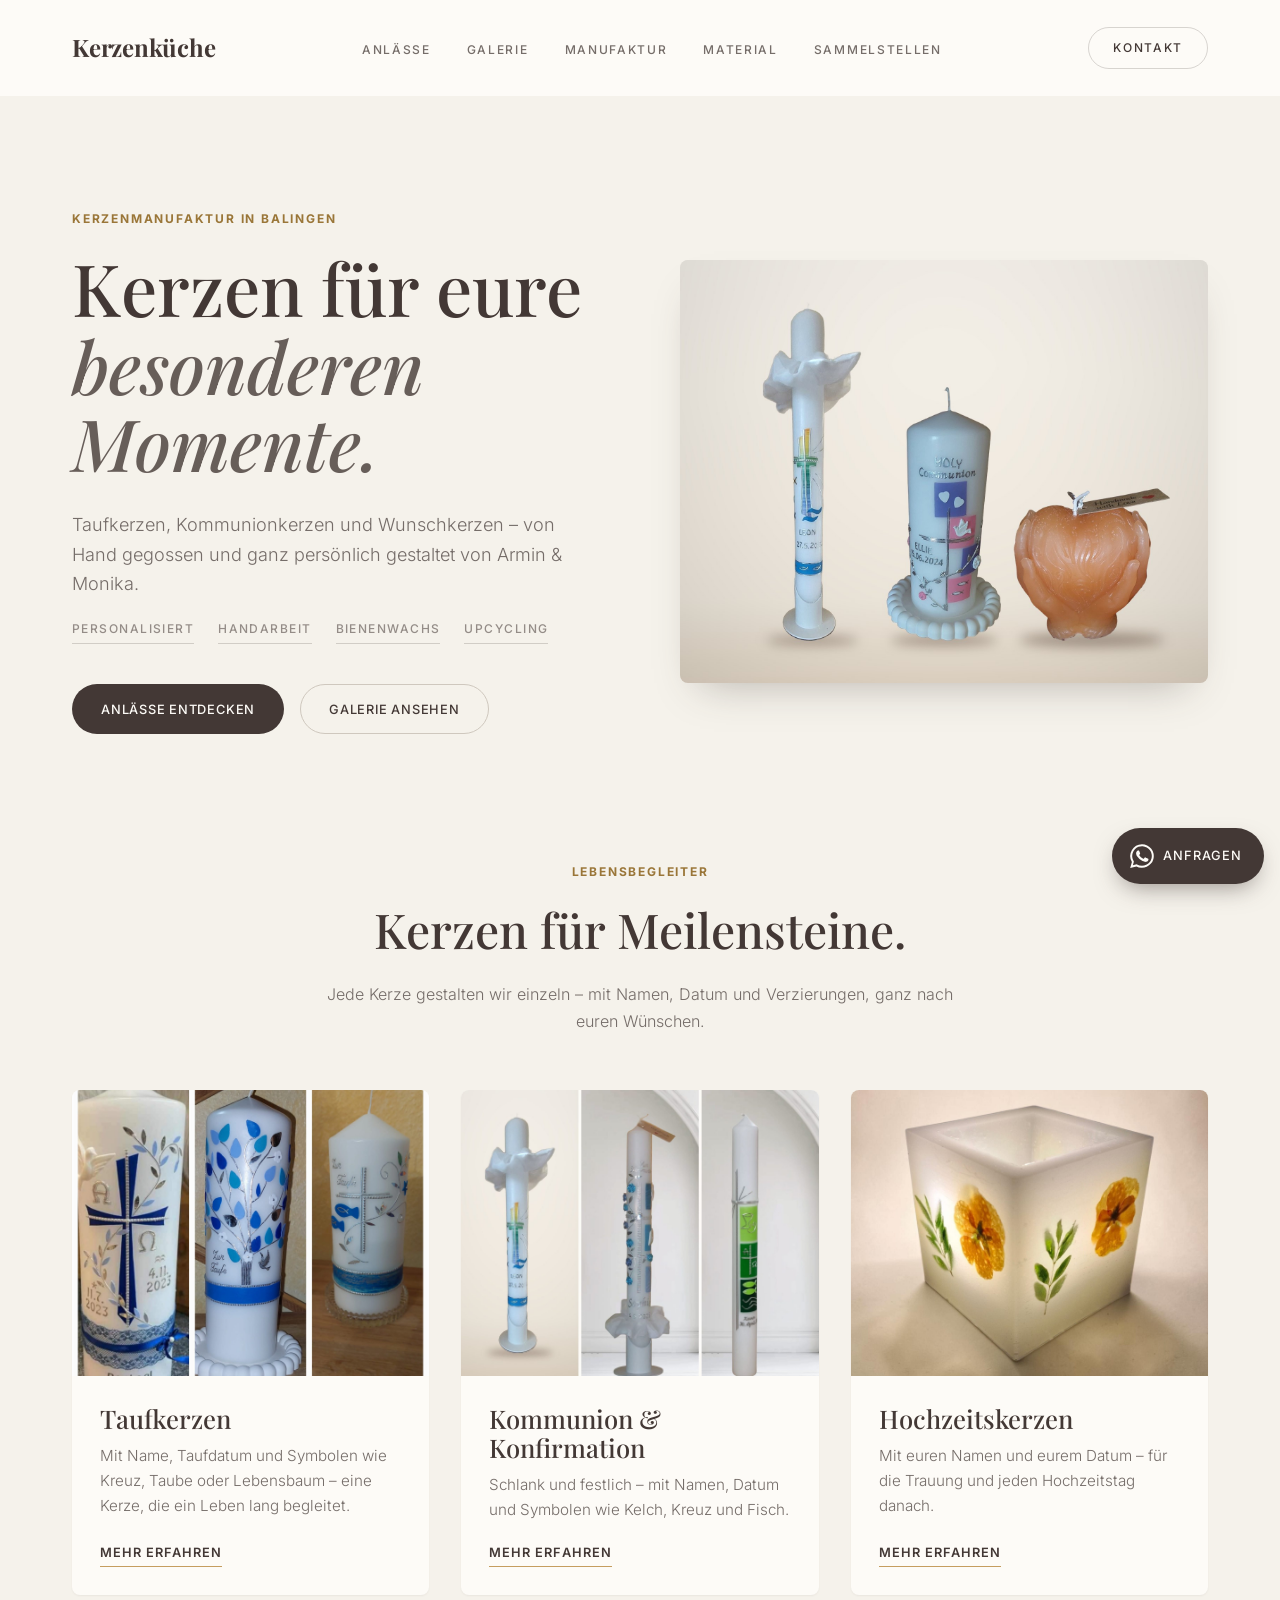
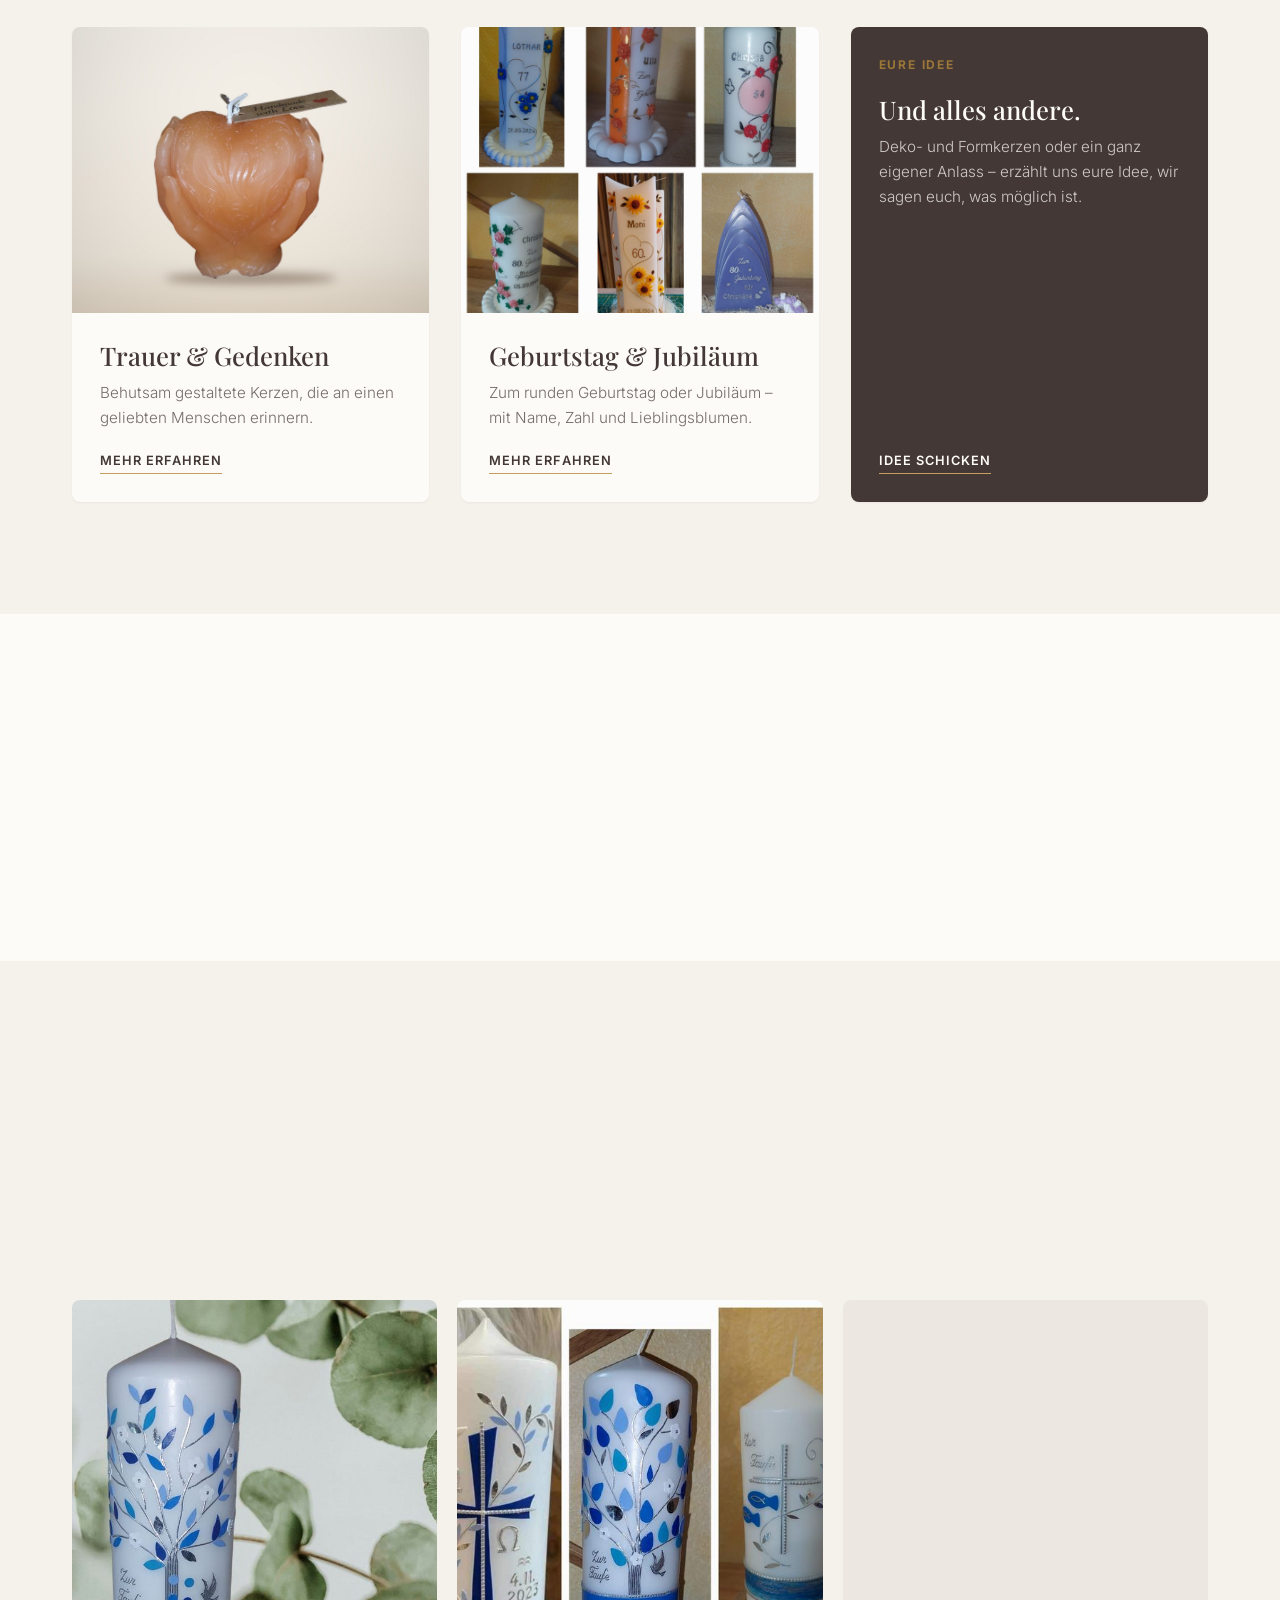
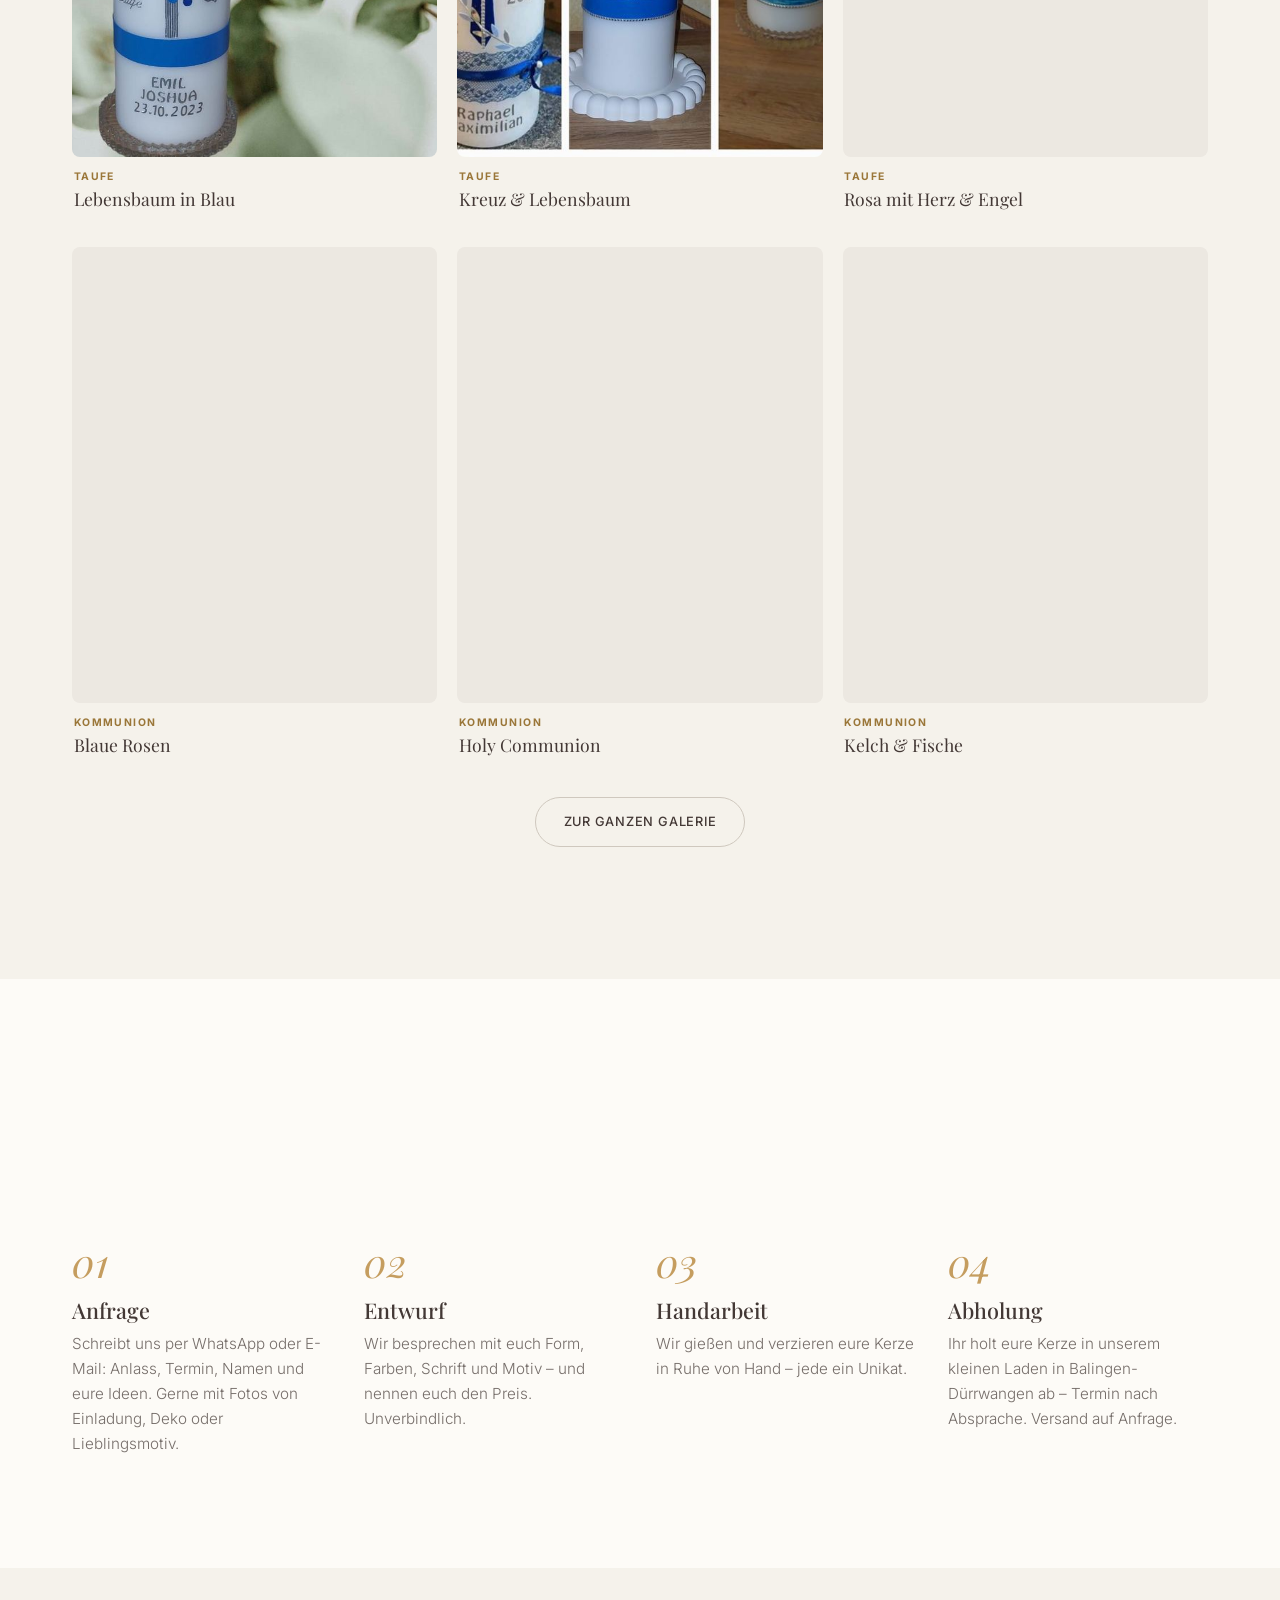
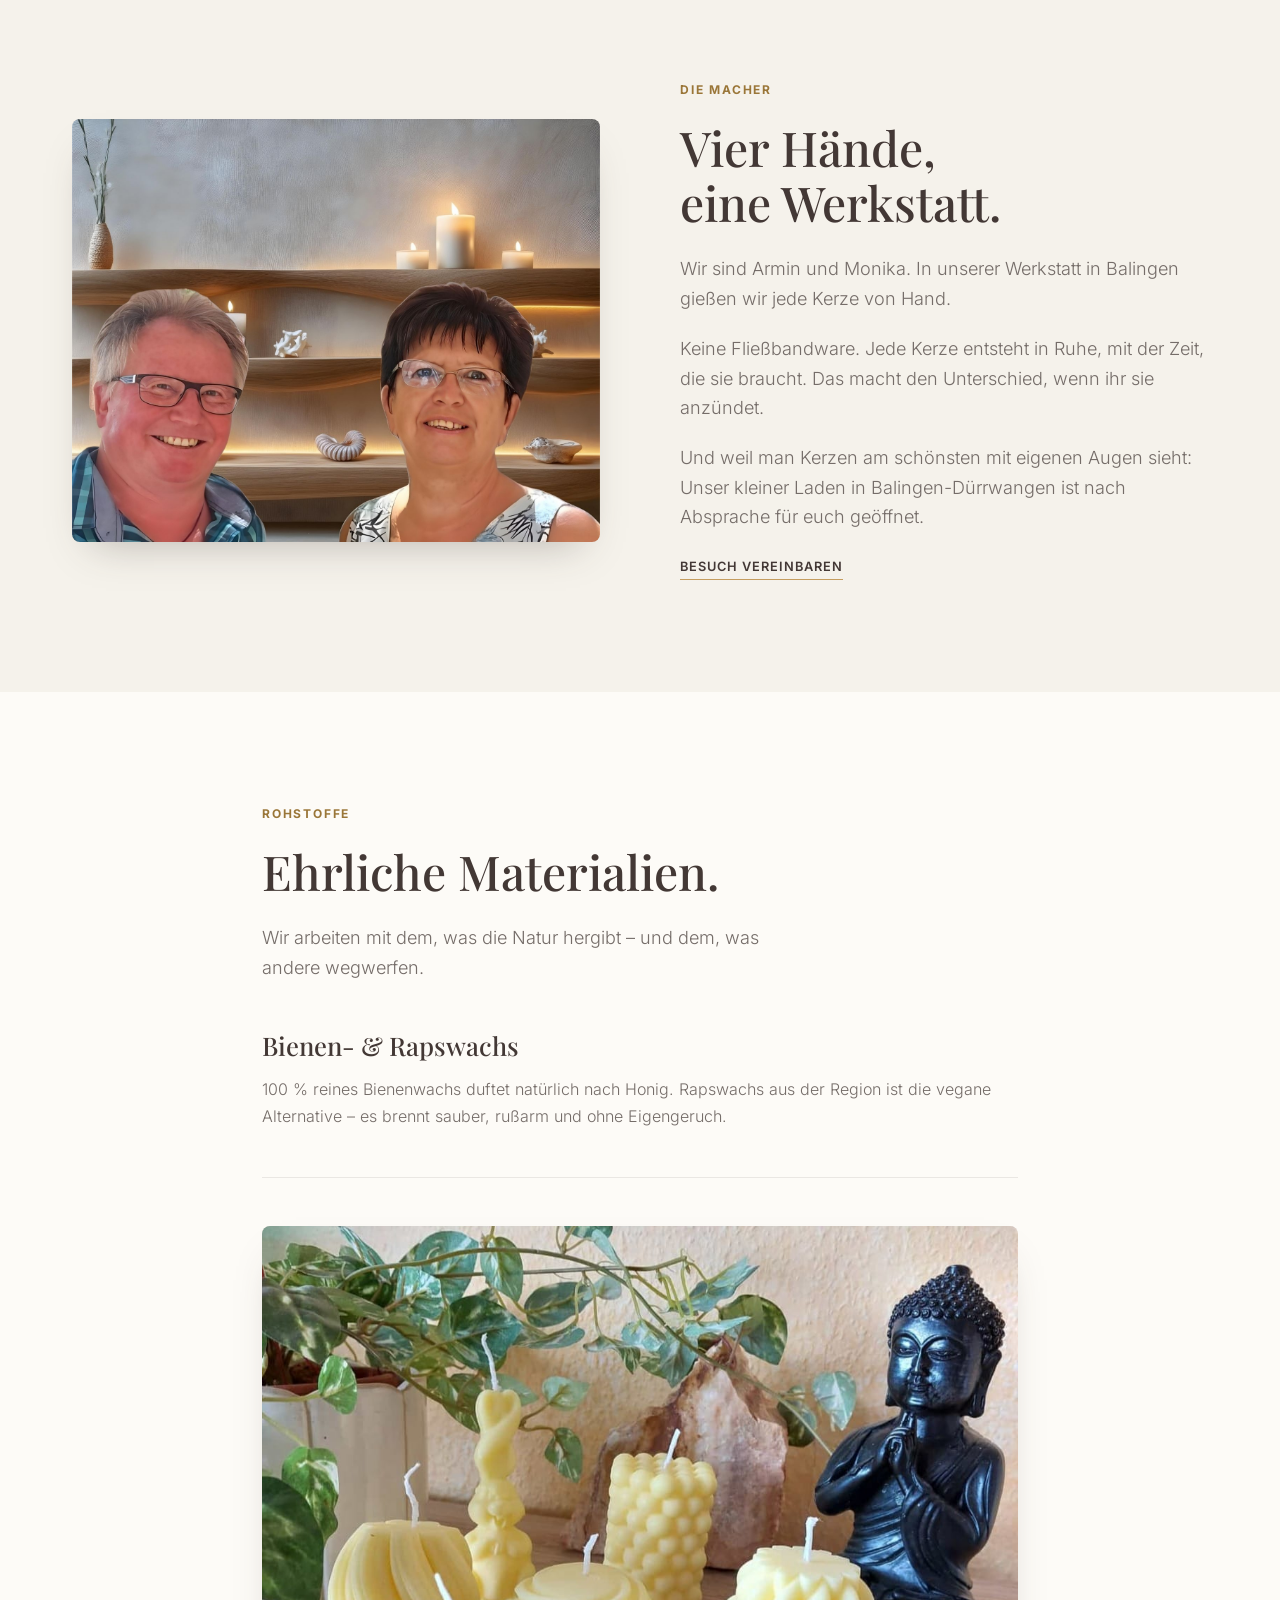
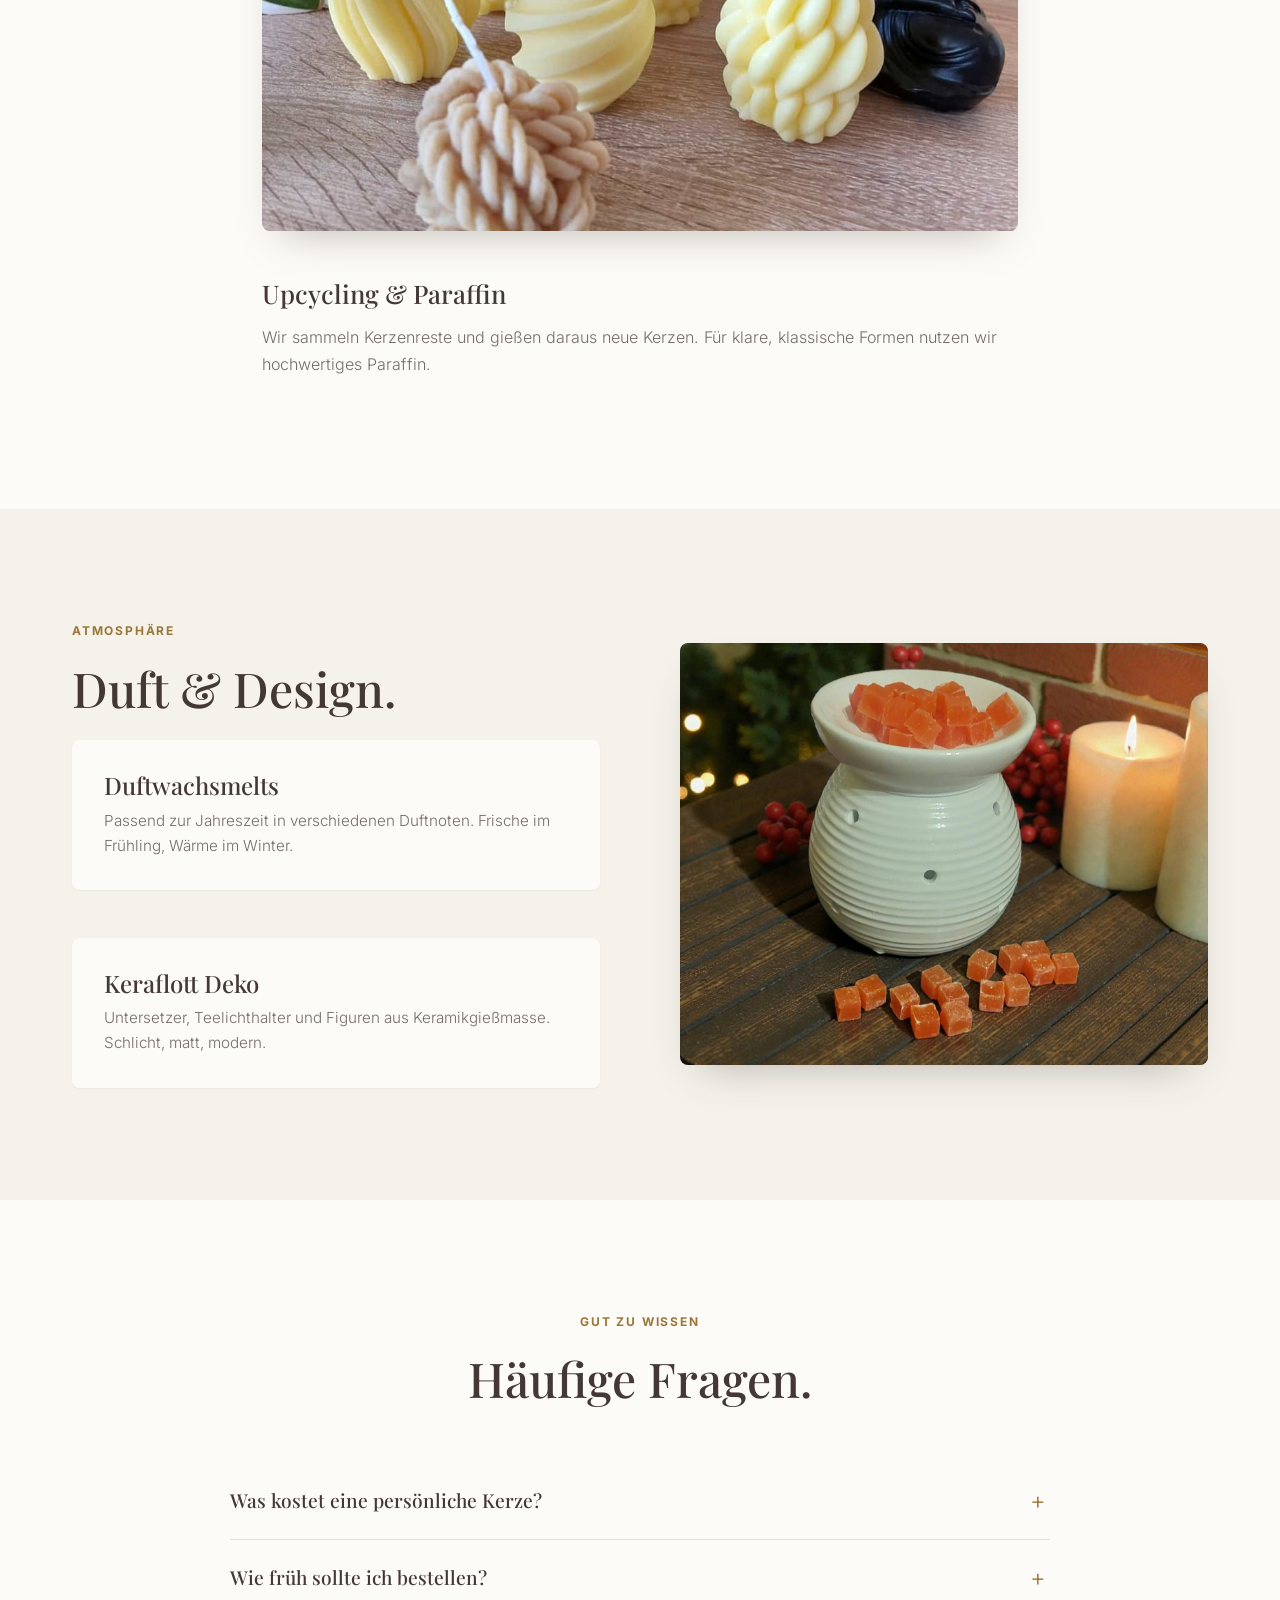
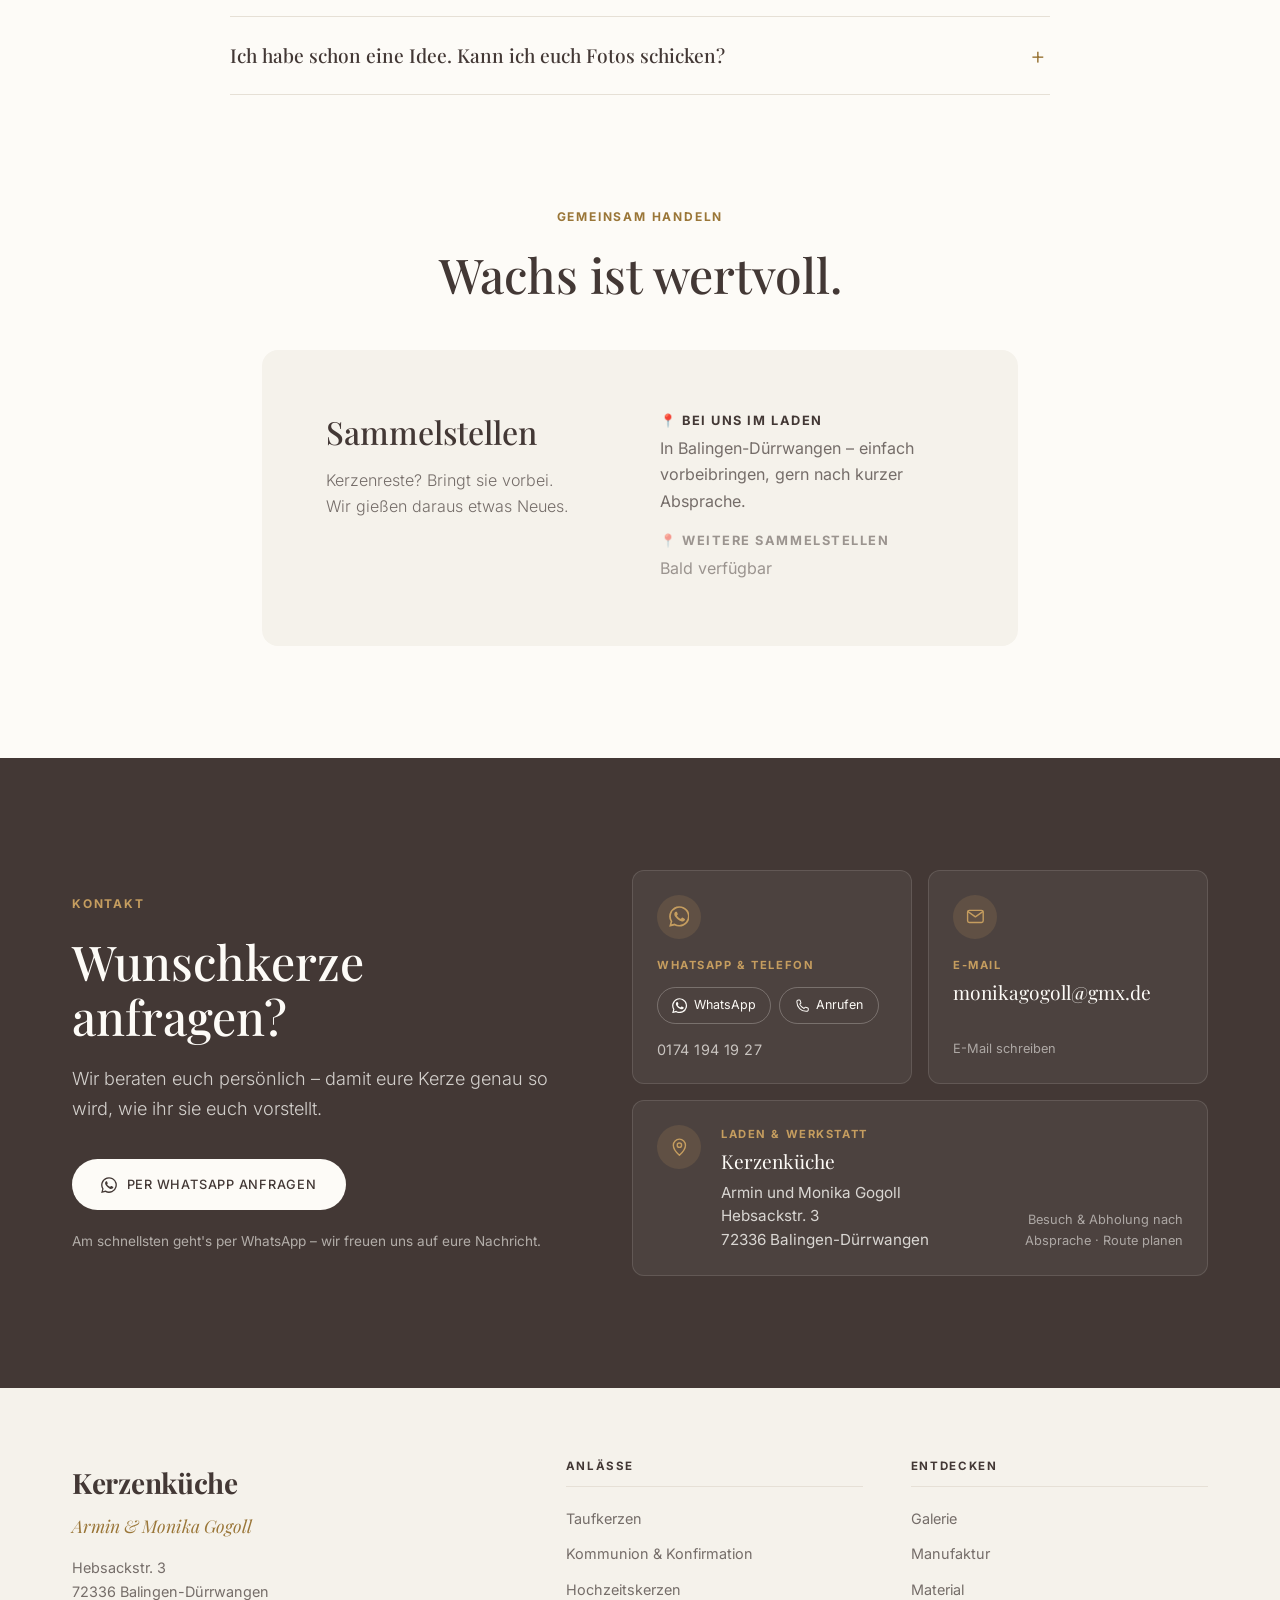
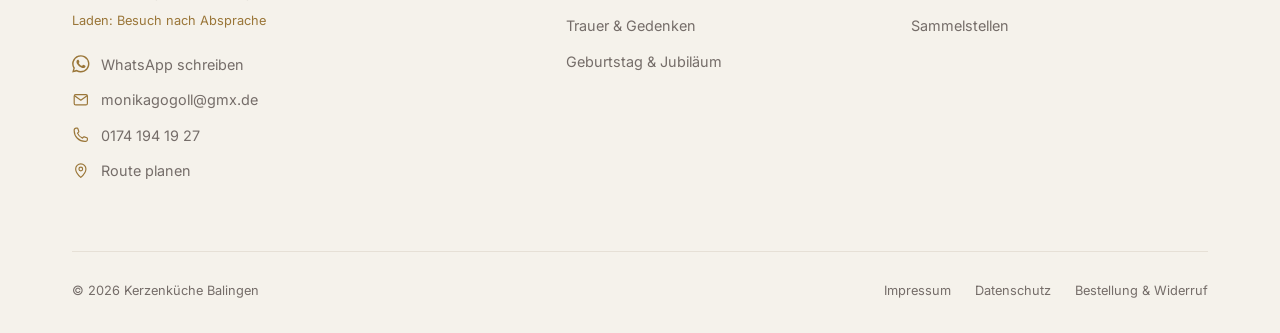
==== index.html @ 55b16b2b "Nur belegte Gestaltungsmöglichkeiten nennen, Ratgeber abschalten Texte an die vorhandenen Fotos ange" ====
<!DOCTYPE html>
<html lang="de">
<head>
    <meta charset="UTF-8">
    <meta name="viewport" content="width=device-width, initial-scale=1.0">
    <title>Taufkerzen &amp; Wunschkerzen aus Balingen | Kerzenküche</title>
    <meta name="description" content="Persönlich gestaltete Taufkerzen, Kommunion-, Hochzeits- und Trauerkerzen – von Hand gegossen von Armin &amp; Monika in Balingen. Für den ganzen Zollernalbkreis.">
    <link rel="canonical" href="https://www.xn--kerzenkche-geb.de/">

    <meta property="og:type" content="website">
    <meta property="og:locale" content="de_DE">
    <meta property="og:site_name" content="Kerzenküche Balingen">
    <meta property="og:title" content="Taufkerzen &amp; Wunschkerzen aus Balingen | Kerzenküche">
    <meta property="og:description" content="Persönlich gestaltete Taufkerzen, Kommunion-, Hochzeits- und Trauerkerzen – von Hand gegossen von Armin &amp; Monika in Balingen. Für den ganzen Zollernalbkreis.">
    <meta property="og:url" content="https://www.xn--kerzenkche-geb.de/">
    <meta property="og:image" content="https://www.xn--kerzenkche-geb.de/og-image.jpg">
    <meta property="og:image:width" content="1200">
    <meta property="og:image:height" content="630">

    <link rel="icon" href="/favicon.svg" type="image/svg+xml">
    <link rel="preload" href="/fonts/playfair-display-latin-wght-normal.woff2" as="font" type="font/woff2" crossorigin>
    <link rel="preload" href="/fonts/inter-latin-wght-normal.woff2" as="font" type="font/woff2" crossorigin>
    <link rel="stylesheet" href="/css/style.css?v=17">
    <script>document.documentElement.classList.add('js');</script>
    <script type="application/ld+json">
{
  "@context": "https://schema.org",
  "@type": "LocalBusiness",
  "@id": "https://www.xn--kerzenkche-geb.de/#kerzenkueche",
  "name": "Kerzenküche",
  "description": "Handgegossene und personalisierte Kerzen aus Balingen: Taufkerzen, Kommunion- und Konfirmationskerzen, Hochzeitskerzen, Trauerkerzen und Wunschkerzen.",
  "url": "https://www.xn--kerzenkche-geb.de/",
  "image": "https://www.xn--kerzenkche-geb.de/og-image.jpg",
  "telephone": "+491741941927",
  "email": "monikagogoll@gmx.de",
  "founder": [
    {
      "@type": "Person",
      "name": "Monika Gogoll"
    },
    {
      "@type": "Person",
      "name": "Armin Gogoll"
    }
  ],
  "address": {
    "@type": "PostalAddress",
    "streetAddress": "Hebsackstraße 3",
    "postalCode": "72336",
    "addressLocality": "Balingen-Dürrwangen",
    "addressRegion": "Baden-Württemberg",
    "addressCountry": "DE"
  },
  "areaServed": [
    "Balingen",
    "Albstadt",
    "Hechingen",
    "Geislingen",
    "Rosenfeld",
    "Meßstetten",
    "Haigerloch",
    "Rottweil",
    "Zollernalbkreis"
  ],
  "knowsAbout": [
    "Taufkerzen",
    "Kommunionkerzen",
    "Konfirmationskerzen",
    "Hochzeitskerzen",
    "Trauerkerzen",
    "Bienenwachskerzen"
  ]
}
    </script>
    <script type="application/ld+json">
{
  "@context": "https://schema.org",
  "@type": "FAQPage",
  "mainEntity": [
    {
      "@type": "Question",
      "name": "Was kostet eine persönliche Kerze?",
      "acceptedAnswer": {
        "@type": "Answer",
        "text": "Das hängt von Größe, Wachs und Aufwand der Gestaltung ab. Schreibt uns eure Wünsche – ihr bekommt ein unverbindliches Angebot, bevor wir loslegen."
      }
    },
    {
      "@type": "Question",
      "name": "Wie früh sollte ich bestellen?",
      "acceptedAnswer": {
        "@type": "Answer",
        "text": "Am besten einige Wochen vor eurem Termin, damit genug Zeit für Absprache und Handarbeit bleibt. Es ist knapp? Fragt trotzdem – wir sagen euch ehrlich, ob es klappt."
      }
    },
    {
      "@type": "Question",
      "name": "Ich habe schon eine Idee. Kann ich euch Fotos schicken?",
      "acceptedAnswer": {
        "@type": "Answer",
        "text": "Gerne! Schickt uns Fotos von Kerzen oder Motiven, die euch gefallen – wir sagen euch, was sich umsetzen lässt."
      }
    }
  ]
}
    </script>
</head>
<body>
    <a class="skip-link" href="#inhalt">Zum Inhalt springen</a>

    <header class="site-header">
        <div class="container">
            <nav class="nav" aria-label="Hauptnavigation">
                <a href="/" class="logo">Kerzenküche</a>

                <ul class="nav-links">
                    <li class="has-dropdown">
                        <a href="/#anlaesse">Anlässe</a>
                        <ul class="dropdown">
                            <li><a href="/taufkerzen/">Taufkerzen</a></li>
                            <li><a href="/kommunion-konfirmation/">Kommunion &amp; Konfirmation</a></li>
                            <li><a href="/hochzeitskerzen/">Hochzeitskerzen</a></li>
                            <li><a href="/trauerkerzen/">Trauer &amp; Gedenken</a></li>
                            <li><a href="/geburtstagskerzen/">Geburtstag &amp; Jubiläum</a></li>
                        </ul>
                    </li>
                    <li><a href="/galerie/">Galerie</a></li>
                    <li><a href="/#manufaktur">Manufaktur</a></li>
                    <li><a href="/#material">Material</a></li>
                    <li><a href="/#sammelstellen">Sammelstellen</a></li>
                </ul>

                <a href="#kontakt" class="nav-cta">Kontakt</a>

                <button class="menu-toggle" type="button" aria-expanded="false" aria-controls="mobile-menu" aria-label="Menü öffnen">
                    <svg class="icon-open" viewBox="0 0 24 24" fill="none" stroke="currentColor" stroke-width="1.6" aria-hidden="true"><path d="M3 7h18M3 12h18M3 17h18"/></svg>
                    <svg class="icon-close" viewBox="0 0 24 24" fill="none" stroke="currentColor" stroke-width="1.6" aria-hidden="true"><path d="M6 6l12 12M18 6L6 18"/></svg>
                </button>
            </nav>

            <div class="mobile-menu" id="mobile-menu">
                <ul>
                    <li><a href="/#anlaesse">Anlässe</a></li>
                    <li class="sub"><a href="/taufkerzen/">Taufkerzen</a></li>
                    <li class="sub"><a href="/kommunion-konfirmation/">Kommunion &amp; Konfirmation</a></li>
                    <li class="sub"><a href="/hochzeitskerzen/">Hochzeitskerzen</a></li>
                    <li class="sub"><a href="/trauerkerzen/">Trauer &amp; Gedenken</a></li>
                    <li class="sub"><a href="/geburtstagskerzen/">Geburtstag &amp; Jubiläum</a></li>
                    <li><a href="/galerie/">Galerie</a></li>
                    <li><a href="/#manufaktur">Manufaktur</a></li>
                    <li><a href="/#material">Material</a></li>
                    <li><a href="/#sammelstellen">Sammelstellen</a></li>
                </ul>
                <a href="#kontakt" class="btn btn--primary">Kontakt &amp; Anfrage</a>
            </div>
        </div>
    </header>

    <main id="inhalt">

        <section class="hero">
            <div class="container split">
                <div>
                    <span class="eyebrow">Kerzenmanufaktur in Balingen</span>
                    <h1 class="display">Kerzen für eure <br><em>besonderen Momente.</em></h1>
                    <p class="lead">Taufkerzen, Kommunionkerzen und Wunschkerzen – von Hand gegossen und ganz persönlich gestaltet von Armin &amp; Monika.</p>
                    <ul class="tags">
                        <li>Personalisiert</li>
                        <li>Handarbeit</li>
                        <li>Bienenwachs</li>
                        <li>Upcycling</li>
                    </ul>
                    <div class="btn-row">
                        <a href="#anlaesse" class="btn btn--primary">Anlässe entdecken</a>
                        <a href="/galerie/" class="btn btn--outline">Galerie ansehen</a>
                    </div>
                </div>
                <div>
                    <div class="media">
                        <img src="/galerie/bilder/kerzen-titelbild.jpg" width="1500" height="1200" alt="Persönlich gestaltete Kommunionkerzen und eine Herz-Kerze aus der Kerzenküche Balingen" fetchpriority="high">
                    </div>
                </div>
            </div>
        </section>

        <section id="anlaesse" class="section bg-sand" style="padding-top:0">
            <div class="container">
                <div class="section-head reveal">
                    <span class="eyebrow">Lebensbegleiter</span>
                    <h2 class="title">Kerzen für Meilensteine.</h2>
                    <p class="muted text-light">Jede Kerze gestalten wir einzeln – mit Namen, Datum und Verzierungen, ganz nach euren Wünschen.</p>
                </div>
                <div class="cards">
                    <a href="/taufkerzen/" class="card reveal">
                        <div class="media"><img src="/galerie/bilder/taufkerzen-blau-kreuz-lebensbaum.jpg" width="1600" height="1600" loading="lazy" alt="Drei persönlich gestaltete Taufkerzen in Blau mit Kreuz und Lebensbaum"></div>
                        <div class="card-body">
                            <h3>Taufkerzen</h3>
                            <p>Mit Name, Taufdatum und Symbolen wie Kreuz, Taube oder Lebensbaum – eine Kerze, die ein Leben lang begleitet.</p>
                            <span class="link-arrow">Mehr erfahren</span>
                        </div>
                    </a>
                    <a href="/kommunion-konfirmation/" class="card reveal">
                        <div class="media"><img src="/galerie/bilder/kommunionkerzen-collage.jpg" width="1500" height="1200" loading="lazy" alt="Drei individuell gestaltete Kommunionkerzen"></div>
                        <div class="card-body">
                            <h3>Kommunion &amp; Konfirmation</h3>
                            <p>Schlank und festlich – mit Namen, Datum und Symbolen wie Kelch, Kreuz und Fisch.</p>
                            <span class="link-arrow">Mehr erfahren</span>
                        </div>
                    </a>
                    <a href="/hochzeitskerzen/" class="card reveal">
                        <div class="media"><img src="/galerie/bilder/windlicht-gepresste-blueten.jpg" width="1600" height="1600" loading="lazy" alt="Windlicht aus Wachs mit gepressten Blüten"></div>
                        <div class="card-body">
                            <h3>Hochzeitskerzen</h3>
                            <p>Mit euren Namen und eurem Datum – für die Trauung und jeden Hochzeitstag danach.</p>
                            <span class="link-arrow">Mehr erfahren</span>
                        </div>
                    </a>
                    <a href="/trauerkerzen/" class="card reveal">
                        <div class="media"><img src="/galerie/bilder/kerze-herz-haende-quer.jpg" width="1500" height="1200" loading="lazy" alt="Kerze „Herz in Händen“ in warmem Apricot"></div>
                        <div class="card-body">
                            <h3>Trauer &amp; Gedenken</h3>
                            <p>Behutsam gestaltete Kerzen, die an einen geliebten Menschen erinnern.</p>
                            <span class="link-arrow">Mehr erfahren</span>
                        </div>
                    </a>
                    <a href="/geburtstagskerzen/" class="card reveal">
                        <div class="media"><img src="/galerie/bilder/geburtstagskerzen-jubilaeum.jpg" width="1600" height="1600" loading="lazy" alt="Persönliche Geburtstagskerzen zum 60., 77., 80. und 84. Geburtstag"></div>
                        <div class="card-body">
                            <h3>Geburtstag &amp; Jubiläum</h3>
                            <p>Zum runden Geburtstag oder Jubiläum – mit Name, Zahl und Lieblingsblumen.</p>
                            <span class="link-arrow">Mehr erfahren</span>
                        </div>
                    </a>
                    <a href="#kontakt" class="card card--text reveal">
                        <div class="card-body">
                            <span class="eyebrow">Eure Idee</span>
                            <h3>Und alles andere.</h3>
                            <p>Deko- und Formkerzen oder ein ganz eigener Anlass – erzählt uns eure Idee, wir sagen euch, was möglich ist.</p>
                            <span class="link-arrow">Idee schicken</span>
                        </div>
                    </a>
                </div>
            </div>
        </section>

        <section class="section section--tight bg-paper region">
            <div class="container reveal">
                <span class="eyebrow">Aus der Region, für die Region</span>
                <h2 class="title">Persönliche Kerzen aus Balingen.</h2>
                <p class="muted text-light">Individuell gestaltete Spezialkerzen findet man im Zollernalbkreis kaum. Bei uns entstehen sie in Handarbeit – für Familien aus Balingen und der ganzen Umgebung.</p>
                <ul class="places">
                    <li>Balingen</li><li>Albstadt</li><li>Hechingen</li><li>Geislingen</li><li>Rosenfeld</li>
                    <li>Meßstetten</li><li>Haigerloch</li><li>Dotternhausen</li><li>Rottweil</li><li>Zollernalbkreis</li>
                </ul>
            </div>
        </section>

        <section class="section bg-sand">
            <div class="container">
                <div class="section-head reveal">
                    <span class="eyebrow">Galerie</span>
                    <h2 class="title">Frisch aus der Kerzenküche.</h2>
                    <p class="muted text-light">Ein kleiner Einblick in Kerzen, die wir für unsere Kundinnen und Kunden gestaltet haben.</p>
                </div>
                <div class="gallery" data-galerie="alle" data-limit="6"><figure style="margin:0"><button type="button" class="gallery-item" aria-label="Bild vergrößern: Taufkerze mit blauem Lebensbaum und Taube"><img src="/galerie/bilder/thumbs/taufkerze-lebensbaum-blau.jpg" alt="Taufkerze mit blauem Lebensbaum und Taube" loading="lazy" decoding="async"></button><figcaption class="gallery-caption"><span class="gallery-cat">Taufe</span><span class="gallery-name">Lebensbaum in Blau</span></figcaption></figure><figure style="margin:0"><button type="button" class="gallery-item" aria-label="Bild vergrößern: Taufkerzen in Blau mit Kreuz, Lebensbaum und Fisch"><img src="/galerie/bilder/thumbs/taufkerzen-blau-kreuz-lebensbaum.jpg" alt="Taufkerzen in Blau mit Kreuz, Lebensbaum und Fisch" loading="lazy" decoding="async"></button><figcaption class="gallery-caption"><span class="gallery-cat">Taufe</span><span class="gallery-name">Kreuz &amp; Lebensbaum</span></figcaption></figure><figure style="margin:0"><button type="button" class="gallery-item" aria-label="Bild vergrößern: Taufkerzen in Rosa mit Kreuz, Herz und Engel"><img src="/galerie/bilder/thumbs/taufkerzen-rosa-maedchen.jpg" alt="Taufkerzen in Rosa mit Kreuz, Herz und Engel" loading="lazy" decoding="async"></button><figcaption class="gallery-caption"><span class="gallery-cat">Taufe</span><span class="gallery-name">Rosa mit Herz &amp; Engel</span></figcaption></figure><figure style="margin:0"><button type="button" class="gallery-item" aria-label="Bild vergrößern: Kommunionkerze mit blauen Rosen und Strasskreuz"><img src="/galerie/bilder/thumbs/kommunionkerze-rosen-blau.jpg" alt="Kommunionkerze mit blauen Rosen und Strasskreuz" loading="lazy" decoding="async"></button><figcaption class="gallery-caption"><span class="gallery-cat">Kommunion</span><span class="gallery-name">Blaue Rosen</span></figcaption></figure><figure style="margin:0"><button type="button" class="gallery-item" aria-label="Bild vergrößern: Kommunionkerze „Holy Communion“ in Rosa und Lila"><img src="/galerie/bilder/thumbs/kommunionkerze-holy-communion.jpg" alt="Kommunionkerze „Holy Communion“ in Rosa und Lila" loading="lazy" decoding="async"></button><figcaption class="gallery-caption"><span class="gallery-cat">Kommunion</span><span class="gallery-name">Holy Communion</span></figcaption></figure><figure style="margin:0"><button type="button" class="gallery-item" aria-label="Bild vergrößern: Kommunionkerze in Grün mit Kelch, Alpha &amp; Omega und Fischen"><img src="/galerie/bilder/thumbs/kommunionkerze-gruen-kelch-fische.jpg" alt="Kommunionkerze in Grün mit Kelch, Alpha &amp; Omega und Fischen" loading="lazy" decoding="async"></button><figcaption class="gallery-caption"><span class="gallery-cat">Kommunion</span><span class="gallery-name">Kelch &amp; Fische</span></figcaption></figure></div>
                <p class="center" style="margin-top:2.5rem"><a href="/galerie/" class="btn btn--outline">Zur ganzen Galerie</a></p>
            </div>
        </section>

        <section class="section bg-paper">
            <div class="container">
                <div class="section-head reveal">
                    <span class="eyebrow">So einfach geht's</span>
                    <h2 class="title">So entsteht eure Kerze.</h2>
                </div>
                <div class="reveal">
                <ol class="steps">
                    <li>
                        <h3>Anfrage</h3>
                        <p>Schreibt uns per WhatsApp oder E-Mail: Anlass, Termin, Namen und eure Ideen. Gerne mit Fotos von Einladung, Deko oder Lieblingsmotiv.</p>
                    </li>
                    <li>
                        <h3>Entwurf</h3>
                        <p>Wir besprechen mit euch Form, Farben, Schrift und Motiv – und nennen euch den Preis. Unverbindlich.</p>
                    </li>
                    <li>
                        <h3>Handarbeit</h3>
                        <p>Wir gießen und verzieren eure Kerze in Ruhe von Hand – jede ein Unikat.</p>
                    </li>
                    <li>
                        <h3>Abholung</h3>
                        <p>Ihr holt eure Kerze in unserem kleinen Laden in Balingen-Dürrwangen ab – Termin nach Absprache. Versand auf Anfrage.</p>
                    </li>
                </ol>
                </div>
            </div>
        </section>

        <section id="manufaktur" class="section bg-sand">
            <div class="container split split--reverse">
                <div class="reveal">
                    <span class="eyebrow">Die Macher</span>
                    <h2 class="title">Vier Hände, <br>eine Werkstatt.</h2>
                    <p class="lead">Wir sind Armin und Monika. In unserer Werkstatt in Balingen gießen wir jede Kerze von Hand.</p>
                    <p class="lead">Keine Fließbandware. Jede Kerze entsteht in Ruhe, mit der Zeit, die sie braucht. Das macht den Unterschied, wenn ihr sie anzündet.</p>
                    <p class="lead">Und weil man Kerzen am schönsten mit eigenen Augen sieht: Unser kleiner Laden in Balingen-Dürrwangen ist nach Absprache für euch geöffnet.</p>
                    <a href="#kontakt" class="link-arrow">Besuch vereinbaren</a>
                </div>
                <div class="reveal">
                    <div class="media">
                        <img src="/team.jpg" width="1500" height="1200" loading="lazy" alt="Armin und Monika von der Kerzenküche Balingen">
                    </div>
                </div>
            </div>
        </section>

        <section id="material" class="section bg-paper">
            <div class="container container--narrow reveal">
                <span class="eyebrow">Rohstoffe</span>
                <h2 class="title">Ehrliche Materialien.</h2>
                <p class="lead">Wir arbeiten mit dem, was die Natur hergibt – und dem, was andere wegwerfen.</p>

                <h3 style="font-size:1.6rem;margin-top:3rem">Bienen- &amp; Rapswachs</h3>
                <p class="muted text-light">100 % reines Bienenwachs duftet natürlich nach Honig. Rapswachs aus der Region ist die vegane Alternative – es brennt sauber, rußarm und ohne Eigengeruch.</p>

                <hr class="divider">
                <div class="media">
                    <img src="/bienenwachs.jpg" width="1080" height="1091" loading="lazy" alt="Handgegossene Formkerzen in Creme und Honiggelb">
                </div>

                <h3 style="font-size:1.6rem;margin-top:3rem">Upcycling &amp; Paraffin</h3>
                <p class="muted text-light">Wir sammeln Kerzenreste und gießen daraus neue Kerzen. Für klare, klassische Formen nutzen wir hochwertiges Paraffin.</p>
            </div>
        </section>

        <section id="design" class="section bg-sand">
            <div class="container split">
                <div class="reveal">
                    <span class="eyebrow">Atmosphäre</span>
                    <h2 class="title">Duft &amp; Design.</h2>
                    <div class="stack">
                        <div class="panel">
                            <h3>Duftwachsmelts</h3>
                            <p>Passend zur Jahreszeit in verschiedenen Duftnoten. Frische im Frühling, Wärme im Winter.</p>
                        </div>
                        <div class="panel">
                            <h3>Keraflott Deko</h3>
                            <p>Untersetzer, Teelichthalter und Figuren aus Keramikgießmasse. Schlicht, matt, modern.</p>
                        </div>
                    </div>
                </div>
                <div class="reveal">
                    <div class="media">
                        <img src="/galerie/bilder/duftwachsmelts-duftlampe.jpg" width="1512" height="1512" loading="lazy" alt="Duftwachsmelts mit Duftlampe aus Keramik">
                    </div>
                </div>
            </div>
        </section>

        <section class="section bg-paper">
            <div class="container">
                <div class="section-head reveal">
                    <span class="eyebrow">Gut zu wissen</span>
                    <h2 class="title">Häufige Fragen.</h2>
                </div>
                <div class="faq reveal">
                <details>
                    <summary>Was kostet eine persönliche Kerze?</summary>
                    <div><p>Das hängt von Größe, Wachs und Aufwand der Gestaltung ab. Schreibt uns eure Wünsche – ihr bekommt ein unverbindliches Angebot, bevor wir loslegen.</p></div>
                </details>
                <details>
                    <summary>Wie früh sollte ich bestellen?</summary>
                    <div><p>Am besten einige Wochen vor eurem Termin, damit genug Zeit für Absprache und Handarbeit bleibt. Es ist knapp? Fragt trotzdem – wir sagen euch ehrlich, ob es klappt.</p></div>
                </details>
                <details>
                    <summary>Ich habe schon eine Idee. Kann ich euch Fotos schicken?</summary>
                    <div><p>Gerne! Schickt uns Fotos von Kerzen oder Motiven, die euch gefallen – wir sagen euch, was sich umsetzen lässt.</p></div>
                </details>
                </div>
            </div>
        </section>

        <section id="sammelstellen" class="section bg-paper" style="padding-top:0">
            <div class="container container--narrow center reveal">
                <span class="eyebrow">Gemeinsam handeln</span>
                <h2 class="title">Wachs ist wertvoll.</h2>
                <div class="collect">
                    <div>
                        <h3>Sammelstellen</h3>
                        <p class="muted text-light">Kerzenreste? Bringt sie vorbei. <br>Wir gießen daraus etwas Neues.</p>
                    </div>
                    <div>
                        <h4>📍 Bei uns im Laden</h4>
                        <p class="muted">In Balingen-Dürrwangen – einfach vorbeibringen, gern nach kurzer Absprache.</p>
                        <h4 style="opacity:.5">📍 Weitere Sammelstellen</h4>
                        <p class="muted" style="opacity:.7;margin:0">Bald verfügbar</p>
                    </div>
                </div>
            </div>
        </section>

        <section id="kontakt" class="section bg-dark contact">
            <div class="container contact-grid">
                <div class="contact-intro reveal">
                    <span class="eyebrow">Kontakt</span>
                    <h2>Wunschkerze anfragen?</h2>
                    <p class="lead">Wir beraten euch persönlich – damit eure Kerze genau so wird, wie ihr sie euch vorstellt.</p>
                    <a href="https://wa.me/491741941927?text=Hallo%20Monika%20und%20Armin%2C%20ich%20interessiere%20mich%20f%C3%BCr%20eine%20Wunschkerze.%0A%0AAnlass%3A%0ATermin%3A%0AMeine%20Idee%3A" class="btn btn--light" target="_blank" rel="noopener"><svg viewBox="0 0 24 24" fill="currentColor" aria-hidden="true"><path d="M17.5 14.4c-.3-.1-1.8-.9-2-1s-.5-.1-.7.1-.8 1-.9 1.2-.3.2-.6.1a8 8 0 01-2.4-1.5 9 9 0 01-1.6-2c-.2-.3 0-.5.1-.6l.4-.5.3-.5v-.5l-.9-2.2c-.2-.6-.5-.5-.7-.5h-.6a1.1 1.1 0 00-.8.4 3.4 3.4 0 00-1 2.5 5.9 5.9 0 001.2 3.1 13.5 13.5 0 005.2 4.6c1.9.8 2.7.9 3.6.7a3.1 3.1 0 002.1-1.4 2.5 2.5 0 00.2-1.5c-.1-.1-.3-.2-.6-.3zM12 21.8a9.8 9.8 0 01-5-1.4l-.4-.2-3.7 1 1-3.6-.2-.4A9.8 9.8 0 1112 21.8zm0-21.6A11.8 11.8 0 001.9 18l-1.7 6 6.2-1.6A11.8 11.8 0 1012 .2z"/></svg><span>Per WhatsApp anfragen</span></a>
                    <p class="contact-tip">Am schnellsten geht's per WhatsApp – wir freuen uns auf eure Nachricht.</p>
                </div>
                <ul class="contact-cards reveal">
                    <li>
                        <div class="contact-box">
                            <span class="contact-icon"><svg viewBox="0 0 24 24" fill="currentColor" aria-hidden="true"><path d="M17.5 14.4c-.3-.1-1.8-.9-2-1s-.5-.1-.7.1-.8 1-.9 1.2-.3.2-.6.1a8 8 0 01-2.4-1.5 9 9 0 01-1.6-2c-.2-.3 0-.5.1-.6l.4-.5.3-.5v-.5l-.9-2.2c-.2-.6-.5-.5-.7-.5h-.6a1.1 1.1 0 00-.8.4 3.4 3.4 0 00-1 2.5 5.9 5.9 0 001.2 3.1 13.5 13.5 0 005.2 4.6c1.9.8 2.7.9 3.6.7a3.1 3.1 0 002.1-1.4 2.5 2.5 0 00.2-1.5c-.1-.1-.3-.2-.6-.3zM12 21.8a9.8 9.8 0 01-5-1.4l-.4-.2-3.7 1 1-3.6-.2-.4A9.8 9.8 0 1112 21.8zm0-21.6A11.8 11.8 0 001.9 18l-1.7 6 6.2-1.6A11.8 11.8 0 1012 .2z"/></svg></span>
                            <span class="contact-label">WhatsApp &amp; Telefon</span>
                            <span class="contact-actions">
                                <a href="https://wa.me/491741941927?text=Hallo%20Monika%20und%20Armin%2C%20ich%20interessiere%20mich%20f%C3%BCr%20eine%20Wunschkerze.%0A%0AAnlass%3A%0ATermin%3A%0AMeine%20Idee%3A" target="_blank" rel="noopener"><svg viewBox="0 0 24 24" fill="currentColor" aria-hidden="true"><path d="M17.5 14.4c-.3-.1-1.8-.9-2-1s-.5-.1-.7.1-.8 1-.9 1.2-.3.2-.6.1a8 8 0 01-2.4-1.5 9 9 0 01-1.6-2c-.2-.3 0-.5.1-.6l.4-.5.3-.5v-.5l-.9-2.2c-.2-.6-.5-.5-.7-.5h-.6a1.1 1.1 0 00-.8.4 3.4 3.4 0 00-1 2.5 5.9 5.9 0 001.2 3.1 13.5 13.5 0 005.2 4.6c1.9.8 2.7.9 3.6.7a3.1 3.1 0 002.1-1.4 2.5 2.5 0 00.2-1.5c-.1-.1-.3-.2-.6-.3zM12 21.8a9.8 9.8 0 01-5-1.4l-.4-.2-3.7 1 1-3.6-.2-.4A9.8 9.8 0 1112 21.8zm0-21.6A11.8 11.8 0 001.9 18l-1.7 6 6.2-1.6A11.8 11.8 0 1012 .2z"/></svg>WhatsApp</a>
                                <a href="tel:+491741941927"><svg viewBox="0 0 24 24" fill="none" stroke="currentColor" stroke-width="1.6" aria-hidden="true"><path stroke-linecap="round" stroke-linejoin="round" d="M3 5.5A2.5 2.5 0 015.5 3h1.6a1 1 0 01.95.68l1.2 3.6a1 1 0 01-.27 1.05l-1.5 1.4a12 12 0 006.8 6.8l1.4-1.5a1 1 0 011.05-.27l3.6 1.2a1 1 0 01.68.95v1.6A2.5 2.5 0 0118.5 21h-1C9.5 21 3 14.5 3 6.5v-1z"/></svg>Anrufen</a>
                            </span>
                            <span class="contact-value">0174 194 19 27</span>
                        </div>
                    </li>
                    <li>
                        <a href="mailto:monikagogoll@gmx.de">
                            <span class="contact-icon"><svg viewBox="0 0 24 24" fill="none" stroke="currentColor" stroke-width="1.6" aria-hidden="true"><rect x="3" y="5" width="18" height="14" rx="2"/><path stroke-linecap="round" stroke-linejoin="round" d="M3.5 6.5l8.5 6 8.5-6"/></svg></span>
                            <span class="contact-label">E-Mail</span>
                            <span class="contact-value">monikagogoll@gmx.de</span>
                            <span class="contact-hint">E-Mail schreiben</span>
                        </a>
                    </li>
                    <li class="contact-card--wide">
                        <a href="https://www.google.com/maps/search/?api=1&query=Hebsackstra%C3%9Fe%203%2C%2072336%20Balingen-D%C3%BCrrwangen" target="_blank" rel="noopener">
                            <span class="contact-icon"><svg viewBox="0 0 24 24" fill="none" stroke="currentColor" stroke-width="1.6" aria-hidden="true"><path stroke-linecap="round" stroke-linejoin="round" d="M12 21s-7-6.1-7-11.5a7 7 0 0114 0C19 14.9 12 21 12 21z"/><circle cx="12" cy="9.5" r="2.5"/></svg></span>
                            <span class="contact-label">Laden &amp; Werkstatt</span>
                            <span class="contact-value">Kerzenküche</span>
                            <span class="contact-address">Armin und Monika Gogoll<br>Hebsackstr. 3<br>72336 Balingen-Dürrwangen</span>
                            <span class="contact-hint">Besuch &amp; Abholung nach Absprache · Route planen</span>
                        </a>
                    </li>
                </ul>
            </div>
        </section>
    </main>

    <footer class="site-footer">
        <div class="container">
            <div class="footer-grid">
                <div class="footer-brand">
                    <a href="/" class="logo">Kerzenküche</a>
                    <p class="footer-sign">Armin &amp; Monika Gogoll</p>
                    <address>
                        Hebsackstr. 3<br>
                        72336 Balingen-Dürrwangen<br>
                        <span class="footer-note">Laden: Besuch nach Absprache</span>
                    </address>
                    <ul class="footer-contact">
                        <li><a href="https://wa.me/491741941927?text=Hallo%20Monika%20und%20Armin%2C%20ich%20interessiere%20mich%20f%C3%BCr%20eine%20Wunschkerze." target="_blank" rel="noopener"><svg viewBox="0 0 24 24" fill="currentColor" aria-hidden="true"><path d="M17.5 14.4c-.3-.1-1.8-.9-2-1s-.5-.1-.7.1-.8 1-.9 1.2-.3.2-.6.1a8 8 0 01-2.4-1.5 9 9 0 01-1.6-2c-.2-.3 0-.5.1-.6l.4-.5.3-.5v-.5l-.9-2.2c-.2-.6-.5-.5-.7-.5h-.6a1.1 1.1 0 00-.8.4 3.4 3.4 0 00-1 2.5 5.9 5.9 0 001.2 3.1 13.5 13.5 0 005.2 4.6c1.9.8 2.7.9 3.6.7a3.1 3.1 0 002.1-1.4 2.5 2.5 0 00.2-1.5c-.1-.1-.3-.2-.6-.3zM12 21.8a9.8 9.8 0 01-5-1.4l-.4-.2-3.7 1 1-3.6-.2-.4A9.8 9.8 0 1112 21.8zm0-21.6A11.8 11.8 0 001.9 18l-1.7 6 6.2-1.6A11.8 11.8 0 1012 .2z"/></svg><span>WhatsApp schreiben</span></a></li>
                        <li><a href="mailto:monikagogoll@gmx.de"><svg viewBox="0 0 24 24" fill="none" stroke="currentColor" stroke-width="1.6" aria-hidden="true"><rect x="3" y="5" width="18" height="14" rx="2"/><path stroke-linecap="round" stroke-linejoin="round" d="M3.5 6.5l8.5 6 8.5-6"/></svg><span>monikagogoll@gmx.de</span></a></li>
                        <li><a href="tel:+491741941927"><svg viewBox="0 0 24 24" fill="none" stroke="currentColor" stroke-width="1.6" aria-hidden="true"><path stroke-linecap="round" stroke-linejoin="round" d="M3 5.5A2.5 2.5 0 015.5 3h1.6a1 1 0 01.95.68l1.2 3.6a1 1 0 01-.27 1.05l-1.5 1.4a12 12 0 006.8 6.8l1.4-1.5a1 1 0 011.05-.27l3.6 1.2a1 1 0 01.68.95v1.6A2.5 2.5 0 0118.5 21h-1C9.5 21 3 14.5 3 6.5v-1z"/></svg><span>0174 194 19 27</span></a></li>
                        <li><a href="https://www.google.com/maps/search/?api=1&query=Hebsackstra%C3%9Fe%203%2C%2072336%20Balingen-D%C3%BCrrwangen" target="_blank" rel="noopener"><svg viewBox="0 0 24 24" fill="none" stroke="currentColor" stroke-width="1.6" aria-hidden="true"><path stroke-linecap="round" stroke-linejoin="round" d="M12 21s-7-6.1-7-11.5a7 7 0 0114 0C19 14.9 12 21 12 21z"/><circle cx="12" cy="9.5" r="2.5"/></svg><span>Route planen</span></a></li>
                    </ul>
                </div>
                <nav aria-label="Anlässe">
                    <h4>Anlässe</h4>
                    <ul>
                        <li><a href="/taufkerzen/">Taufkerzen</a></li>
                        <li><a href="/kommunion-konfirmation/">Kommunion &amp; Konfirmation</a></li>
                        <li><a href="/hochzeitskerzen/">Hochzeitskerzen</a></li>
                        <li><a href="/trauerkerzen/">Trauer &amp; Gedenken</a></li>
                        <li><a href="/geburtstagskerzen/">Geburtstag &amp; Jubiläum</a></li>
                    </ul>
                </nav>
                <nav aria-label="Entdecken">
                    <h4>Entdecken</h4>
                    <ul>
                        <li><a href="/galerie/">Galerie</a></li>
                        <li><a href="/#manufaktur">Manufaktur</a></li>
                        <li><a href="/#material">Material</a></li>
                        <li><a href="/#sammelstellen">Sammelstellen</a></li>
                    </ul>
                </nav>
            </div>
            <div class="footer-bottom">
                <span>&copy; 2026 Kerzenküche Balingen</span>
                <ul>
                    <li><a href="/impressum/">Impressum</a></li>
                    <li><a href="/datenschutz/">Datenschutz</a></li>
                    <li><a href="/widerruf/">Bestellung &amp; Widerruf</a></li>
                </ul>
            </div>
        </div>
    </footer>

    <script src="/galerie/bilder.js?v=3"></script>
    <script src="/js/main.js?v=10"></script>
</body>
</html>
---- css/style.css ----
/* ==========================================================================
   Kerzenküche – Stylesheet
   Keine externen Dienste: Schriften liegen im Ordner /fonts.
   ========================================================================== */

@font-face {
    font-family: 'Inter';
    src: url('/fonts/inter-latin-wght-normal.woff2') format('woff2');
    font-weight: 100 900;
    font-style: normal;
    font-display: swap;
}
@font-face {
    font-family: 'Playfair Display';
    src: url('/fonts/playfair-display-latin-wght-normal.woff2') format('woff2');
    font-weight: 400 900;
    font-style: normal;
    font-display: swap;
}
@font-face {
    font-family: 'Playfair Display';
    src: url('/fonts/playfair-display-latin-wght-italic.woff2') format('woff2');
    font-weight: 400 900;
    font-style: italic;
    font-display: swap;
}

:root {
    --primary: #433835;   /* warmes Espresso-Braun */
    --sand: #F5F2EB;      /* warmer Sandton */
    --paper: #FDFBF7;     /* cremiges Off-White */
    --accent: #C59D5F;    /* mattes Gold */
    --accent-dark: #9A7638;
    --muted: #756D69;     /* Nebentexte (gut lesbar) */
    --line: #E6E0D6;
    --placeholder: #ECE8E1;
    --radius: 0.5rem;
    --shadow: 0 20px 40px -20px rgba(67, 56, 53, 0.35);
    --serif: 'Playfair Display', Georgia, 'Times New Roman', serif;
    --sans: 'Inter', system-ui, -apple-system, 'Segoe UI', Roboto, sans-serif;
}

*, *::before, *::after { box-sizing: border-box; }

html { scroll-behavior: smooth; -webkit-text-size-adjust: 100%; }
@media (prefers-reduced-motion: reduce) { html { scroll-behavior: auto; } }

body {
    margin: 0;
    font-family: var(--sans);
    font-size: 1rem;
    line-height: 1.65;
    color: var(--primary);
    background: var(--paper);
    -webkit-font-smoothing: antialiased;
}

img { max-width: 100%; height: auto; display: block; }
a { color: inherit; }
::selection { background: var(--accent); color: #fff; }

h1, h2, h3, h4 {
    font-family: var(--serif);
    font-weight: 500;
    line-height: 1.15;
    margin: 0 0 1rem;
    color: var(--primary);
    overflow-wrap: break-word;
    -webkit-hyphens: auto;
            hyphens: auto;
}
p { margin: 0 0 1.25rem; overflow-wrap: break-word; }

.skip-link {
    position: absolute; left: -9999px; top: 0;
    background: var(--primary); color: var(--paper);
    padding: 0.75rem 1rem; z-index: 200;
}
.skip-link:focus { left: 1rem; top: 1rem; }

:focus-visible { outline: 2px solid var(--accent); outline-offset: 3px; }

/* ---------- Layout ---------- */

.container { max-width: 1200px; margin: 0 auto; padding: 0 1.25rem; }
.container--narrow { max-width: 820px; }
@media (min-width: 768px) { .container { padding: 0 2rem; } }

.section { padding: 5rem 0; }
@media (min-width: 1024px) { .section { padding: 7rem 0; } }
.section--tight { padding: 3.5rem 0; }

.bg-paper { background: var(--paper); }
.bg-sand { background: var(--sand); }
.bg-dark { background: var(--primary); color: var(--paper); }
.bg-dark h2, .bg-dark h3 { color: var(--paper); }

.split { display: grid; gap: 3rem; align-items: center; }
@media (min-width: 1024px) {
    .split { grid-template-columns: 1fr 1fr; gap: 5rem; }
    .split--reverse > :first-child { order: 2; }
}

.center { text-align: center; }
.section-head { max-width: 640px; margin: 0 auto 3.5rem; text-align: center; }

/* ---------- Typo ---------- */

.eyebrow {
    display: block;
    font-size: 0.75rem;
    font-weight: 700;
    letter-spacing: 0.15em;
    text-transform: uppercase;
    color: var(--accent-dark);
    margin-bottom: 1.25rem;
}
.bg-dark .eyebrow { color: var(--accent); }

.display { font-size: clamp(2.6rem, 7vw, 4.5rem); line-height: 1.08; margin-bottom: 1.75rem; }
.display em { font-style: italic; color: rgba(67, 56, 53, 0.8); }
.title { font-size: clamp(2.1rem, 4.5vw, 3rem); margin-bottom: 1.5rem; }
.lead { font-size: 1.125rem; color: var(--muted); font-weight: 300; max-width: 34rem; }
.muted { color: var(--muted); }
.small { font-size: 0.875rem; }
.text-light { font-weight: 300; }

.tags { display: flex; flex-wrap: wrap; gap: 0.5rem 1.5rem; margin: 0 0 2.5rem; padding: 0; list-style: none; }
.tags li {
    font-size: 0.75rem; font-weight: 500; letter-spacing: 0.12em; text-transform: uppercase;
    color: rgba(67, 56, 53, 0.55); border-bottom: 1px solid rgba(67, 56, 53, 0.2); padding-bottom: 0.25rem;
}

/* ---------- Buttons ---------- */

.btn {
    display: inline-flex; align-items: center; justify-content: center; gap: 0.6rem;
    padding: 0.85rem 1.75rem;
    border-radius: 999px;
    border: 1px solid transparent;
    font-size: 0.8rem; font-weight: 500; letter-spacing: 0.06em; text-transform: uppercase;
    text-decoration: none; cursor: pointer;
    transition: background-color .3s, color .3s, border-color .3s, transform .3s;
}
.btn:hover { transform: translateY(-1px); }
.btn svg { width: 1rem; height: 1rem; flex: none; }
.btn--primary { background: var(--primary); color: var(--paper); }
.btn--primary:hover { background: var(--accent); color: #fff; }
.btn--outline { border-color: #CFC8BE; color: var(--primary); background: transparent; }
.btn--outline:hover { border-color: var(--primary); background: #fff; }
.btn--light { background: var(--paper); color: var(--primary); }
.btn--light:hover { background: var(--accent); color: #fff; }
.btn--ghost-light { border-color: rgba(253, 251, 247, 0.35); color: var(--paper); }
.btn--ghost-light:hover { border-color: var(--paper); }
.btn-row { display: flex; flex-wrap: wrap; gap: 1rem; }
.btn-row--center { justify-content: center; }

.link-arrow {
    display: inline-flex; align-items: center; gap: 0.4rem;
    font-size: 0.8rem; font-weight: 600; letter-spacing: 0.08em; text-transform: uppercase;
    text-decoration: none; color: var(--primary);
    border-bottom: 1px solid var(--accent); padding-bottom: 0.15rem;
}
.link-arrow:hover { color: var(--accent-dark); }

/* ---------- Header / Navigation ---------- */

.site-header {
    position: sticky; top: 0; z-index: 50;
    background: rgba(253, 251, 247, 0.95);
    -webkit-backdrop-filter: blur(6px); backdrop-filter: blur(6px);
    border-bottom: 1px solid var(--sand);
}
.nav { display: flex; align-items: center; justify-content: space-between; height: 5rem; }
@media (min-width: 1024px) { .nav { height: 6rem; } }

.logo { font-family: var(--serif); font-size: 1.5rem; font-weight: 700; letter-spacing: -0.01em; text-decoration: none; }

.nav-links { display: none; align-items: center; gap: 2.25rem; list-style: none; margin: 0; padding: 0; }
.nav-links > li { position: relative; }
.nav-links a, .nav-links button {
    font: inherit; background: none; border: 0; padding: 0.5rem 0; cursor: pointer;
    font-size: 0.75rem; font-weight: 500; letter-spacing: 0.14em; text-transform: uppercase;
    color: var(--muted); text-decoration: none; transition: color .2s;
}
.nav-links a:hover, .nav-links button:hover, .nav-links a[aria-current="page"] { color: var(--primary); }

.dropdown {
    position: absolute; top: 100%; left: -1.25rem; min-width: 15rem;
    list-style: none; margin: 0; padding: 0.75rem 0;
    background: var(--paper); border: 1px solid var(--line); border-radius: var(--radius);
    box-shadow: var(--shadow);
    opacity: 0; visibility: hidden; transform: translateY(6px);
    transition: opacity .2s, transform .2s, visibility .2s;
}
.has-dropdown:hover .dropdown, .has-dropdown:focus-within .dropdown { opacity: 1; visibility: visible; transform: none; }
.dropdown a { display: block; padding: 0.55rem 1.25rem; letter-spacing: 0.08em; }

.nav-cta {
    display: none;
    font-size: 0.75rem; font-weight: 500; letter-spacing: 0.14em; text-transform: uppercase;
    border: 1px solid rgba(67, 56, 53, 0.2); border-radius: 999px; padding: 0.65rem 1.5rem;
    text-decoration: none; transition: background-color .3s, color .3s;
}
.nav-cta:hover { background: var(--primary); color: var(--paper); }

.menu-toggle {
    display: inline-flex; align-items: center; justify-content: center;
    width: 2.75rem; height: 2.75rem; margin-right: -0.5rem;
    background: none; border: 0; cursor: pointer; color: var(--primary);
}
.menu-toggle svg { width: 1.6rem; height: 1.6rem; }
.menu-toggle .icon-close { display: none; }
.menu-open .menu-toggle .icon-open { display: none; }
.menu-open .menu-toggle .icon-close { display: block; }

.mobile-menu {
    display: none;
    border-top: 1px solid var(--sand);
    padding: 1rem 0 2rem;
    max-height: calc(100vh - 5rem); overflow-y: auto;
}
.menu-open .mobile-menu { display: block; }
.mobile-menu ul { list-style: none; margin: 0; padding: 0; }
.mobile-menu a {
    display: block; padding: 0.8rem 0; text-decoration: none;
    font-family: var(--serif); font-size: 1.35rem; border-bottom: 1px solid var(--sand);
}
.mobile-menu .sub a { font-family: var(--sans); font-size: 1rem; padding-left: 1rem; color: var(--muted); }
.mobile-menu .btn { margin-top: 1.5rem; width: 100%; font-family: var(--sans); font-size: 0.8rem; border: 0; }

@media (min-width: 1024px) {
    .nav-links, .nav-cta { display: flex; }
    .menu-toggle, .mobile-menu, .menu-open .mobile-menu { display: none; }
}

/* ---------- Hero ---------- */

.hero { background: var(--sand); padding: 4rem 0 5rem; overflow: hidden; }
@media (min-width: 1024px) { .hero { padding: 7rem 0 8rem; } }
.hero--page { padding: 3rem 0 4rem; }
@media (min-width: 1024px) { .hero--page { padding: 5rem 0 6rem; } }

.breadcrumb { font-size: 0.8rem; color: var(--muted); margin-bottom: 2rem; }
.breadcrumb a { text-decoration: none; }
.breadcrumb a:hover { color: var(--primary); }
.breadcrumb span { margin: 0 0.4rem; opacity: 0.6; }

/* ---------- Bilder ---------- */

.media {
    aspect-ratio: 5 / 4; overflow: hidden;
    background: var(--placeholder); border-radius: var(--radius);
    box-shadow: var(--shadow);
}
.media img { width: 100%; height: 100%; object-fit: cover; transition: transform 1.2s ease; }
.media:hover img { transform: scale(1.03); }

/* ---------- Anlass-Karten ---------- */

.cards { display: grid; gap: 1.5rem; }
@media (min-width: 640px) { .cards { grid-template-columns: repeat(2, 1fr); } }
@media (min-width: 1024px) { .cards { grid-template-columns: repeat(3, 1fr); gap: 2rem; } }

.card {
    display: flex; flex-direction: column;
    background: var(--paper); border-radius: var(--radius); overflow: hidden;
    text-decoration: none; box-shadow: 0 1px 2px rgba(67, 56, 53, 0.06);
    transition: box-shadow .3s, transform .3s;
}
.card:hover { box-shadow: var(--shadow); transform: translateY(-3px); }
.card .media { box-shadow: none; border-radius: 0; }
.card-body { padding: 1.75rem; display: flex; flex-direction: column; flex: 1; }
.card h3 { font-size: 1.6rem; margin-bottom: 0.6rem; }
.card p { color: var(--muted); font-weight: 300; font-size: 0.95rem; flex: 1; }
.card .link-arrow { align-self: flex-start; }

.card--text { background: var(--primary); color: var(--paper); justify-content: center; }
.card--text h3 { color: var(--paper); }
.card--text p { color: rgba(253, 251, 247, 0.75); }
.card--text .link-arrow { color: var(--paper); }

/* ---------- Region ---------- */

.region { text-align: center; }
.region p { max-width: 40rem; margin: 0 auto 1.75rem; }
.places { display: flex; flex-wrap: wrap; justify-content: center; gap: 0.6rem; list-style: none; margin: 0; padding: 0; }
.places li {
    font-size: 0.8rem; letter-spacing: 0.06em; color: var(--muted);
    border: 1px solid var(--line); border-radius: 999px; padding: 0.35rem 0.9rem; background: var(--paper);
}

/* ---------- Ablauf ---------- */

.steps { display: grid; gap: 2rem; counter-reset: step; list-style: none; margin: 0; padding: 0; }
@media (min-width: 640px) { .steps { grid-template-columns: repeat(2, 1fr); } }
@media (min-width: 1024px) { .steps { grid-template-columns: repeat(4, 1fr); } }
.steps li { counter-increment: step; }
.steps li::before {
    content: counter(step, decimal-leading-zero);
    display: block; font-family: var(--serif); font-size: 2.5rem; font-style: italic;
    color: var(--accent); line-height: 1; margin-bottom: 1rem;
}
.steps h3 { font-size: 1.35rem; margin-bottom: 0.5rem; }
.steps p { color: var(--muted); font-weight: 300; font-size: 0.95rem; margin: 0; }

/* ---------- Gestaltungsmöglichkeiten ---------- */

.checklist { list-style: none; margin: 0; padding: 0; display: grid; gap: 1rem; }
@media (min-width: 640px) { .checklist { grid-template-columns: 1fr 1fr; } }
.checklist li {
    position: relative; padding: 1.25rem 1.25rem 1.25rem 3.25rem;
    background: var(--paper); border-radius: var(--radius);
}
.checklist li::before {
    content: ''; position: absolute; left: 1.25rem; top: 1.5rem;
    width: 1.1rem; height: 1.1rem; border-radius: 50%;
    background: var(--accent);
    -webkit-mask: url("data:image/svg+xml,%3Csvg xmlns='http://www.w3.org/2000/svg' viewBox='0 0 20 20'%3E%3Cpath d='M10 0a10 10 0 100 20 10 10 0 000-20zm-1.2 14.2L4.6 10l1.4-1.4 2.8 2.8 5.2-5.2 1.4 1.4-6.6 6.6z'/%3E%3C/svg%3E") center / contain no-repeat;
            mask: url("data:image/svg+xml,%3Csvg xmlns='http://www.w3.org/2000/svg' viewBox='0 0 20 20'%3E%3Cpath d='M10 0a10 10 0 100 20 10 10 0 000-20zm-1.2 14.2L4.6 10l1.4-1.4 2.8 2.8 5.2-5.2 1.4 1.4-6.6 6.6z'/%3E%3C/svg%3E") center / contain no-repeat;
}
.checklist strong { display: block; font-family: var(--serif); font-weight: 500; font-size: 1.15rem; margin-bottom: 0.2rem; }
.checklist span { color: var(--muted); font-size: 0.9rem; font-weight: 300; }

.note {
    border-left: 3px solid var(--accent); background: var(--paper);
    padding: 1.25rem 1.5rem; border-radius: 0 var(--radius) var(--radius) 0; margin-top: 2rem;
}
.note p:last-child { margin: 0; }

/* ---------- Material / Duft (bestehende Bereiche) ---------- */

.divider { height: 1px; background: rgba(67, 56, 53, 0.1); margin: 3rem 0; border: 0; }
.stack > * + * { margin-top: 3rem; }
.panel { background: var(--paper); padding: 2rem; border-radius: var(--radius); box-shadow: 0 1px 2px rgba(67, 56, 53, 0.06); }
.panel h3 { font-size: 1.5rem; margin-bottom: 0.5rem; }
.panel p { margin: 0; color: var(--muted); font-weight: 300; font-size: 0.95rem; }

.collect {
    display: grid; gap: 2.5rem; text-align: left;
    background: var(--sand); padding: 2.5rem 1.5rem; border-radius: 1rem; margin-top: 3rem;
}
@media (min-width: 768px) { .collect { grid-template-columns: 1fr 1fr; padding: 4rem; } }
.collect h3 { font-size: 2rem; }
.collect h4 { font-family: var(--sans); font-size: 0.8rem; font-weight: 700; letter-spacing: 0.12em; text-transform: uppercase; margin-bottom: 0.4rem; }

/* ---------- Galerie ---------- */

.filter { display: flex; flex-wrap: wrap; justify-content: center; gap: 0.5rem; margin: 0 0 2.5rem; padding: 0; list-style: none; }
.filter button {
    font: inherit; font-size: 0.8rem; letter-spacing: 0.04em;
    padding: 0.55rem 1.1rem; border-radius: 999px; cursor: pointer;
    border: 1px solid var(--line); background: var(--paper); color: var(--muted);
    transition: all .2s;
}
.filter button:hover { border-color: var(--primary); color: var(--primary); }
.filter button[aria-pressed="true"] { background: var(--primary); border-color: var(--primary); color: var(--paper); }

.gallery { display: grid; grid-template-columns: repeat(2, 1fr); gap: 1.75rem 0.75rem; }
@media (min-width: 768px) { .gallery { grid-template-columns: repeat(3, 1fr); gap: 2.25rem 1.25rem; } }
@media (min-width: 1200px) { .gallery--4 { grid-template-columns: repeat(4, 1fr); } }

.gallery-item {
    position: relative; display: block; width: 100%; padding: 0; border: 0; cursor: zoom-in;
    aspect-ratio: 4 / 5; overflow: hidden; border-radius: var(--radius); background: var(--placeholder);
}
.gallery-item img { width: 100%; height: 100%; object-fit: cover; transition: transform .8s ease; }
.gallery-item:hover img { transform: scale(1.04); }
.gallery > * { min-width: 0; }
.gallery-caption { margin-top: 0.7rem; padding: 0 0.1rem; }
.gallery-cat {
    display: block; margin-bottom: 0.15rem;
    font-size: 0.65rem; font-weight: 700; letter-spacing: 0.14em; text-transform: uppercase;
    color: var(--accent-dark);
}
.gallery-name {
    display: block; font-family: var(--serif); font-size: 1rem; line-height: 1.3; color: var(--primary);
    overflow-wrap: break-word;
}
@media (min-width: 768px) { .gallery-name { font-size: 1.1rem; } }

.gallery-empty {
    grid-column: 1 / -1; text-align: center; color: var(--muted);
    border: 1px dashed #D6CEC2; border-radius: var(--radius); padding: 3rem 1.5rem; background: var(--paper);
}
.gallery-empty p { margin-bottom: 1.25rem; }

/* Lightbox */
.lightbox {
    border: 0; padding: 0; margin: 0; max-width: 100vw; max-height: 100vh; width: 100vw; height: 100vh;
    background: rgba(30, 24, 22, 0.94); color: #fff;
}
.lightbox::backdrop { background: rgba(30, 24, 22, 0.94); }
.lightbox[open] { display: flex; flex-direction: column; align-items: center; justify-content: center; }
.lightbox figure { margin: 0; padding: 4rem 1rem 1rem; display: flex; flex-direction: column; align-items: center; max-height: 100%; }
.lightbox img { max-width: min(92vw, 1100px); max-height: calc(100vh - 9rem); width: auto; height: auto; object-fit: contain; border-radius: 4px; }
.lightbox figcaption { margin-top: 1rem; font-size: 0.95rem; text-align: center; color: rgba(255, 255, 255, 0.85); }
.lb-btn {
    position: absolute; display: inline-flex; align-items: center; justify-content: center;
    width: 3rem; height: 3rem; border-radius: 50%; border: 0; cursor: pointer;
    background: rgba(255, 255, 255, 0.12); color: #fff; transition: background .2s;
}
.lb-btn:hover { background: rgba(255, 255, 255, 0.25); }
.lb-btn svg { width: 1.4rem; height: 1.4rem; }
.lb-close { top: 1rem; right: 1rem; }
.lb-prev { left: 1rem; top: 50%; transform: translateY(-50%); }
.lb-next { right: 1rem; top: 50%; transform: translateY(-50%); }
@media (max-width: 640px) { .lb-prev, .lb-next { top: auto; bottom: 1rem; transform: none; } }

/* ---------- Ratgeber: Taufsprüche ---------- */

.verse-group { font-size: 1.6rem; margin: 3rem 0 1.25rem; }
.verse-group:first-of-type { margin-top: 0; }
.verse-grid { list-style: none; margin: 0; padding: 0; display: grid; gap: 1rem; }
@media (min-width: 640px) { .verse-grid { grid-template-columns: 1fr 1fr; } }
@media (min-width: 1024px) { .verse-grid { grid-template-columns: repeat(3, 1fr); } }
.verse {
    display: flex; flex-direction: column;
    background: var(--paper); border-radius: var(--radius); padding: 1.5rem;
    box-shadow: 0 1px 2px rgba(67, 56, 53, 0.06);
}
.verse blockquote { margin: 0; font-family: var(--serif); font-style: italic; font-size: 1.15rem; line-height: 1.5; color: var(--primary); }
.verse cite { display: block; margin-top: 0.6rem; font-style: normal; font-size: 0.75rem; font-weight: 700; letter-spacing: 0.12em; text-transform: uppercase; color: var(--accent-dark); }
.verse-link {
    margin-top: auto; padding-top: 1.1rem; align-self: flex-start;
    font-size: 0.8rem; color: var(--muted); text-decoration: none;
    border-bottom: 1px solid var(--line);
}
.verse-link:hover { color: var(--primary); border-color: var(--accent); }
.note a { color: var(--accent-dark); }

/* ---------- FAQ ---------- */

.faq { max-width: 820px; margin: 0 auto; }
.faq details { border-bottom: 1px solid var(--line); }
.faq summary {
    list-style: none; cursor: pointer; position: relative;
    padding: 1.4rem 2.5rem 1.4rem 0;
    font-family: var(--serif); font-size: 1.2rem; font-weight: 500;
}
.faq summary::-webkit-details-marker { display: none; }
.faq summary::after {
    content: '+'; position: absolute; right: 0.25rem; top: 50%; transform: translateY(-50%);
    font-family: var(--sans); font-size: 1.5rem; font-weight: 300; color: var(--accent-dark); transition: transform .2s;
}
.faq details[open] summary::after { transform: translateY(-50%) rotate(45deg); }
.faq details > div { padding: 0 0 1.5rem; color: var(--muted); font-weight: 300; }
.faq details > div p:last-child { margin: 0; }

/* ---------- Kontakt ---------- */

.contact-grid { display: grid; gap: 3rem; align-items: center; }
@media (min-width: 1024px) { .contact-grid { grid-template-columns: 5fr 6fr; gap: 5rem; } }

.contact h2 { font-size: clamp(2.1rem, 5vw, 3rem); margin-bottom: 1.25rem; }
.contact .lead { color: rgba(253, 251, 247, 0.78); margin-bottom: 2.25rem; }
.contact-tip { margin: 1.25rem 0 0; font-size: 0.85rem; color: rgba(253, 251, 247, 0.6); }

.contact-cards { list-style: none; margin: 0; padding: 0; display: grid; gap: 1rem; }
@media (min-width: 560px) { .contact-cards { grid-template-columns: 1fr 1fr; } }
.contact-cards > li > a,
.contact-box {
    display: flex; flex-direction: column; height: 100%;
    padding: 1.5rem; border-radius: 0.75rem; text-decoration: none;
    background: rgba(253, 251, 247, 0.05);
    border: 1px solid rgba(253, 251, 247, 0.12);
    transition: background-color .3s, border-color .3s, transform .3s;
}
.contact-cards > li > a:hover { background: rgba(253, 251, 247, 0.1); border-color: rgba(197, 157, 95, 0.6); transform: translateY(-2px); }
.contact-icon {
    display: inline-flex; align-items: center; justify-content: center;
    width: 2.75rem; height: 2.75rem; border-radius: 50%; margin-bottom: 1.1rem;
    background: rgba(197, 157, 95, 0.16); color: var(--accent);
}
.contact-icon svg { width: 1.3rem; height: 1.3rem; }
.contact-label {
    font-size: 0.7rem; font-weight: 700; letter-spacing: 0.14em; text-transform: uppercase;
    color: var(--accent); margin-bottom: 0.35rem;
}
.contact-value { font-family: var(--serif); font-size: 1.2rem; line-height: 1.35; color: var(--paper); overflow-wrap: anywhere; font-variant-numeric: lining-nums; }
.contact-hint { margin-top: auto; padding-top: 0.9rem; font-size: 0.8rem; color: rgba(253, 251, 247, 0.55); }
.contact-cards > li > a:hover .contact-hint { color: rgba(253, 251, 247, 0.85); }
.contact-address { margin-top: 0.35rem; font-size: 0.95rem; line-height: 1.55; color: rgba(253, 251, 247, 0.8); font-variant-numeric: lining-nums; }

/* Zwei Aktionen in einer Karte (WhatsApp & Telefon) */
.contact-actions { display: flex; flex-wrap: wrap; gap: 0.5rem; margin: 0.4rem 0 1rem; }
.contact-box .contact-value { margin-top: auto; font-family: var(--sans); font-size: 0.9rem; letter-spacing: 0.03em; color: rgba(253, 251, 247, 0.7); }
.contact-actions a {
    display: inline-flex; align-items: center; gap: 0.4rem;
    padding: 0.45rem 0.9rem; border-radius: 999px; text-decoration: none;
    font-size: 0.78rem; color: var(--paper);
    border: 1px solid rgba(253, 251, 247, 0.25);
    transition: background-color .2s, border-color .2s, color .2s;
}
.contact-actions a:hover { background: var(--accent); border-color: var(--accent); color: #fff; }
.contact-actions svg { width: 0.95rem; height: 0.95rem; }

@media (min-width: 560px) {
    .contact-card--wide { grid-column: 1 / -1; }
    .contact-cards > .contact-card--wide > a { display: grid; grid-template-columns: auto 1fr auto; column-gap: 1.25rem; align-items: start; }
    .contact-card--wide .contact-icon { grid-row: 1 / span 3; margin: 0; }
    .contact-card--wide .contact-label,
    .contact-card--wide .contact-value,
    .contact-card--wide .contact-address { grid-column: 2; }
    .contact-card--wide .contact-hint { grid-column: 3; grid-row: 1 / span 3; align-self: end; padding: 0; text-align: right; max-width: 11rem; }
}
@media (max-width: 559px) {
    .contact-cards > li > a,
    .contact-box {
        display: grid; grid-template-columns: auto 1fr; column-gap: 1rem; align-items: center;
        padding: 1rem 1.1rem;
    }
    .contact-icon { grid-row: 1 / span 4; margin: 0; align-self: start; }
    .contact-value { font-size: 1.1rem; }
    .contact-hint { padding-top: 0.2rem; }
    .contact-actions { grid-column: 2; margin: 0.4rem 0 0.6rem; }
}

/* ---------- Rechtstexte ---------- */

.prose { max-width: 760px; }
.prose h1 { font-size: clamp(2.2rem, 5vw, 3rem); margin-bottom: 2rem; }
.prose h2 { font-size: 1.6rem; margin: 2.75rem 0 1rem; }
.prose h3 { font-size: 1.2rem; margin: 2rem 0 0.75rem; }
.prose p, .prose li { color: #5A504C; }
.prose ul { padding-left: 1.25rem; margin: 0 0 1.25rem; }
.prose li { margin-bottom: 0.4rem; }
.prose a { color: var(--accent-dark); }
.prose .box { background: var(--sand); padding: 1.5rem; border-radius: var(--radius); margin: 1.5rem 0; }
.prose .box p:last-child { margin: 0; }
.prose .box p { overflow-wrap: anywhere; }

/* ---------- Footer ---------- */

.site-footer { background: var(--sand); padding: 4.5rem 0 2rem; }
/* Platz für den schwebenden WhatsApp-Button, damit er die unteren Links nicht verdeckt */
@media (max-width: 767px) { .site-footer { padding-bottom: 6rem; } }
.footer-grid { display: grid; grid-template-columns: 1fr 1fr; gap: 2.5rem 1.5rem; margin-bottom: 3rem; }
.footer-brand { grid-column: 1 / -1; }
@media (min-width: 768px) {
    .footer-grid { grid-template-columns: 1.5fr 1fr 1fr; gap: 3rem; margin-bottom: 3.5rem; }
    .footer-brand { grid-column: auto; }
}
.footer-brand .logo { display: inline-block; font-size: 1.75rem; margin-bottom: 0.25rem; }
.site-footer .footer-sign { font-family: var(--serif); font-style: italic; font-size: 1.1rem; color: var(--accent-dark); margin: 0 0 1rem; }
.site-footer address { font-style: normal; font-size: 0.9rem; line-height: 1.7; color: var(--muted); margin-bottom: 1.25rem; font-variant-numeric: lining-nums; }
.footer-note { display: inline-block; margin-top: 0.35rem; font-size: 0.8rem; color: var(--accent-dark); }
.site-footer h4 {
    font-family: var(--sans); font-size: 0.72rem; font-weight: 700; letter-spacing: 0.14em; text-transform: uppercase;
    margin-bottom: 1.25rem; padding-bottom: 0.75rem; border-bottom: 1px solid var(--line);
}
.site-footer ul { list-style: none; margin: 0; padding: 0; }
.site-footer li { margin-bottom: 0.75rem; }
.site-footer li, .site-footer p { font-size: 0.9rem; color: var(--muted); }
.site-footer a { text-decoration: none; transition: color .2s; }
.site-footer a:hover { color: var(--primary); }
.footer-contact li { margin-bottom: 0.55rem; }
.footer-contact a { display: inline-flex; align-items: flex-start; gap: 0.7rem; }
.footer-contact svg { width: 1.1rem; height: 1.1rem; flex: none; margin-top: 0.15rem; color: var(--accent-dark); }
.footer-contact span { overflow-wrap: anywhere; }
.footer-bottom {
    display: flex; flex-wrap: wrap; gap: 0.75rem 2rem; justify-content: space-between; align-items: center;
    border-top: 1px solid var(--line); padding-top: 1.75rem;
    font-size: 0.8rem; color: var(--muted);
}
.footer-bottom ul { display: flex; flex-wrap: wrap; gap: 0.5rem 1.5rem; }
.footer-bottom li { margin: 0; font-size: 0.8rem; }

/* ---------- Schwebender WhatsApp-Button ---------- */

.wa-fab {
    position: fixed; z-index: 40;
    right: max(1rem, env(safe-area-inset-right));
    bottom: max(1rem, env(safe-area-inset-bottom));
    display: inline-flex; align-items: center; justify-content: center; gap: 0.6rem;
    height: 3.5rem; min-width: 3.5rem; padding: 0 1rem;
    border-radius: 999px;
    background: var(--primary); color: var(--paper);
    text-decoration: none;
    font-size: 0.8rem; font-weight: 500; letter-spacing: 0.06em; text-transform: uppercase;
    box-shadow: 0 10px 25px -8px rgba(67, 56, 53, 0.55);
    opacity: 0; visibility: hidden; transform: translateY(12px) scale(0.95);
    transition: opacity .3s, transform .3s, visibility .3s, background-color .3s;
}
.wa-fab.is-visible { opacity: 1; visibility: visible; transform: none; }
.wa-fab:hover { background: var(--accent); color: #fff; }
.wa-fab svg { width: 1.5rem; height: 1.5rem; flex: none; }
.wa-fab span { display: none; }
@media (min-width: 768px) {
    .wa-fab { padding: 0 1.4rem 0 1.1rem; }
    .wa-fab span { display: inline; }
}
@media (prefers-reduced-motion: reduce) { .wa-fab { transition: none; } }
@media print { .wa-fab { display: none; } }

/* ---------- Animation ---------- */

.js .reveal { opacity: 0; transform: translateY(20px); transition: opacity .8s ease-out, transform .8s ease-out; }
.js .reveal.visible { opacity: 1; transform: none; }
@media (prefers-reduced-motion: reduce) {
    .js .reveal { opacity: 1; transform: none; transition: none; }
    .media img, .gallery-item img { transition: none; }
}
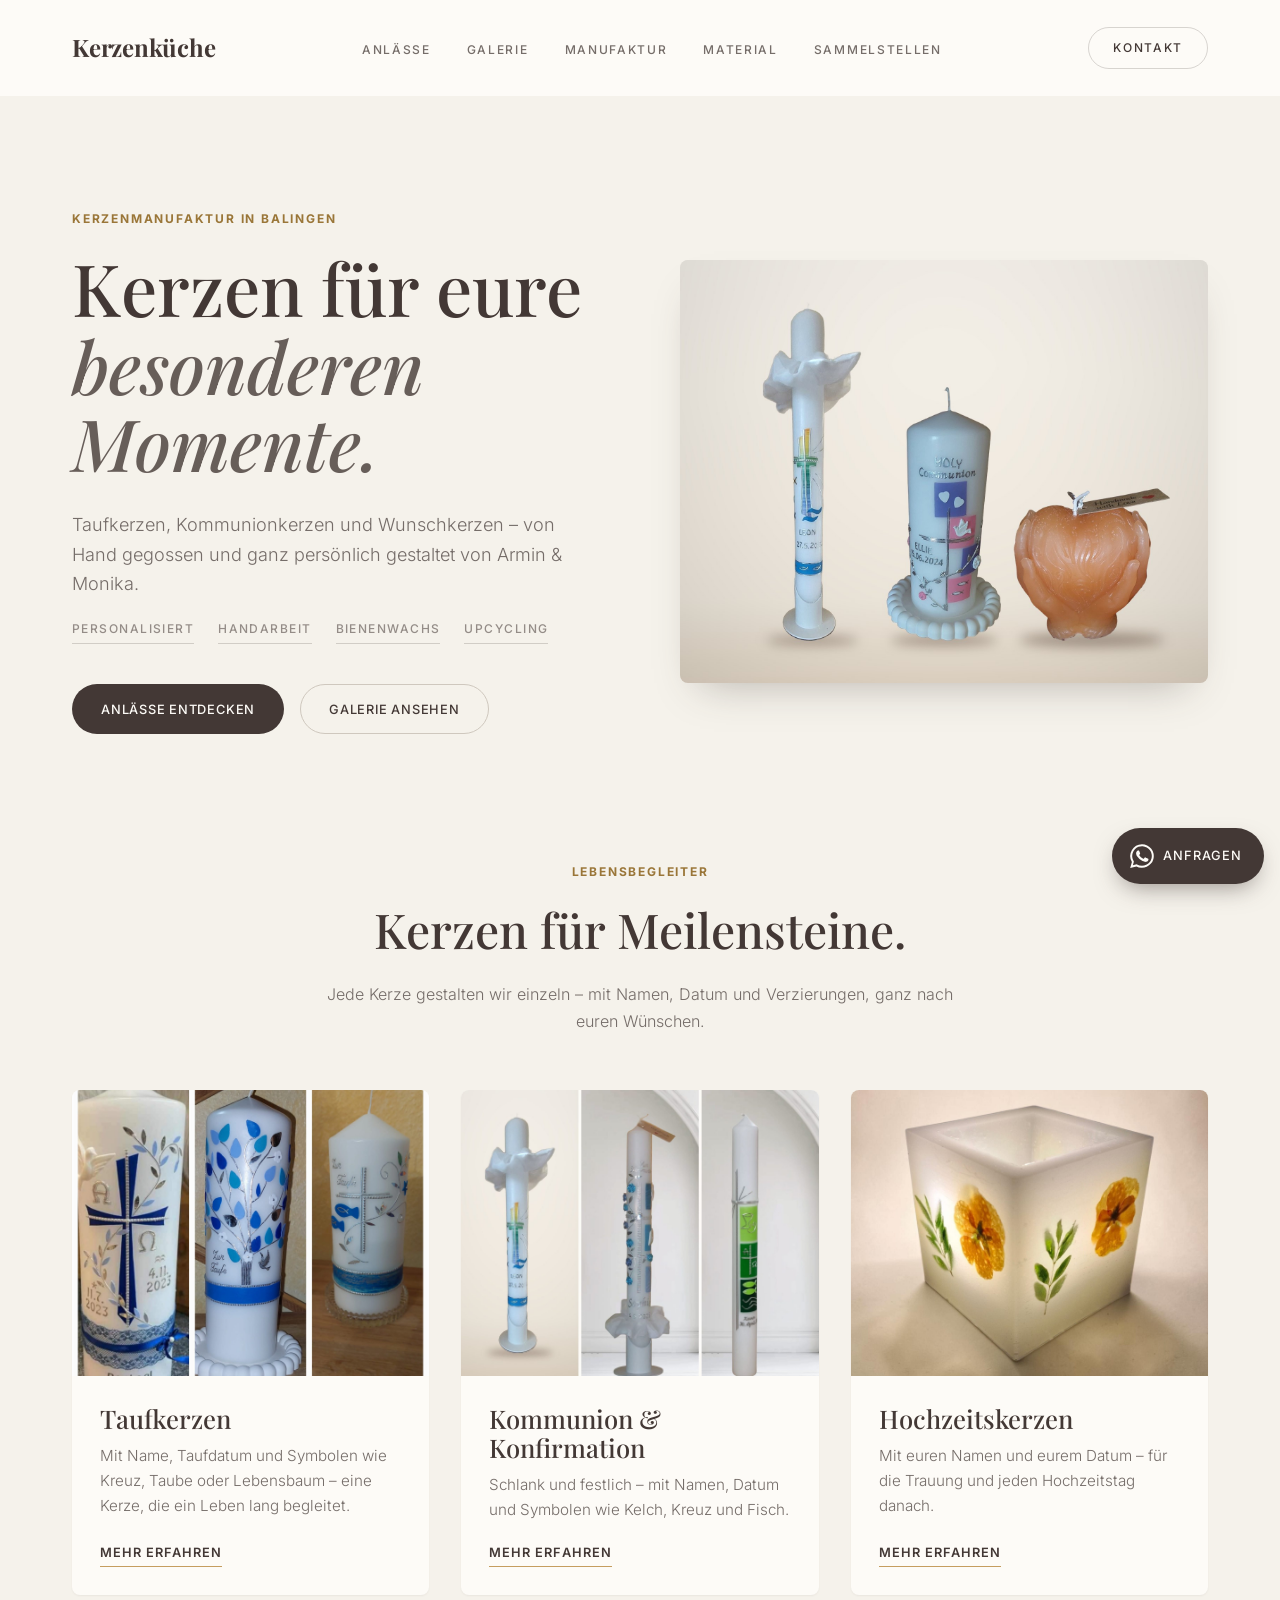
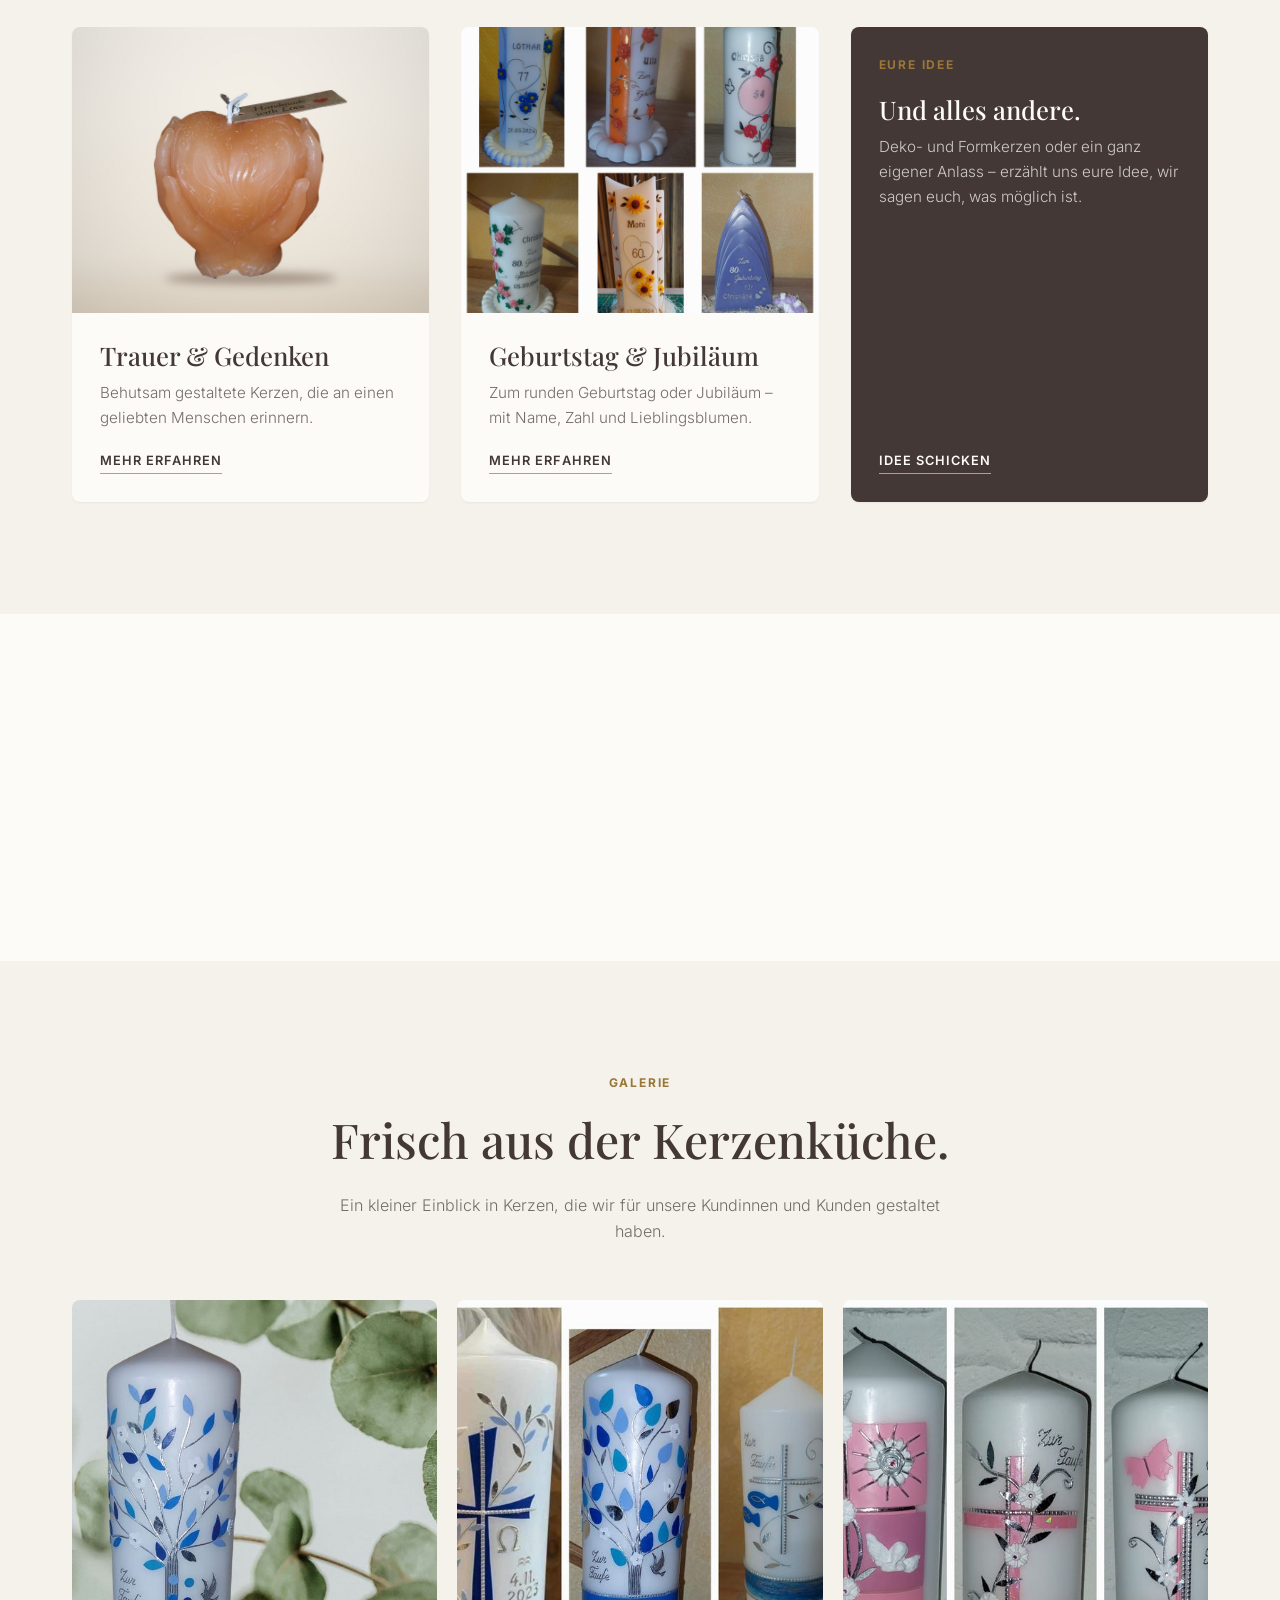
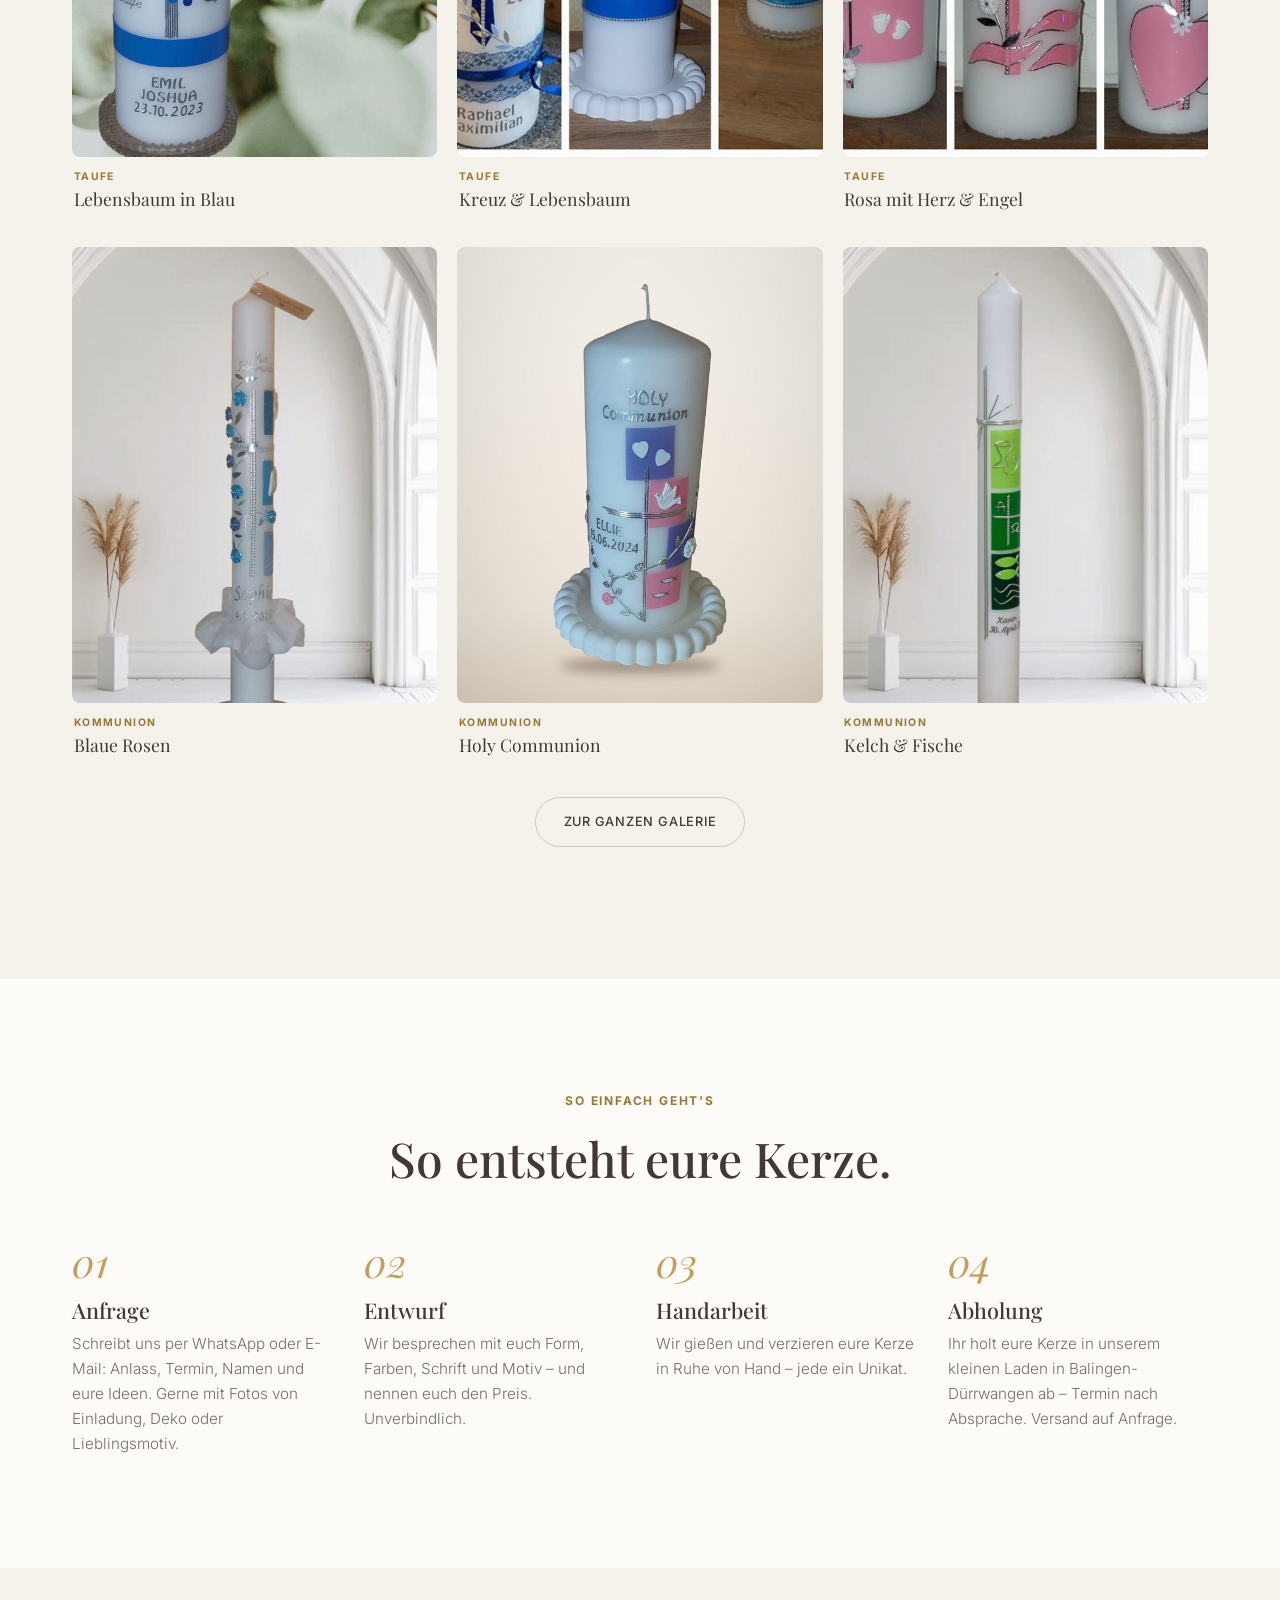
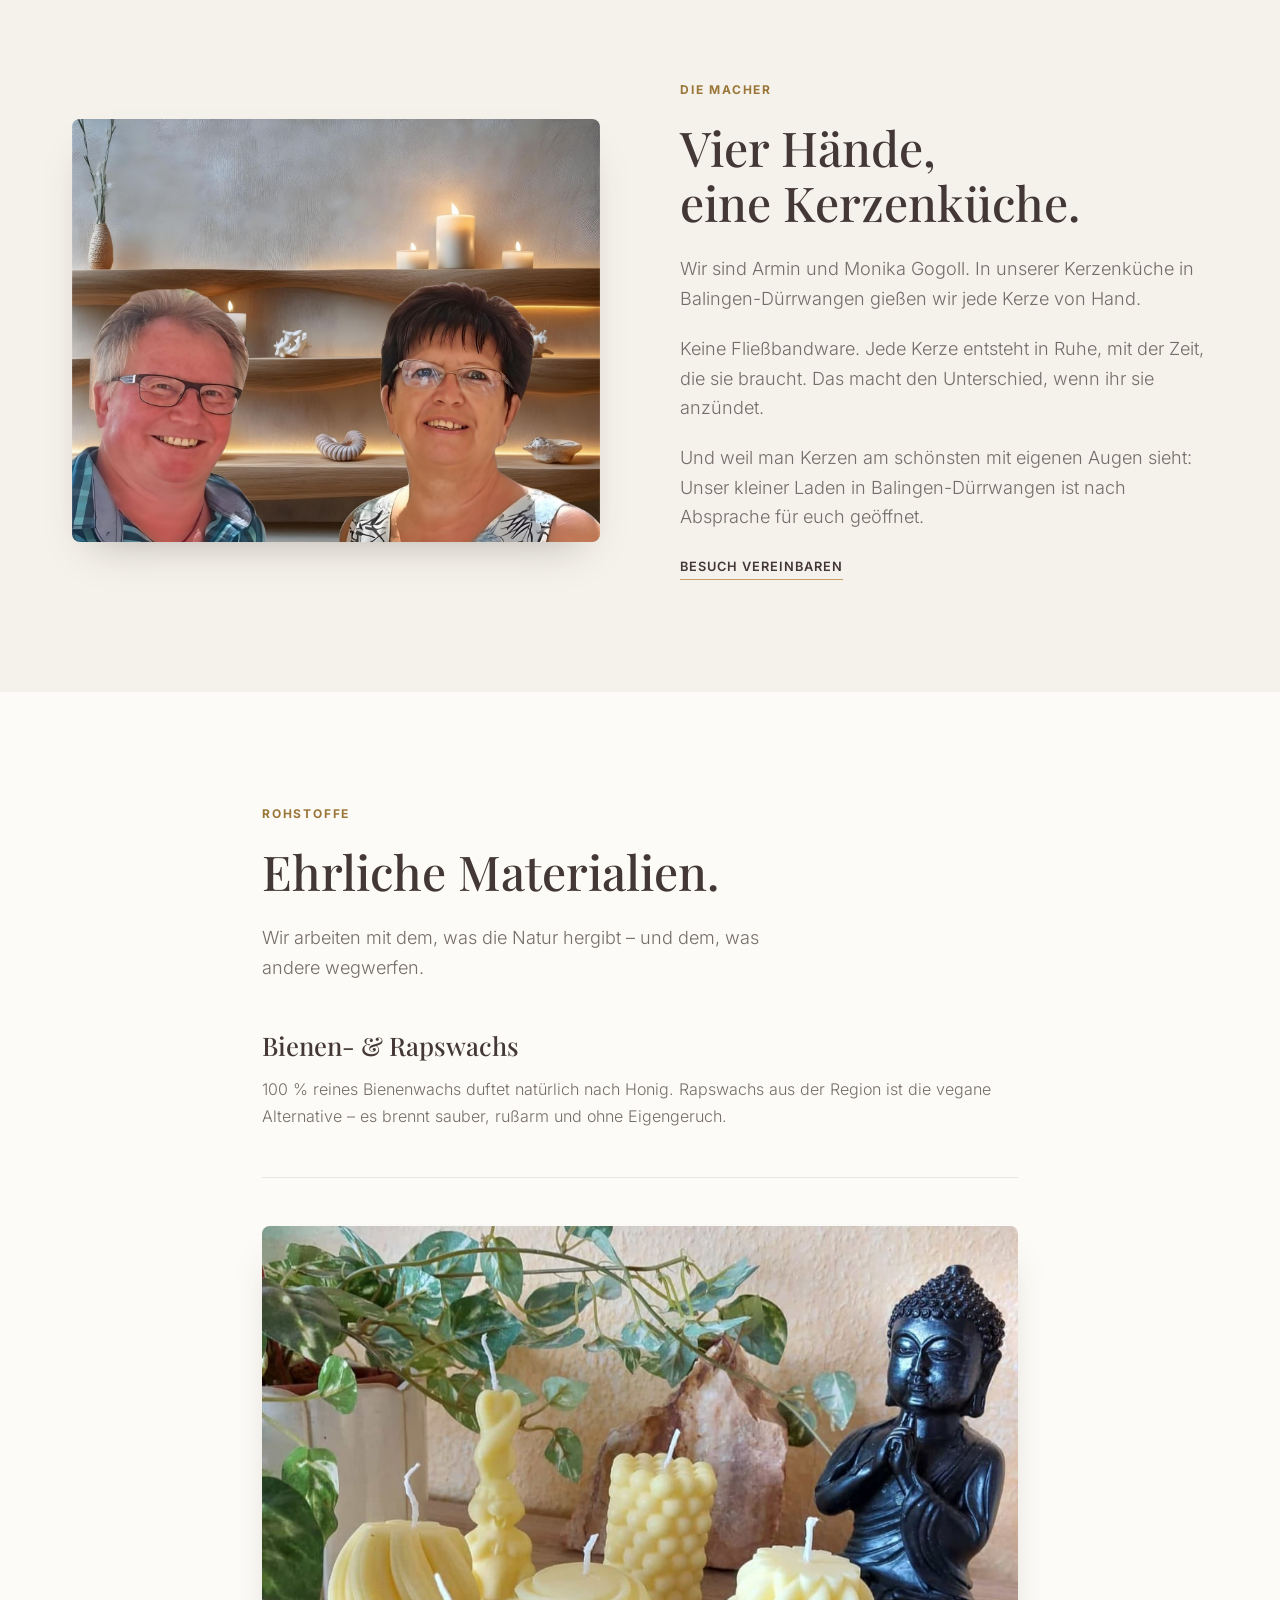
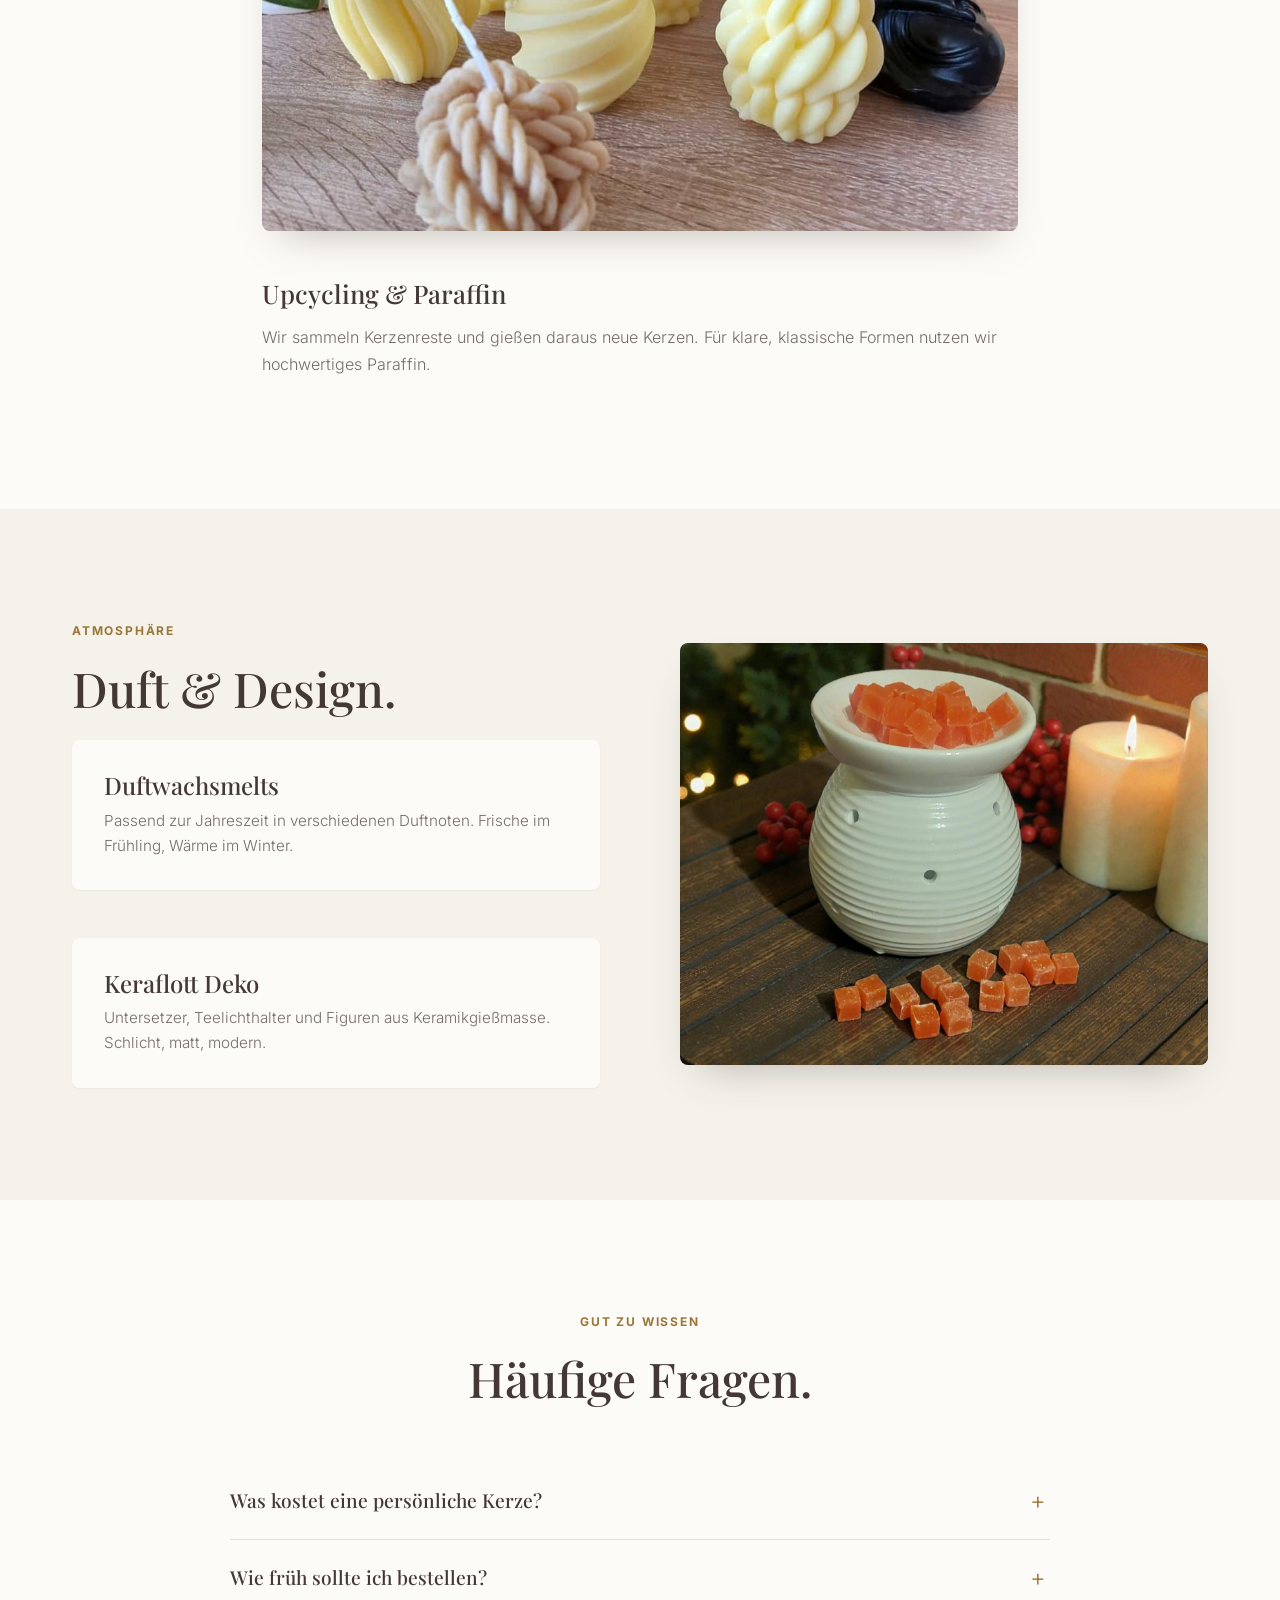
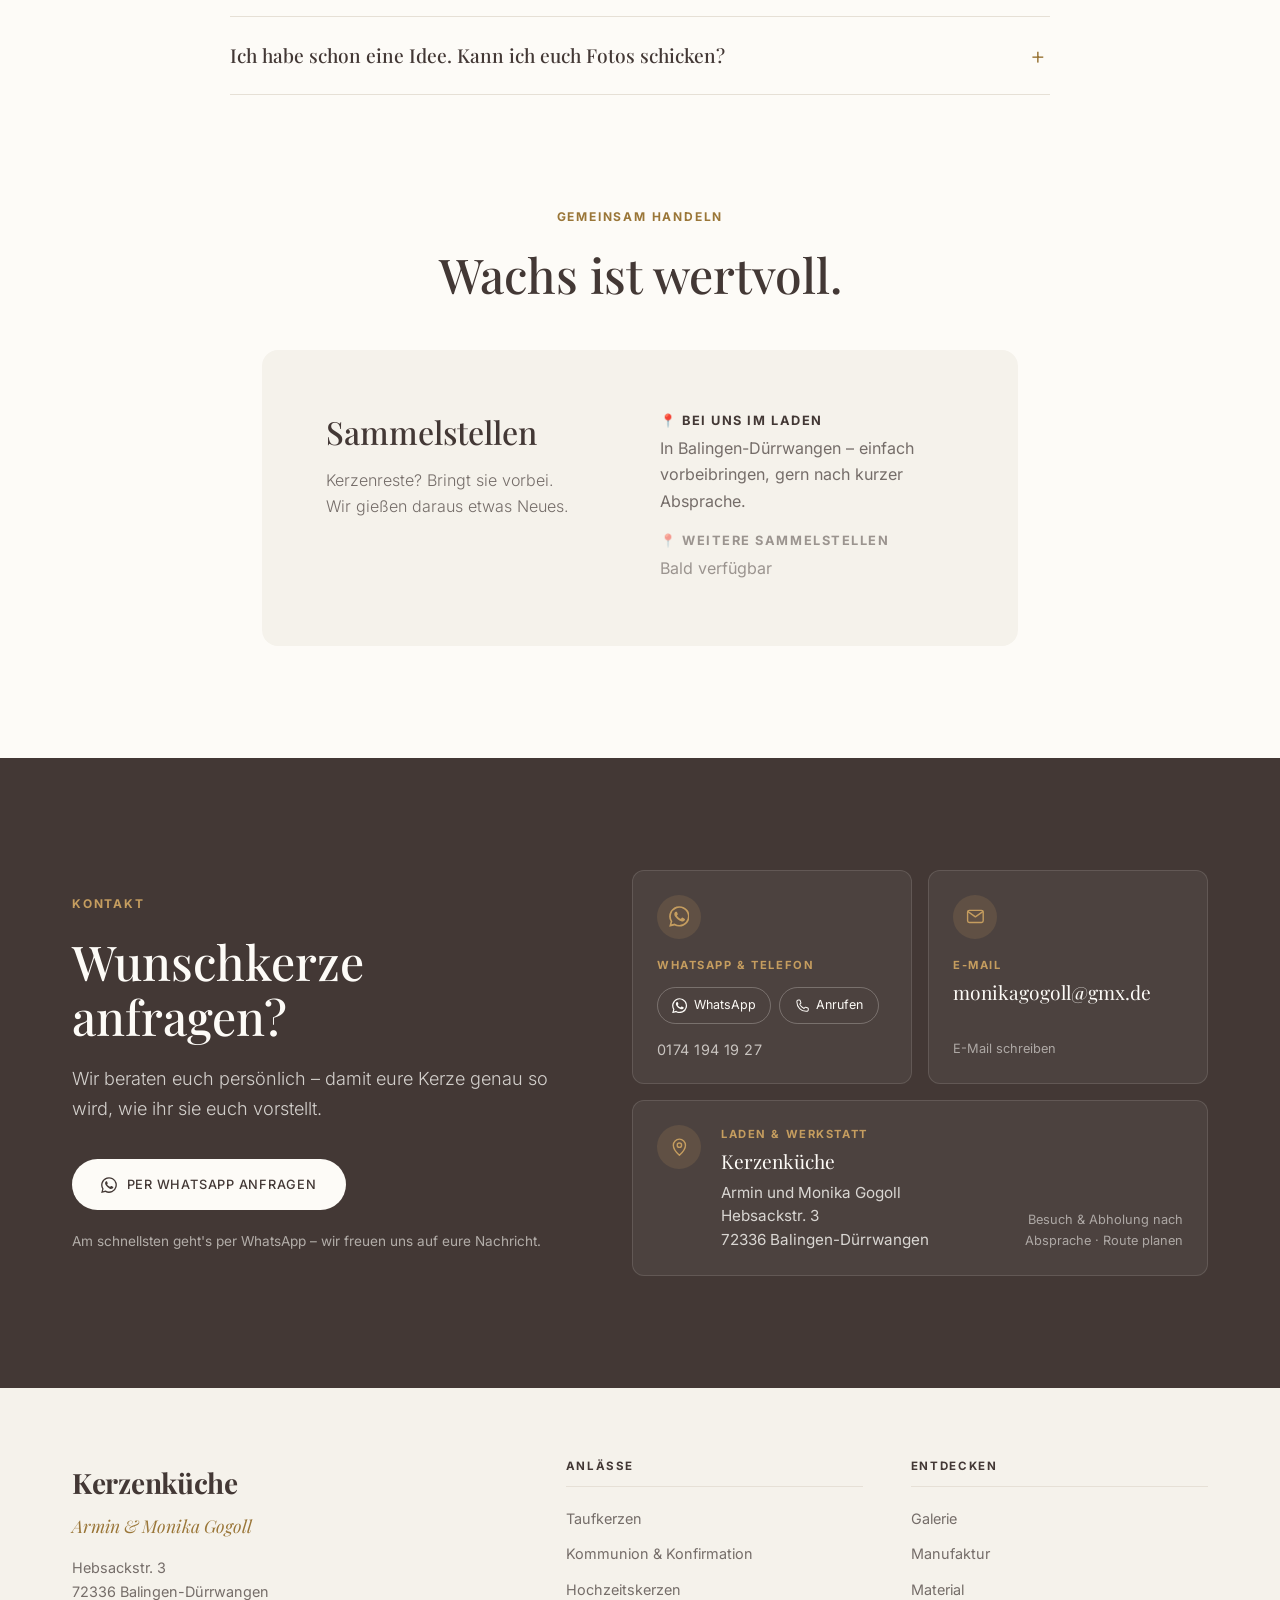
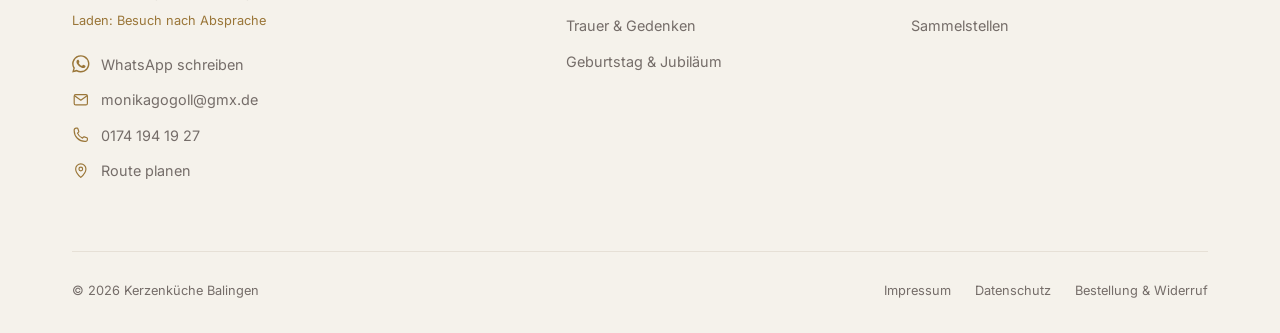
==== commit 2620a380: "Manufaktur: "Vier Hände, eine Kerzenküche." mit vollem Namen und Ort Co-Authored-By: Claude Opus 5.5" ====
--- a/index.html
+++ b/index.html
@@ -300,8 +300,8 @@
             <div class="container split split--reverse">
                 <div class="reveal">
                     <span class="eyebrow">Die Macher</span>
-                    <h2 class="title">Vier Hände, <br>eine Werkstatt.</h2>
-                    <p class="lead">Wir sind Armin und Monika. In unserer Werkstatt in Balingen gießen wir jede Kerze von Hand.</p>
+                    <h2 class="title">Vier Hände, <br>eine Kerzenküche.</h2>
+                    <p class="lead">Wir sind Armin und Monika Gogoll. In unserer Kerzenküche in Balingen-Dürrwangen gießen wir jede Kerze von Hand.</p>
                     <p class="lead">Keine Fließbandware. Jede Kerze entsteht in Ruhe, mit der Zeit, die sie braucht. Das macht den Unterschied, wenn ihr sie anzündet.</p>
                     <p class="lead">Und weil man Kerzen am schönsten mit eigenen Augen sieht: Unser kleiner Laden in Balingen-Dürrwangen ist nach Absprache für euch geöffnet.</p>
                     <a href="#kontakt" class="link-arrow">Besuch vereinbaren</a>
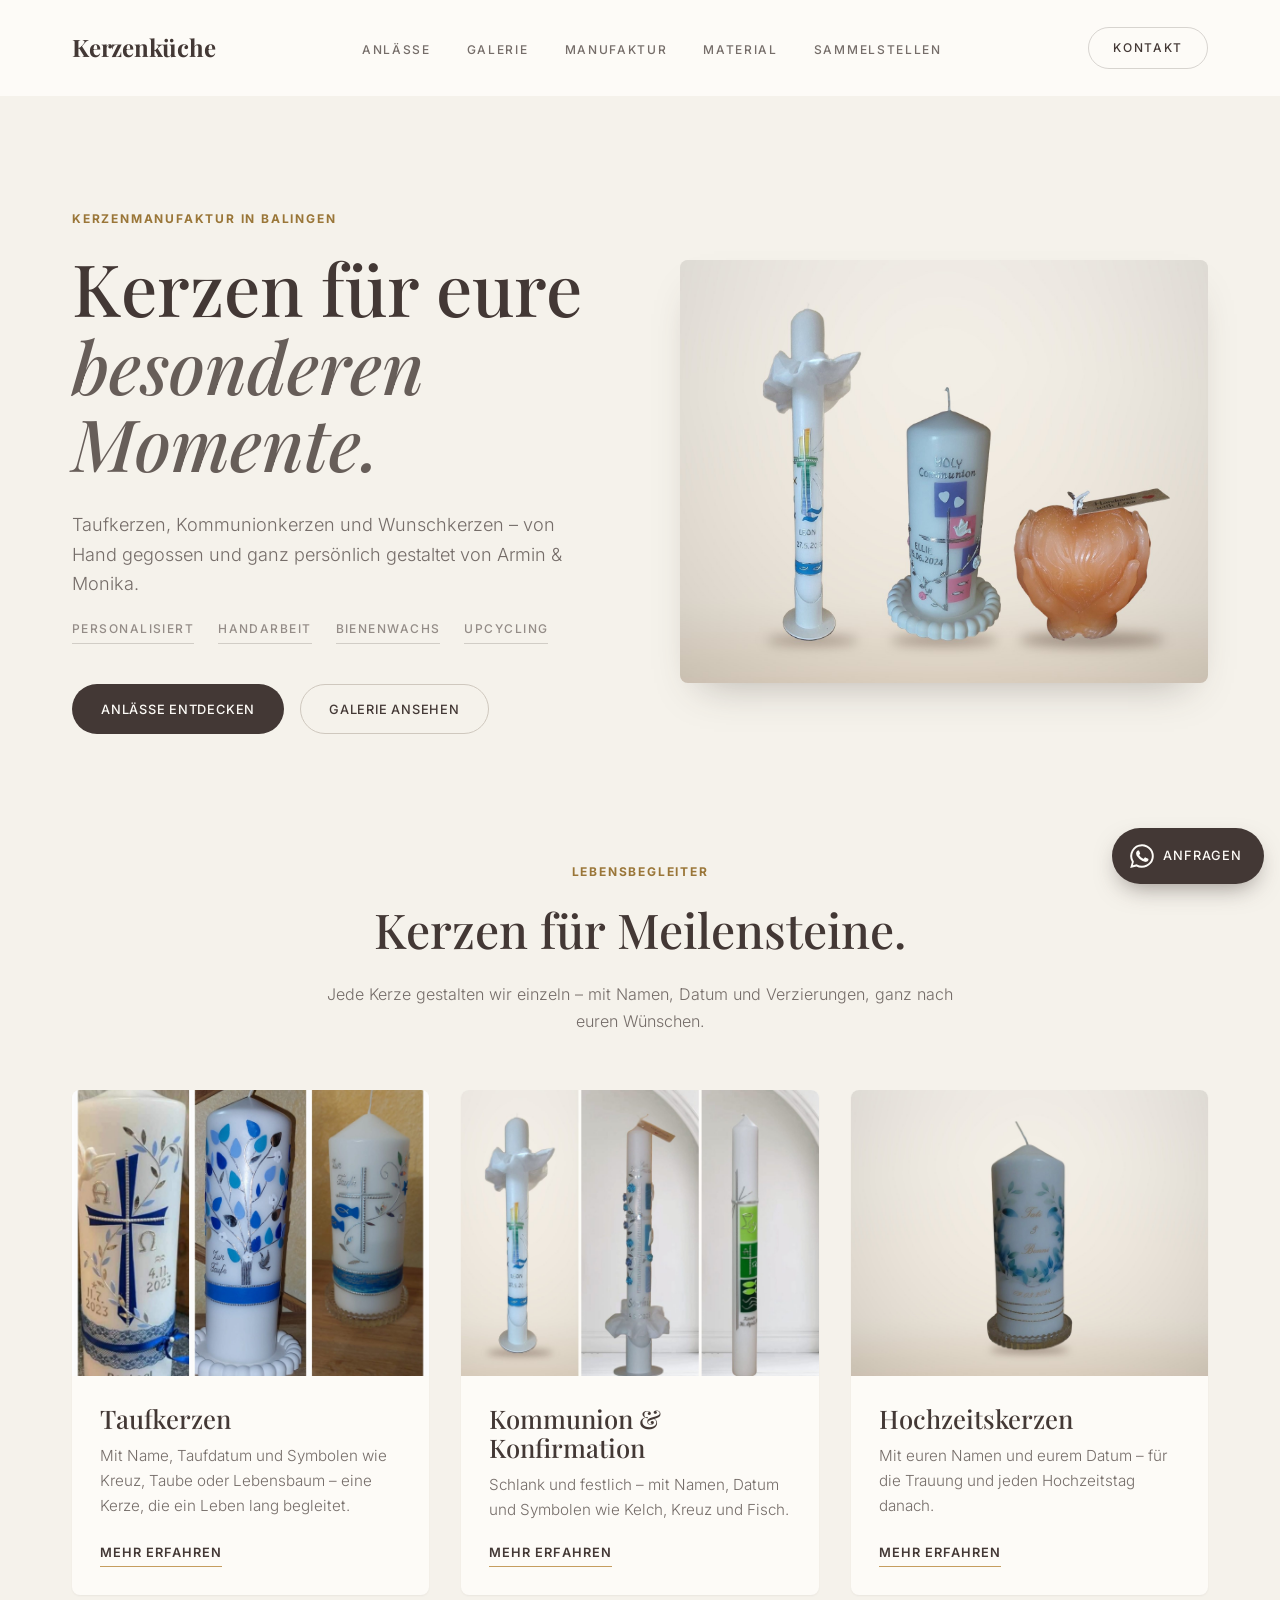
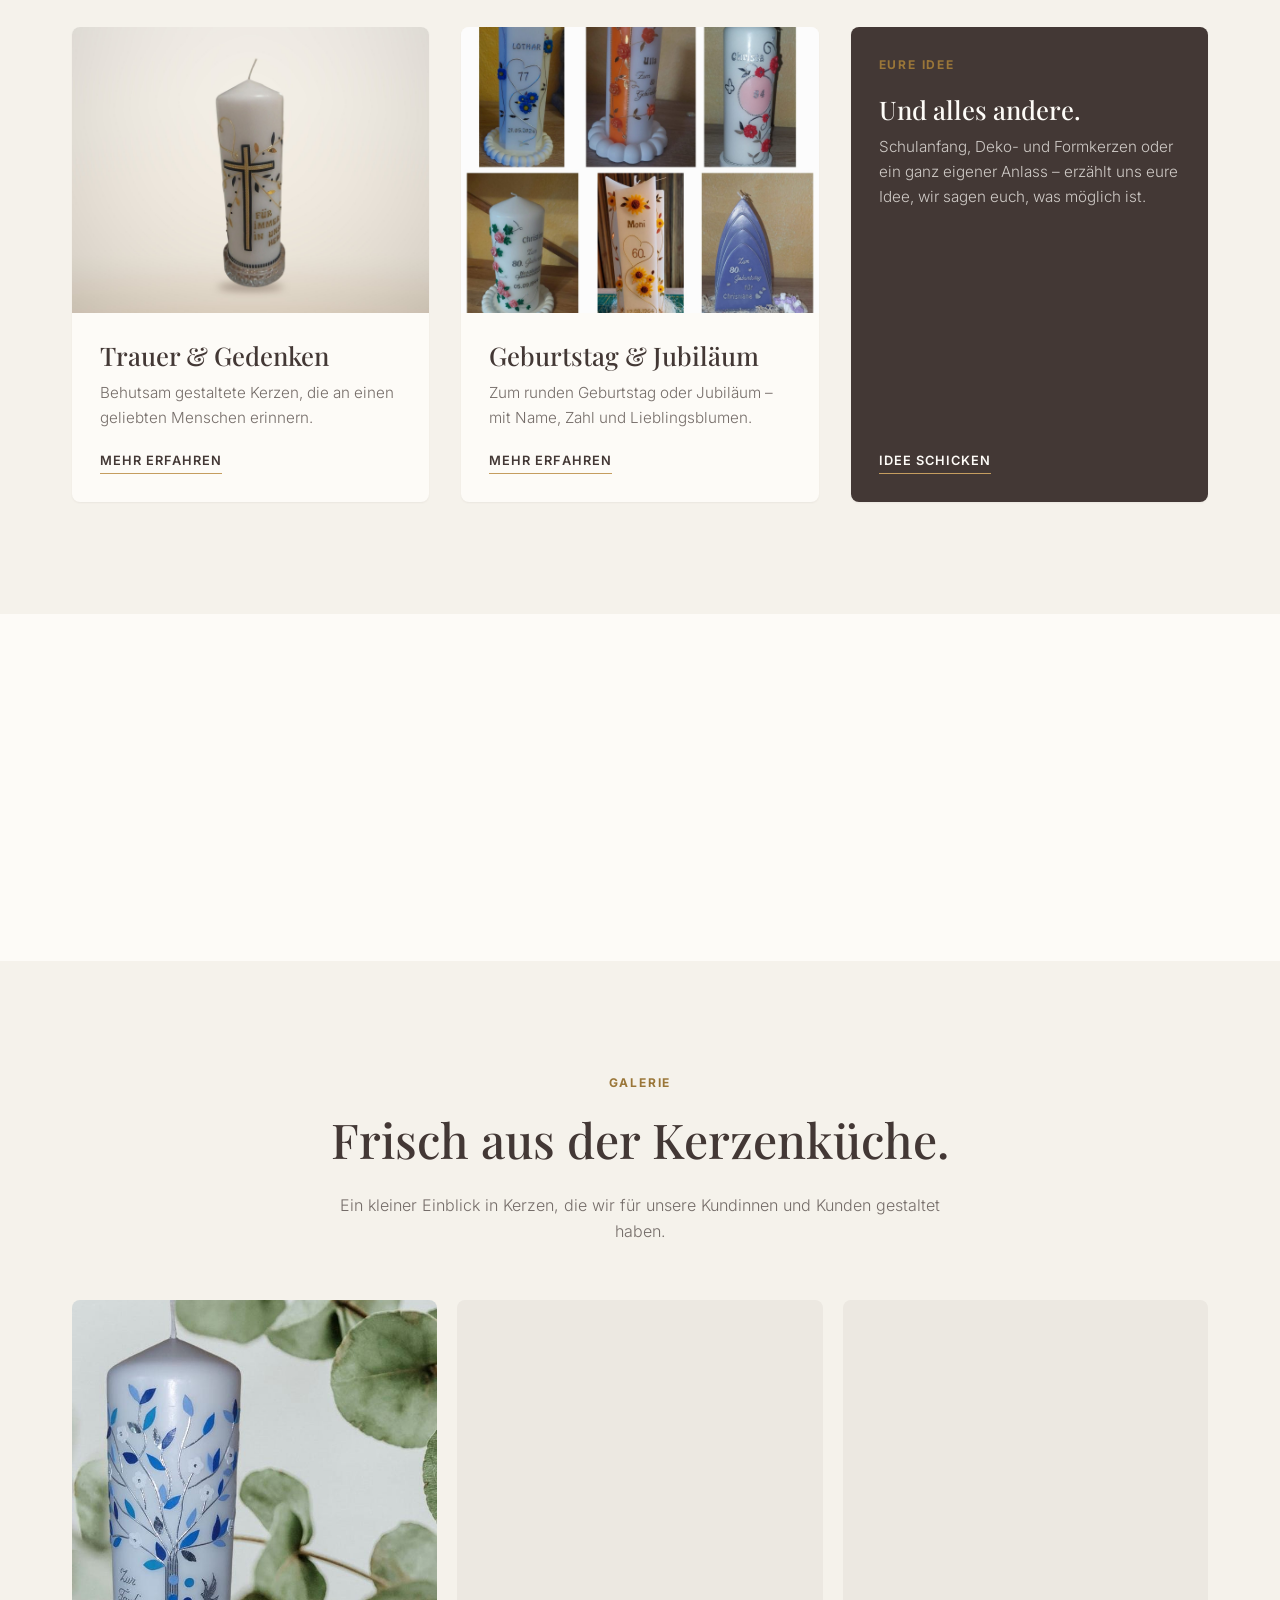
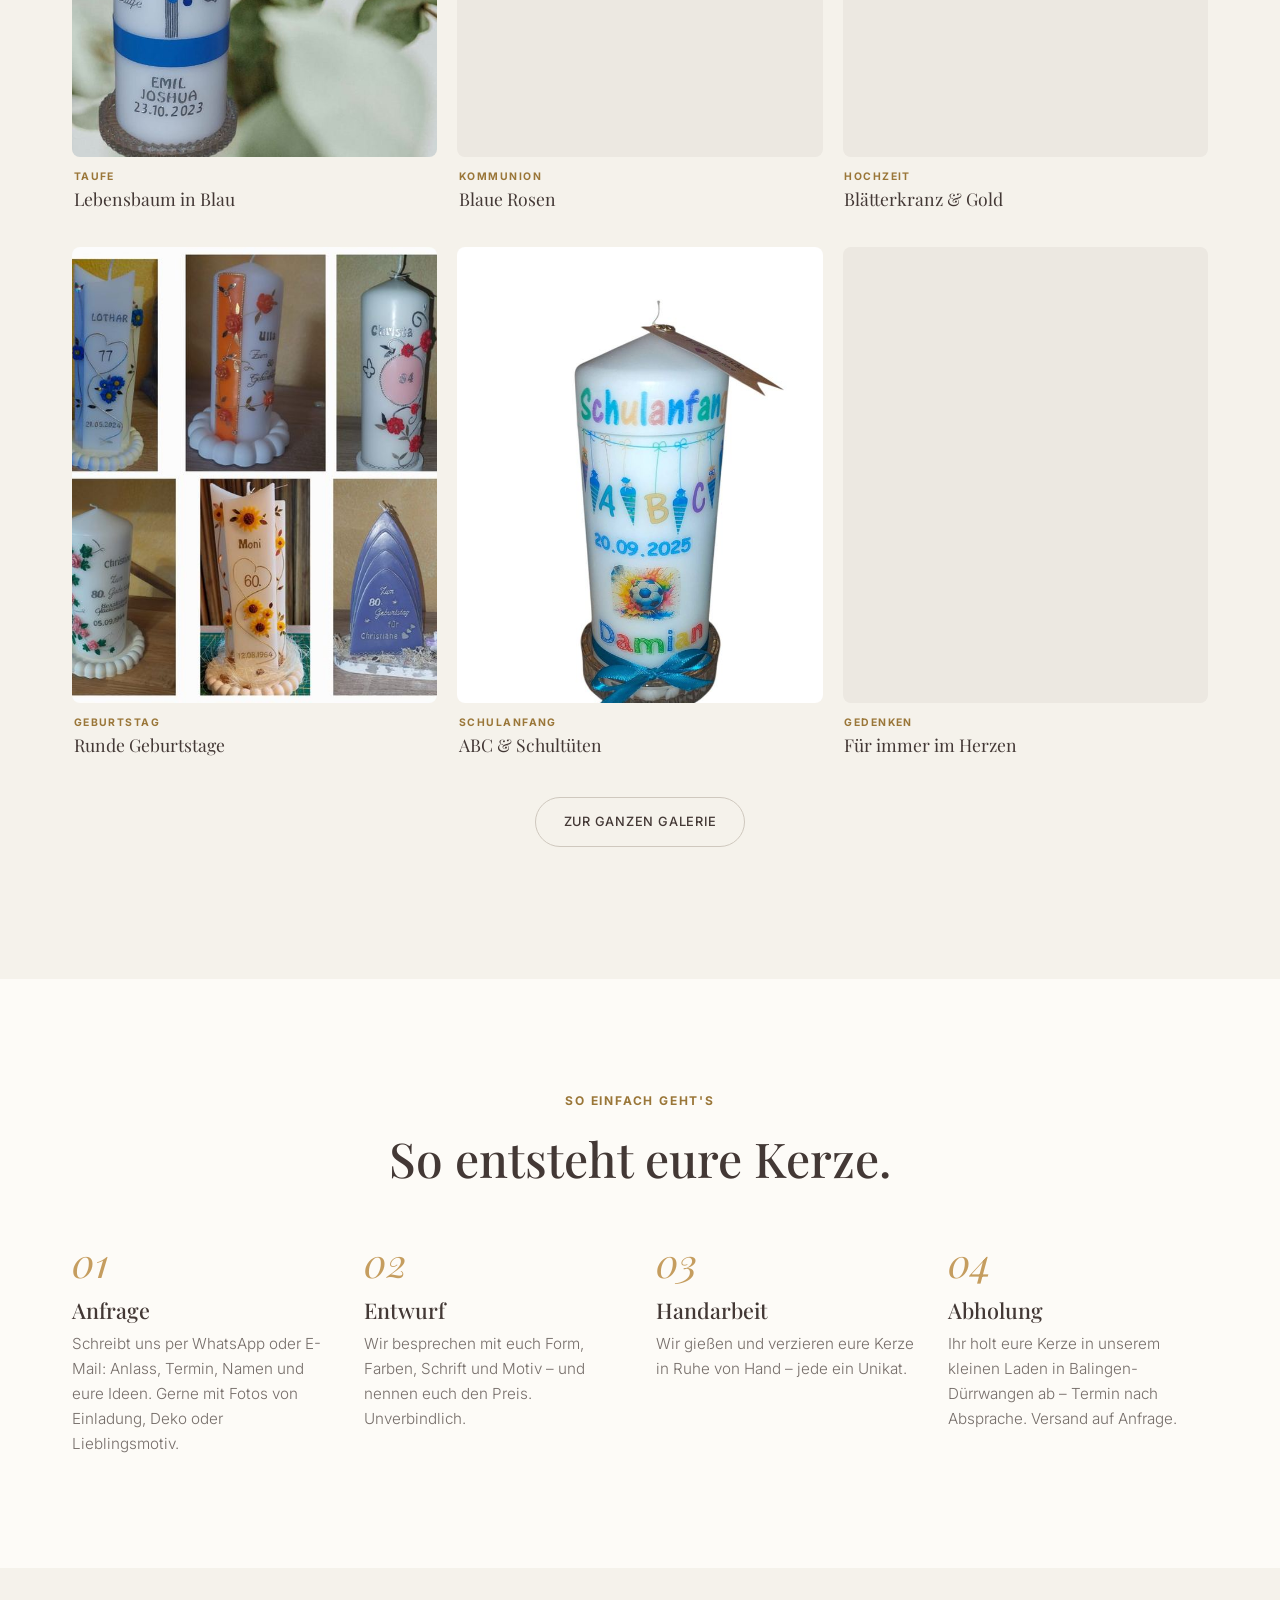
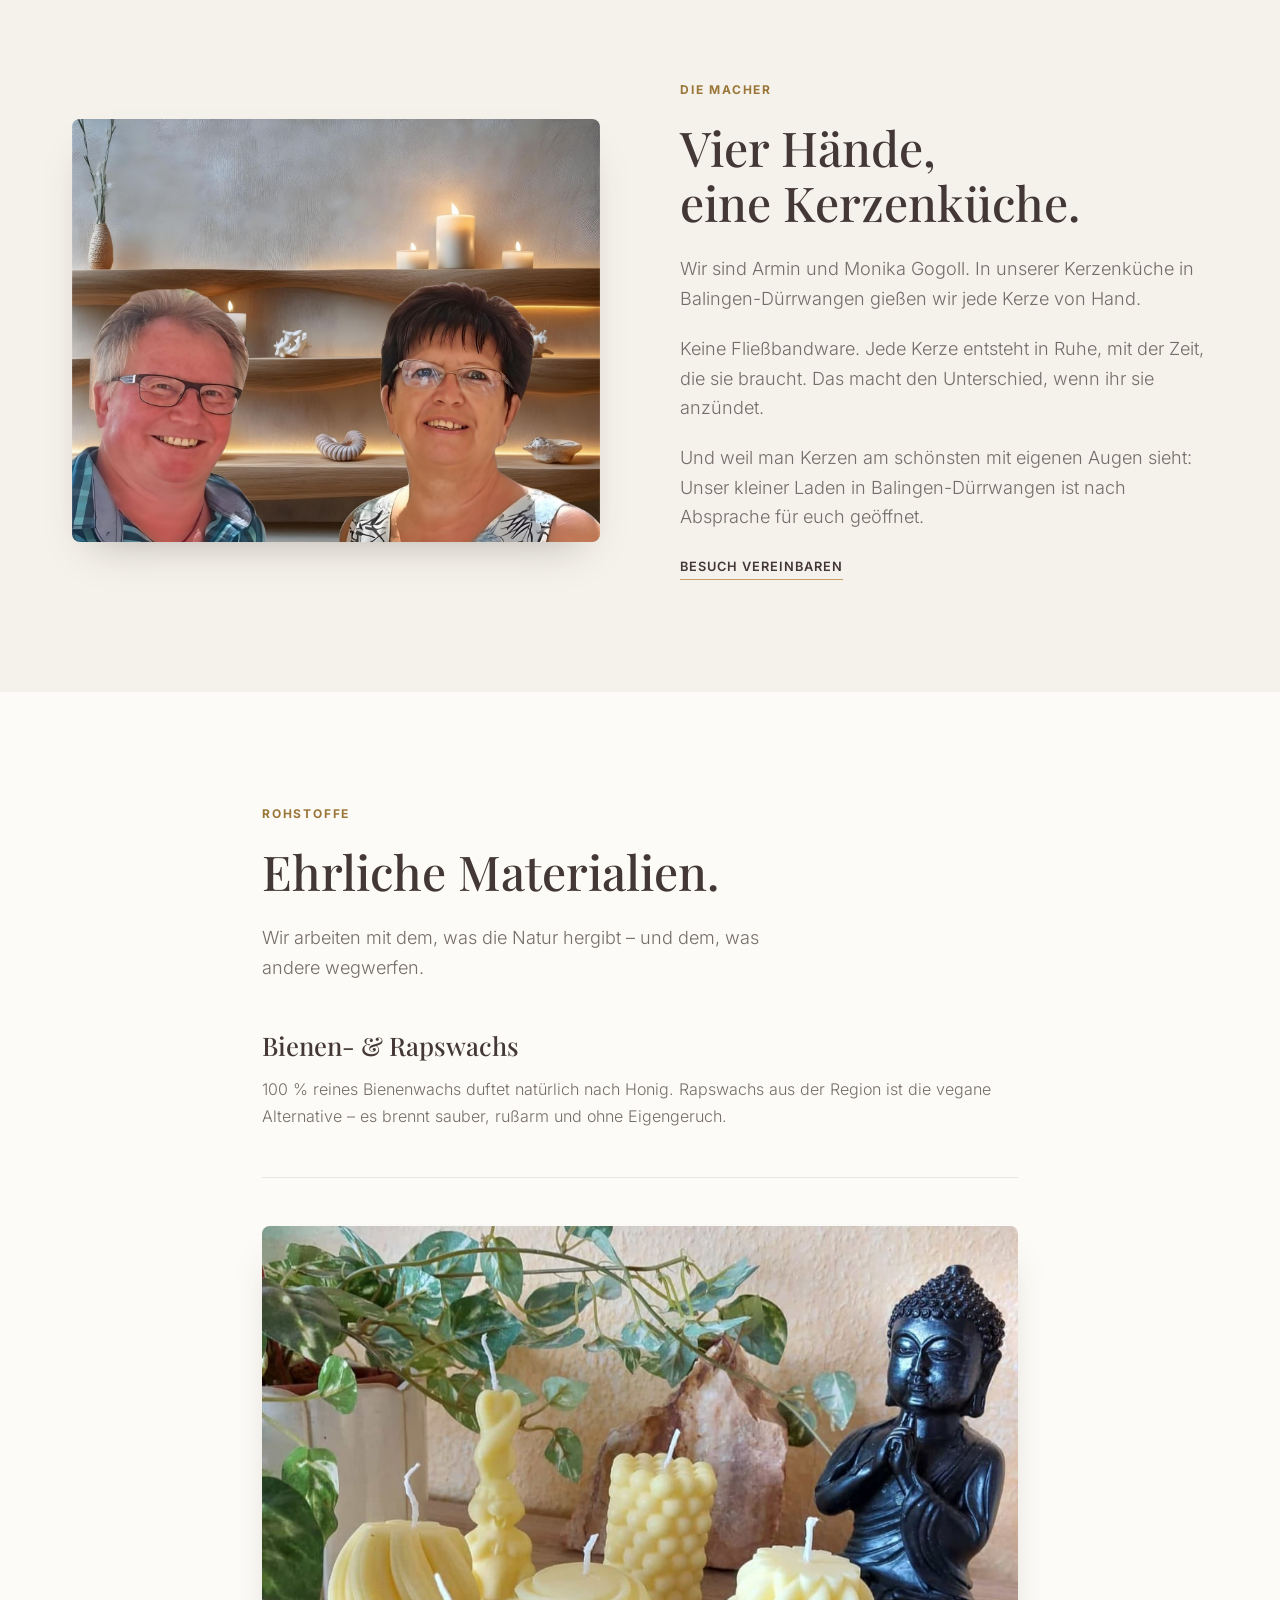
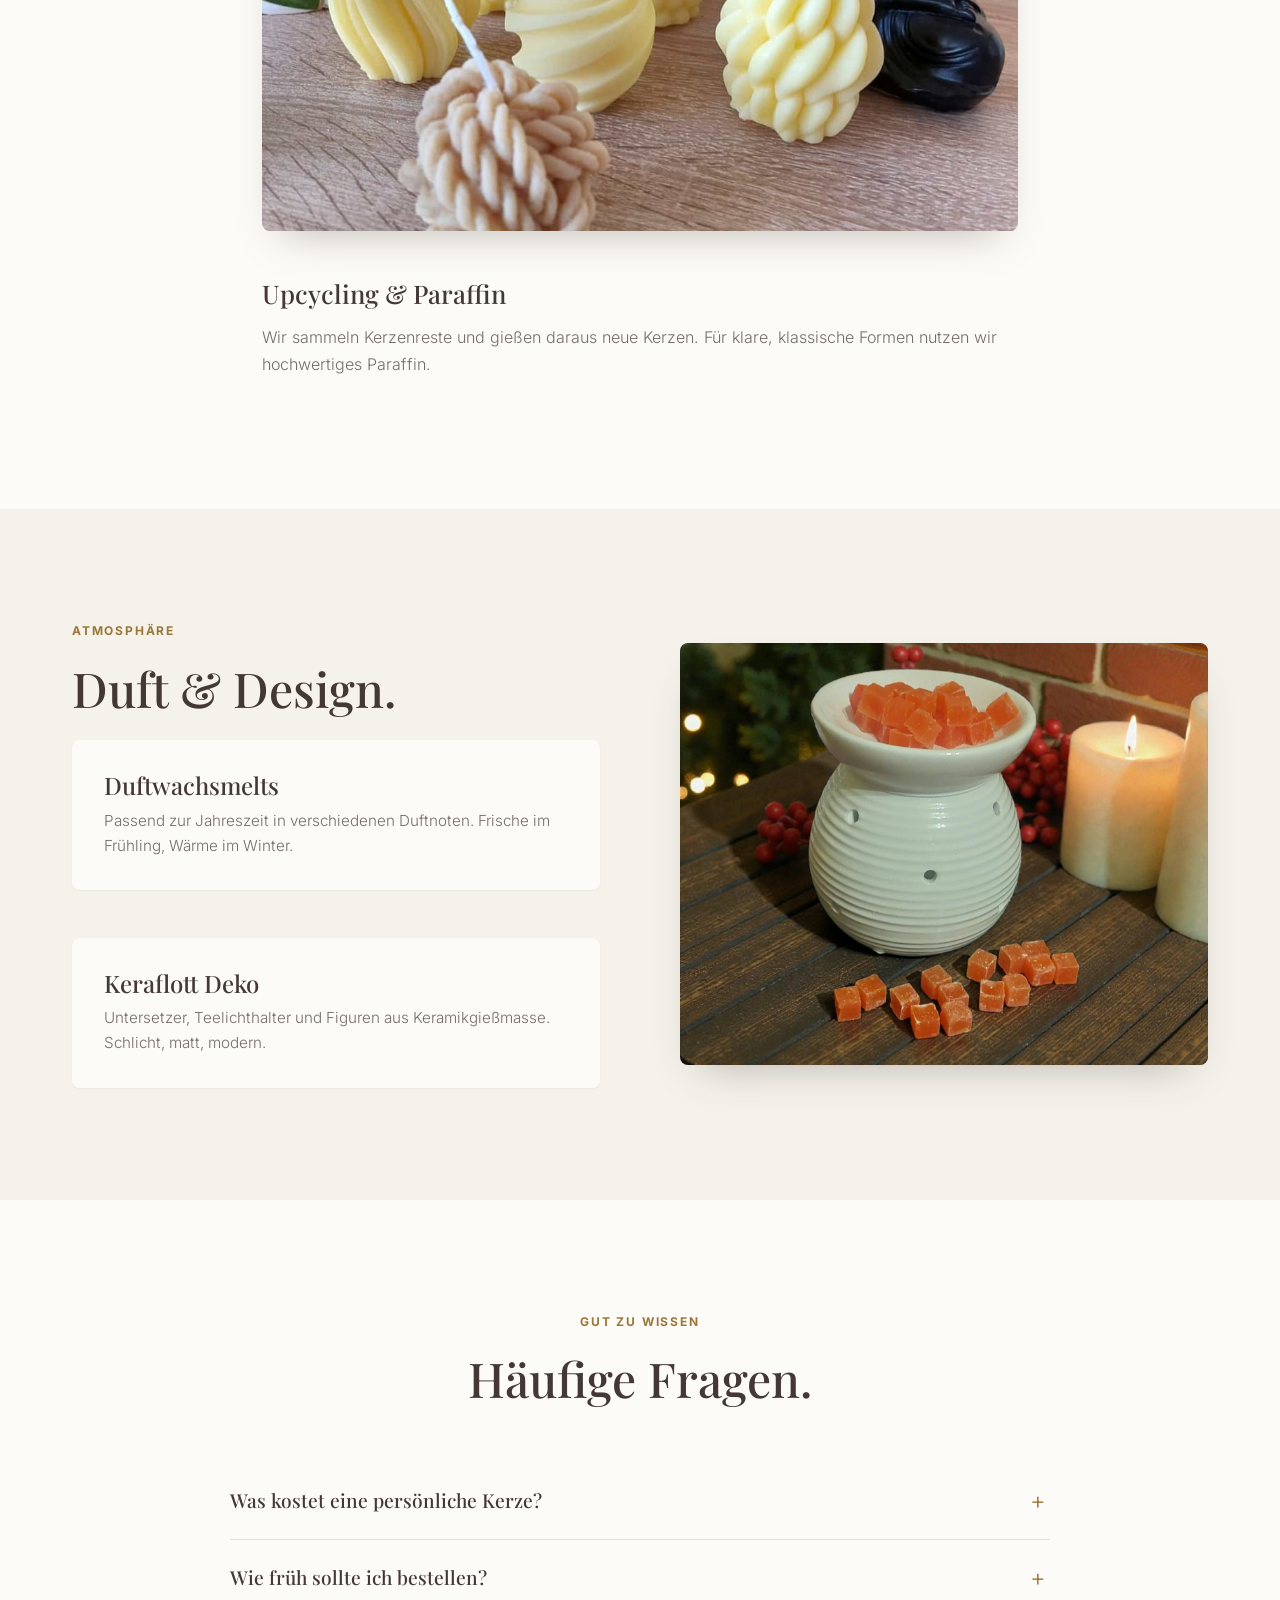
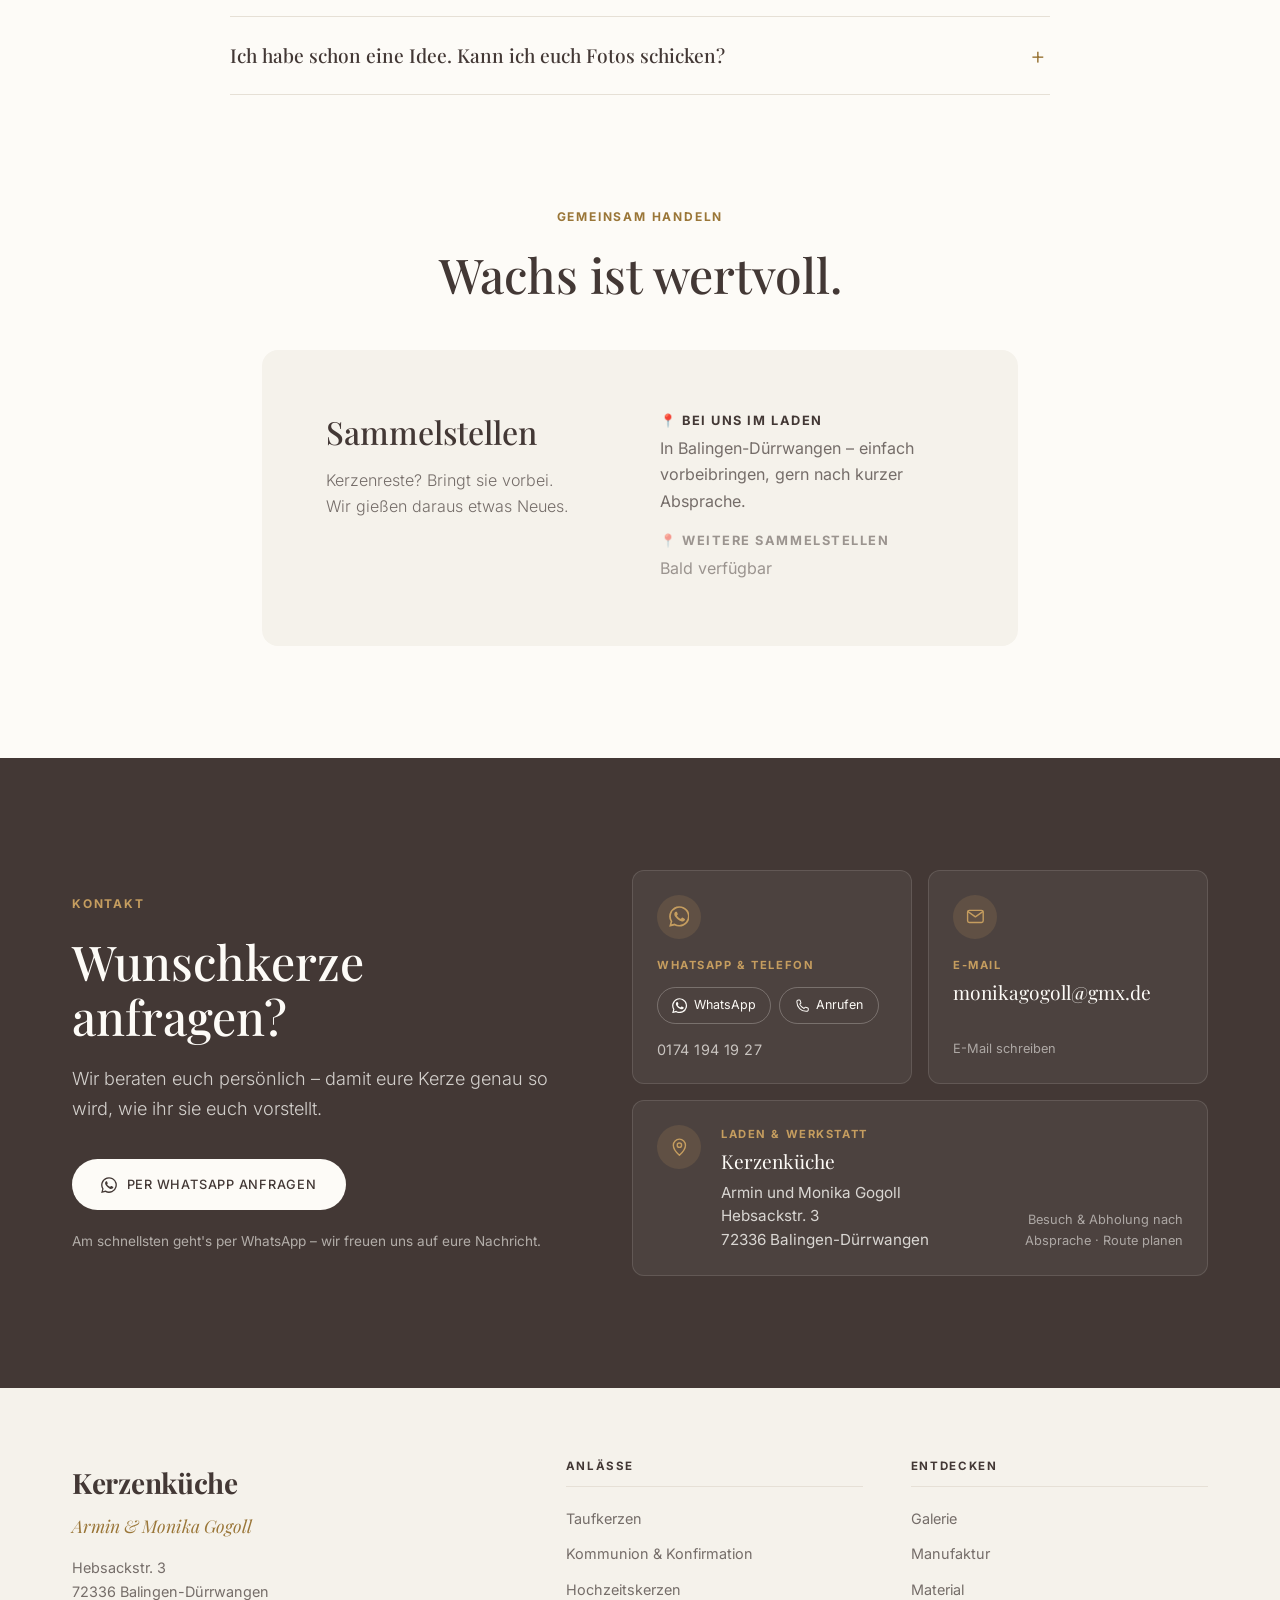
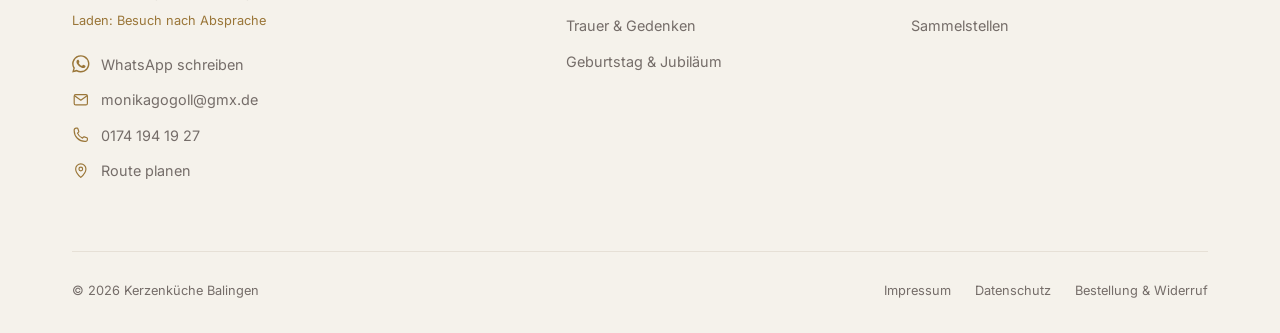
==== commit f26a1ba8: "Sieben neue Kerzen in der Galerie, echte Fotos für Hochzeit und Trauer - Neu: 2 Taufkerzen, Hochzeit" ====
--- a/index.html
+++ b/index.html
@@ -208,7 +208,7 @@
                         </div>
                     </a>
                     <a href="/hochzeitskerzen/" class="card reveal">
-                        <div class="media"><img src="/galerie/bilder/windlicht-gepresste-blueten.jpg" width="1600" height="1600" loading="lazy" alt="Windlicht aus Wachs mit gepressten Blüten"></div>
+                        <div class="media"><img src="/galerie/bilder/hochzeitskerze-blaetterkranz-quer.jpg" width="1500" height="1200" loading="lazy" alt="Hochzeitskerze mit Namen, Datum und Blätterkranz"></div>
                         <div class="card-body">
                             <h3>Hochzeitskerzen</h3>
                             <p>Mit euren Namen und eurem Datum – für die Trauung und jeden Hochzeitstag danach.</p>
@@ -216,7 +216,7 @@
                         </div>
                     </a>
                     <a href="/trauerkerzen/" class="card reveal">
-                        <div class="media"><img src="/galerie/bilder/kerze-herz-haende-quer.jpg" width="1500" height="1200" loading="lazy" alt="Kerze „Herz in Händen“ in warmem Apricot"></div>
+                        <div class="media"><img src="/galerie/bilder/trauerkerze-fuer-immer-in-unserem-herzen-quer.jpg" width="1500" height="1200" loading="lazy" alt="Trauerkerze mit goldenem Kreuz: Für immer in unserem Herzen"></div>
                         <div class="card-body">
                             <h3>Trauer &amp; Gedenken</h3>
                             <p>Behutsam gestaltete Kerzen, die an einen geliebten Menschen erinnern.</p>
@@ -235,7 +235,7 @@
                         <div class="card-body">
                             <span class="eyebrow">Eure Idee</span>
                             <h3>Und alles andere.</h3>
-                            <p>Deko- und Formkerzen oder ein ganz eigener Anlass – erzählt uns eure Idee, wir sagen euch, was möglich ist.</p>
+                            <p>Schulanfang, Deko- und Formkerzen oder ein ganz eigener Anlass – erzählt uns eure Idee, wir sagen euch, was möglich ist.</p>
                             <span class="link-arrow">Idee schicken</span>
                         </div>
                     </a>
@@ -262,7 +262,7 @@
                     <h2 class="title">Frisch aus der Kerzenküche.</h2>
                     <p class="muted text-light">Ein kleiner Einblick in Kerzen, die wir für unsere Kundinnen und Kunden gestaltet haben.</p>
                 </div>
-                <div class="gallery" data-galerie="alle" data-limit="6"><figure style="margin:0"><button type="button" class="gallery-item" aria-label="Bild vergrößern: Taufkerze mit blauem Lebensbaum und Taube"><img src="/galerie/bilder/thumbs/taufkerze-lebensbaum-blau.jpg" alt="Taufkerze mit blauem Lebensbaum und Taube" loading="lazy" decoding="async"></button><figcaption class="gallery-caption"><span class="gallery-cat">Taufe</span><span class="gallery-name">Lebensbaum in Blau</span></figcaption></figure><figure style="margin:0"><button type="button" class="gallery-item" aria-label="Bild vergrößern: Taufkerzen in Blau mit Kreuz, Lebensbaum und Fisch"><img src="/galerie/bilder/thumbs/taufkerzen-blau-kreuz-lebensbaum.jpg" alt="Taufkerzen in Blau mit Kreuz, Lebensbaum und Fisch" loading="lazy" decoding="async"></button><figcaption class="gallery-caption"><span class="gallery-cat">Taufe</span><span class="gallery-name">Kreuz &amp; Lebensbaum</span></figcaption></figure><figure style="margin:0"><button type="button" class="gallery-item" aria-label="Bild vergrößern: Taufkerzen in Rosa mit Kreuz, Herz und Engel"><img src="/galerie/bilder/thumbs/taufkerzen-rosa-maedchen.jpg" alt="Taufkerzen in Rosa mit Kreuz, Herz und Engel" loading="lazy" decoding="async"></button><figcaption class="gallery-caption"><span class="gallery-cat">Taufe</span><span class="gallery-name">Rosa mit Herz &amp; Engel</span></figcaption></figure><figure style="margin:0"><button type="button" class="gallery-item" aria-label="Bild vergrößern: Kommunionkerze mit blauen Rosen und Strasskreuz"><img src="/galerie/bilder/thumbs/kommunionkerze-rosen-blau.jpg" alt="Kommunionkerze mit blauen Rosen und Strasskreuz" loading="lazy" decoding="async"></button><figcaption class="gallery-caption"><span class="gallery-cat">Kommunion</span><span class="gallery-name">Blaue Rosen</span></figcaption></figure><figure style="margin:0"><button type="button" class="gallery-item" aria-label="Bild vergrößern: Kommunionkerze „Holy Communion“ in Rosa und Lila"><img src="/galerie/bilder/thumbs/kommunionkerze-holy-communion.jpg" alt="Kommunionkerze „Holy Communion“ in Rosa und Lila" loading="lazy" decoding="async"></button><figcaption class="gallery-caption"><span class="gallery-cat">Kommunion</span><span class="gallery-name">Holy Communion</span></figcaption></figure><figure style="margin:0"><button type="button" class="gallery-item" aria-label="Bild vergrößern: Kommunionkerze in Grün mit Kelch, Alpha &amp; Omega und Fischen"><img src="/galerie/bilder/thumbs/kommunionkerze-gruen-kelch-fische.jpg" alt="Kommunionkerze in Grün mit Kelch, Alpha &amp; Omega und Fischen" loading="lazy" decoding="async"></button><figcaption class="gallery-caption"><span class="gallery-cat">Kommunion</span><span class="gallery-name">Kelch &amp; Fische</span></figcaption></figure></div>
+                <div class="gallery" data-galerie="auswahl" data-limit="6"><figure style="margin:0"><button type="button" class="gallery-item" aria-label="Bild vergrößern: Taufkerze mit blauem Lebensbaum und Taube"><img src="/galerie/bilder/thumbs/taufkerze-lebensbaum-blau.jpg" alt="Taufkerze mit blauem Lebensbaum und Taube" loading="lazy" decoding="async"></button><figcaption class="gallery-caption"><span class="gallery-cat">Taufe</span><span class="gallery-name">Lebensbaum in Blau</span></figcaption></figure><figure style="margin:0"><button type="button" class="gallery-item" aria-label="Bild vergrößern: Kommunionkerze mit blauen Rosen und Strasskreuz"><img src="/galerie/bilder/thumbs/kommunionkerze-rosen-blau.jpg" alt="Kommunionkerze mit blauen Rosen und Strasskreuz" loading="lazy" decoding="async"></button><figcaption class="gallery-caption"><span class="gallery-cat">Kommunion</span><span class="gallery-name">Blaue Rosen</span></figcaption></figure><figure style="margin:0"><button type="button" class="gallery-item" aria-label="Bild vergrößern: Hochzeitskerze mit Namen, Datum und Blätterkranz in Blaugrün und Gold"><img src="/galerie/bilder/thumbs/hochzeitskerze-blaetterkranz.jpg" alt="Hochzeitskerze mit Namen, Datum und Blätterkranz in Blaugrün und Gold" loading="lazy" decoding="async"></button><figcaption class="gallery-caption"><span class="gallery-cat">Hochzeit</span><span class="gallery-name">Blätterkranz &amp; Gold</span></figcaption></figure><figure style="margin:0"><button type="button" class="gallery-item" aria-label="Bild vergrößern: Geburtstagskerzen zum 60., 77., 80. und 84."><img src="/galerie/bilder/thumbs/geburtstagskerzen-jubilaeum.jpg" alt="Geburtstagskerzen zum 60., 77., 80. und 84." loading="lazy" decoding="async"></button><figcaption class="gallery-caption"><span class="gallery-cat">Geburtstag</span><span class="gallery-name">Runde Geburtstage</span></figcaption></figure><figure style="margin:0"><button type="button" class="gallery-item" aria-label="Bild vergrößern: Kerze zum Schulanfang mit ABC, Schultüten, Name und Datum"><img src="/galerie/bilder/thumbs/schulanfangskerze-abc-schultueten.jpg" alt="Kerze zum Schulanfang mit ABC, Schultüten, Name und Datum" loading="lazy" decoding="async"></button><figcaption class="gallery-caption"><span class="gallery-cat">Schulanfang</span><span class="gallery-name">ABC &amp; Schultüten</span></figcaption></figure><figure style="margin:0"><button type="button" class="gallery-item" aria-label="Bild vergrößern: Trauerkerze mit goldenem Kreuz: „Für immer in unserem Herzen“"><img src="/galerie/bilder/thumbs/trauerkerze-fuer-immer-in-unserem-herzen.jpg" alt="Trauerkerze mit goldenem Kreuz: „Für immer in unserem Herzen“" loading="lazy" decoding="async"></button><figcaption class="gallery-caption"><span class="gallery-cat">Gedenken</span><span class="gallery-name">Für immer im Herzen</span></figcaption></figure></div>
                 <p class="center" style="margin-top:2.5rem"><a href="/galerie/" class="btn btn--outline">Zur ganzen Galerie</a></p>
             </div>
         </section>
@@ -491,7 +491,7 @@
         </div>
     </footer>
 
-    <script src="/galerie/bilder.js?v=3"></script>
-    <script src="/js/main.js?v=10"></script>
+    <script src="/galerie/bilder.js?v=4"></script>
+    <script src="/js/main.js?v=11"></script>
 </body>
 </html>
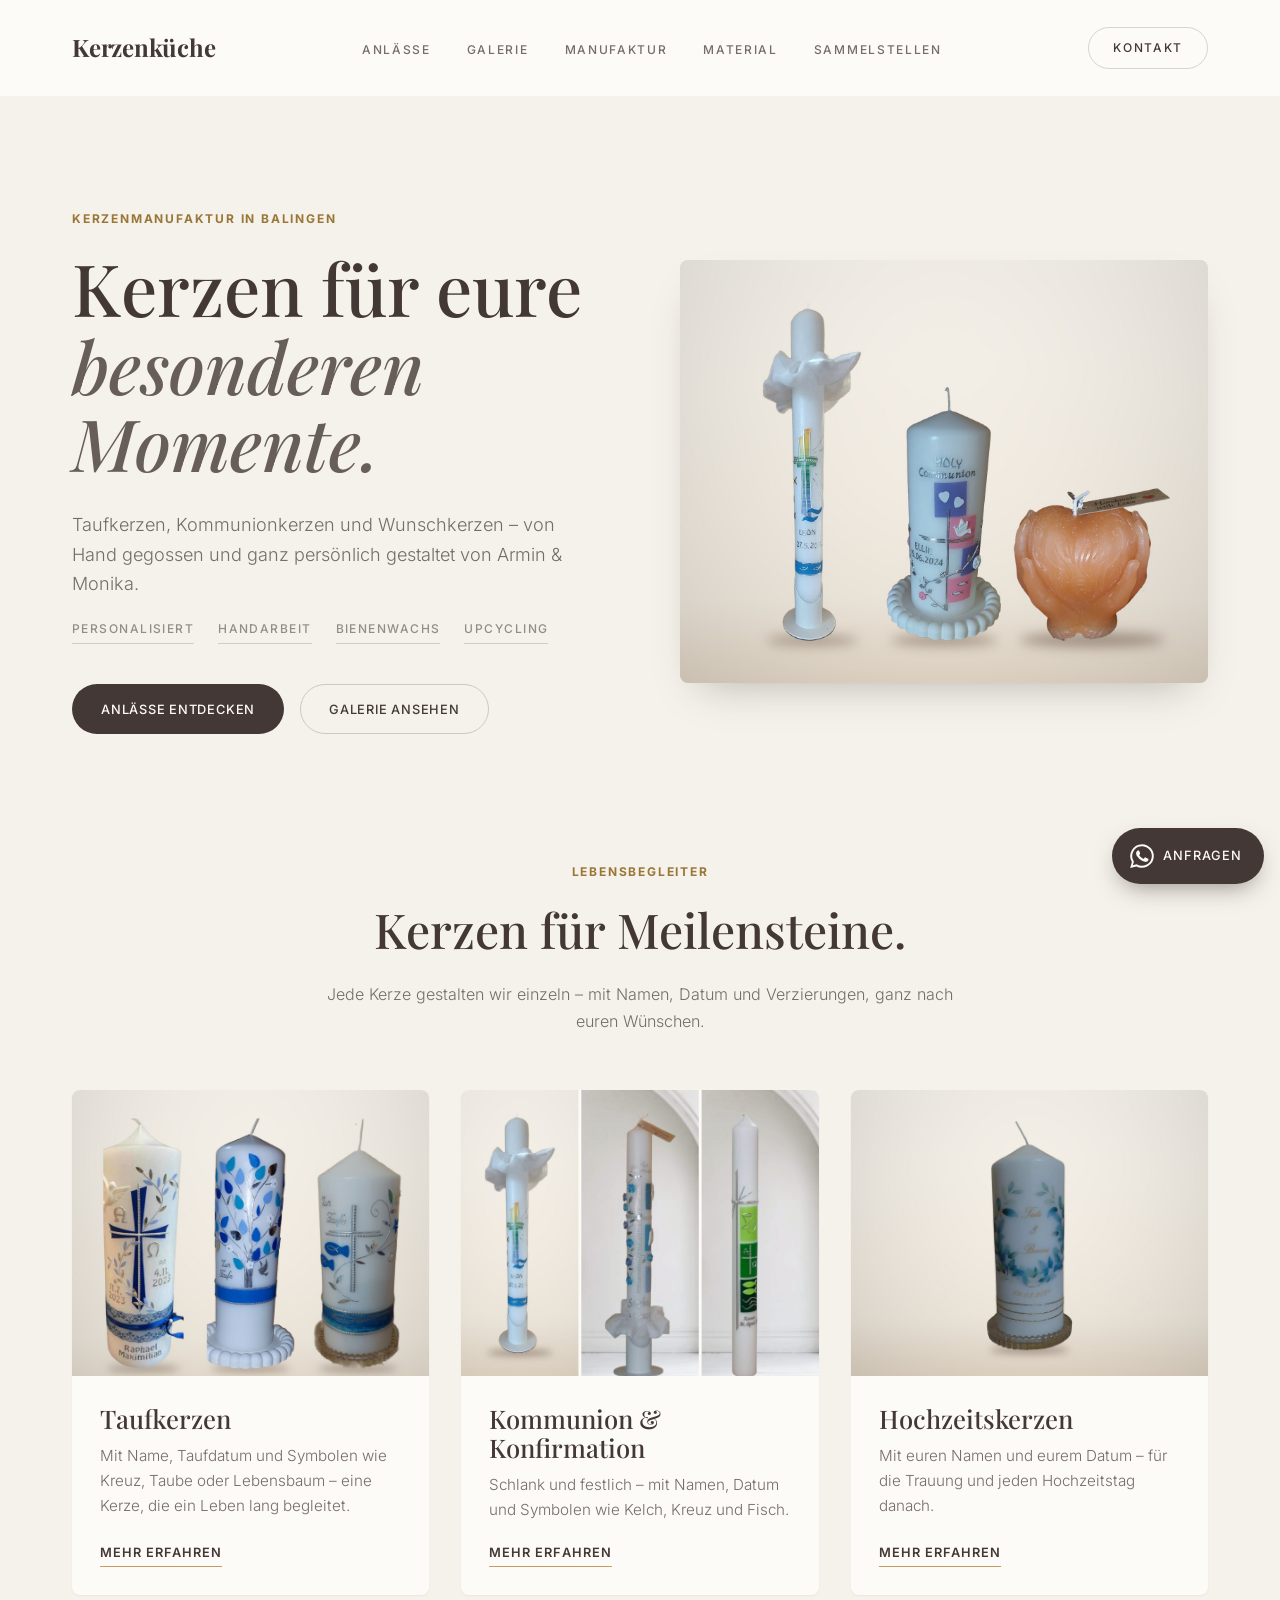
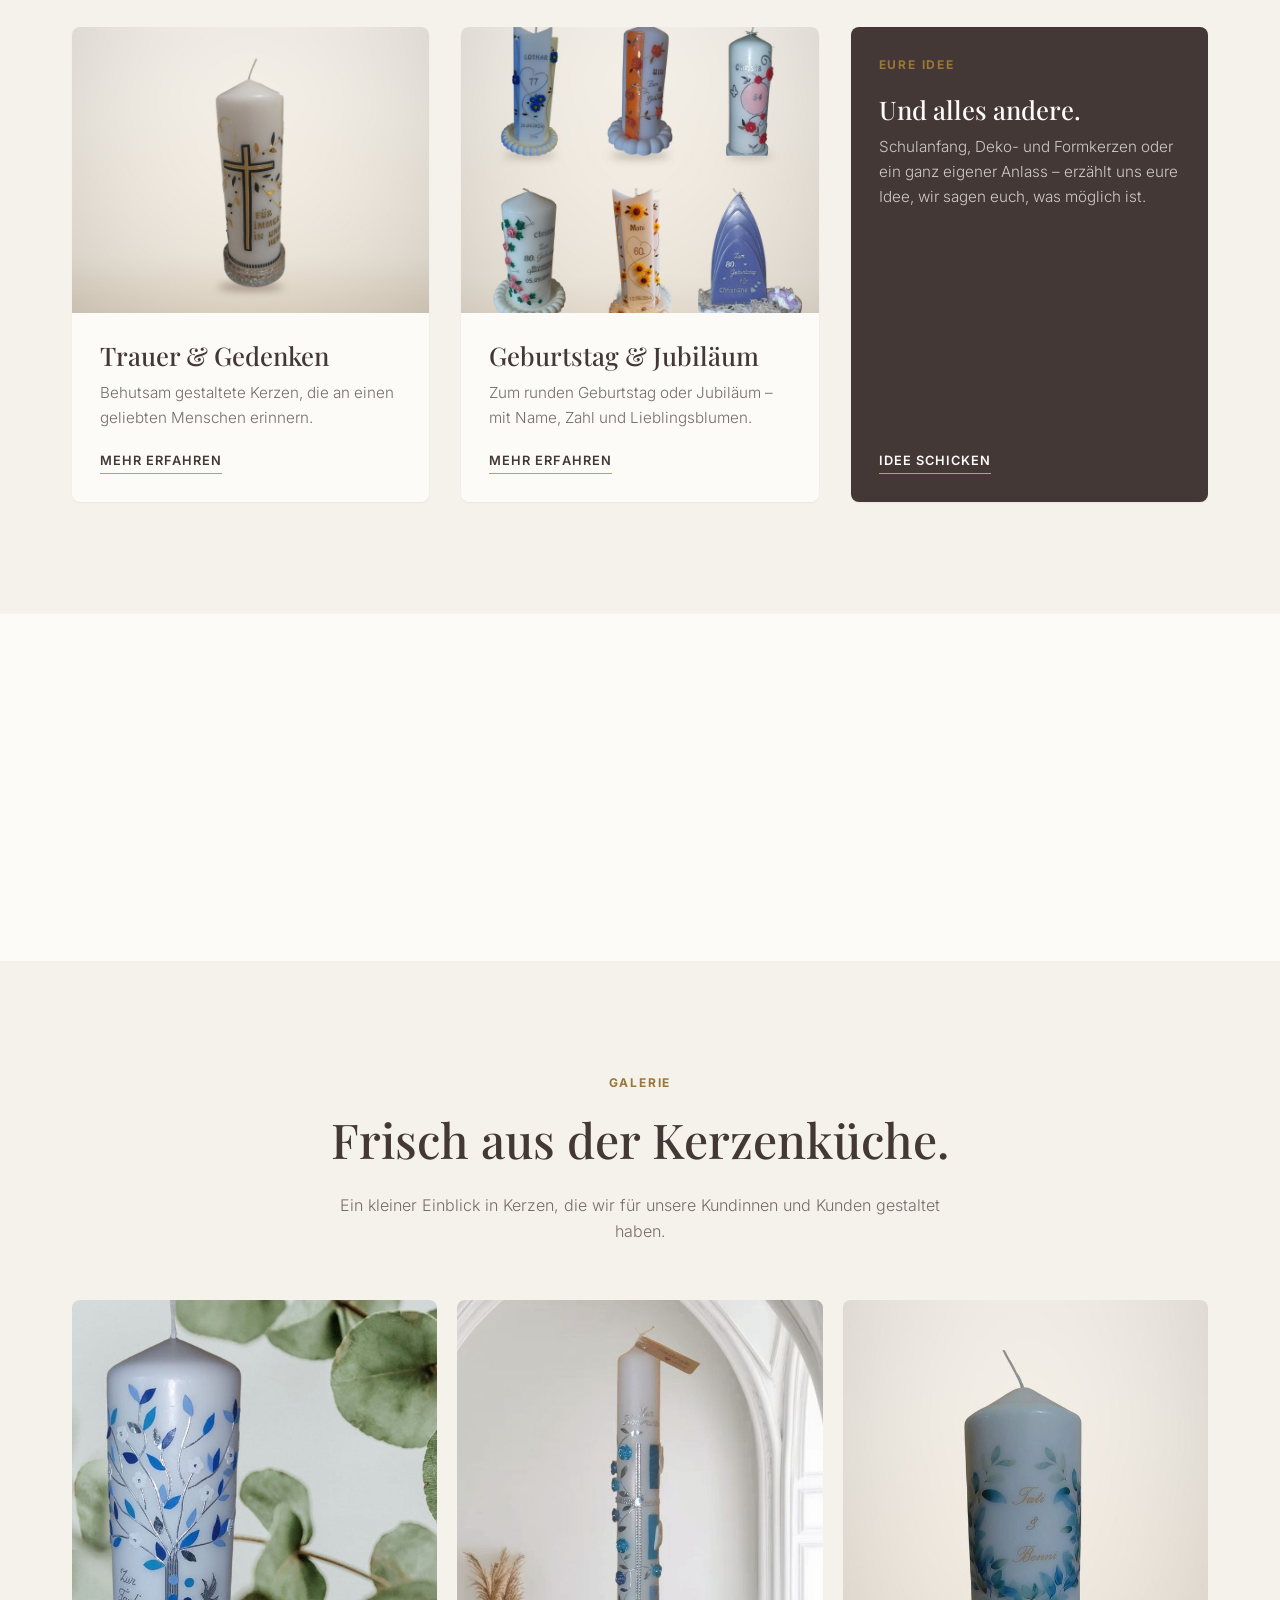
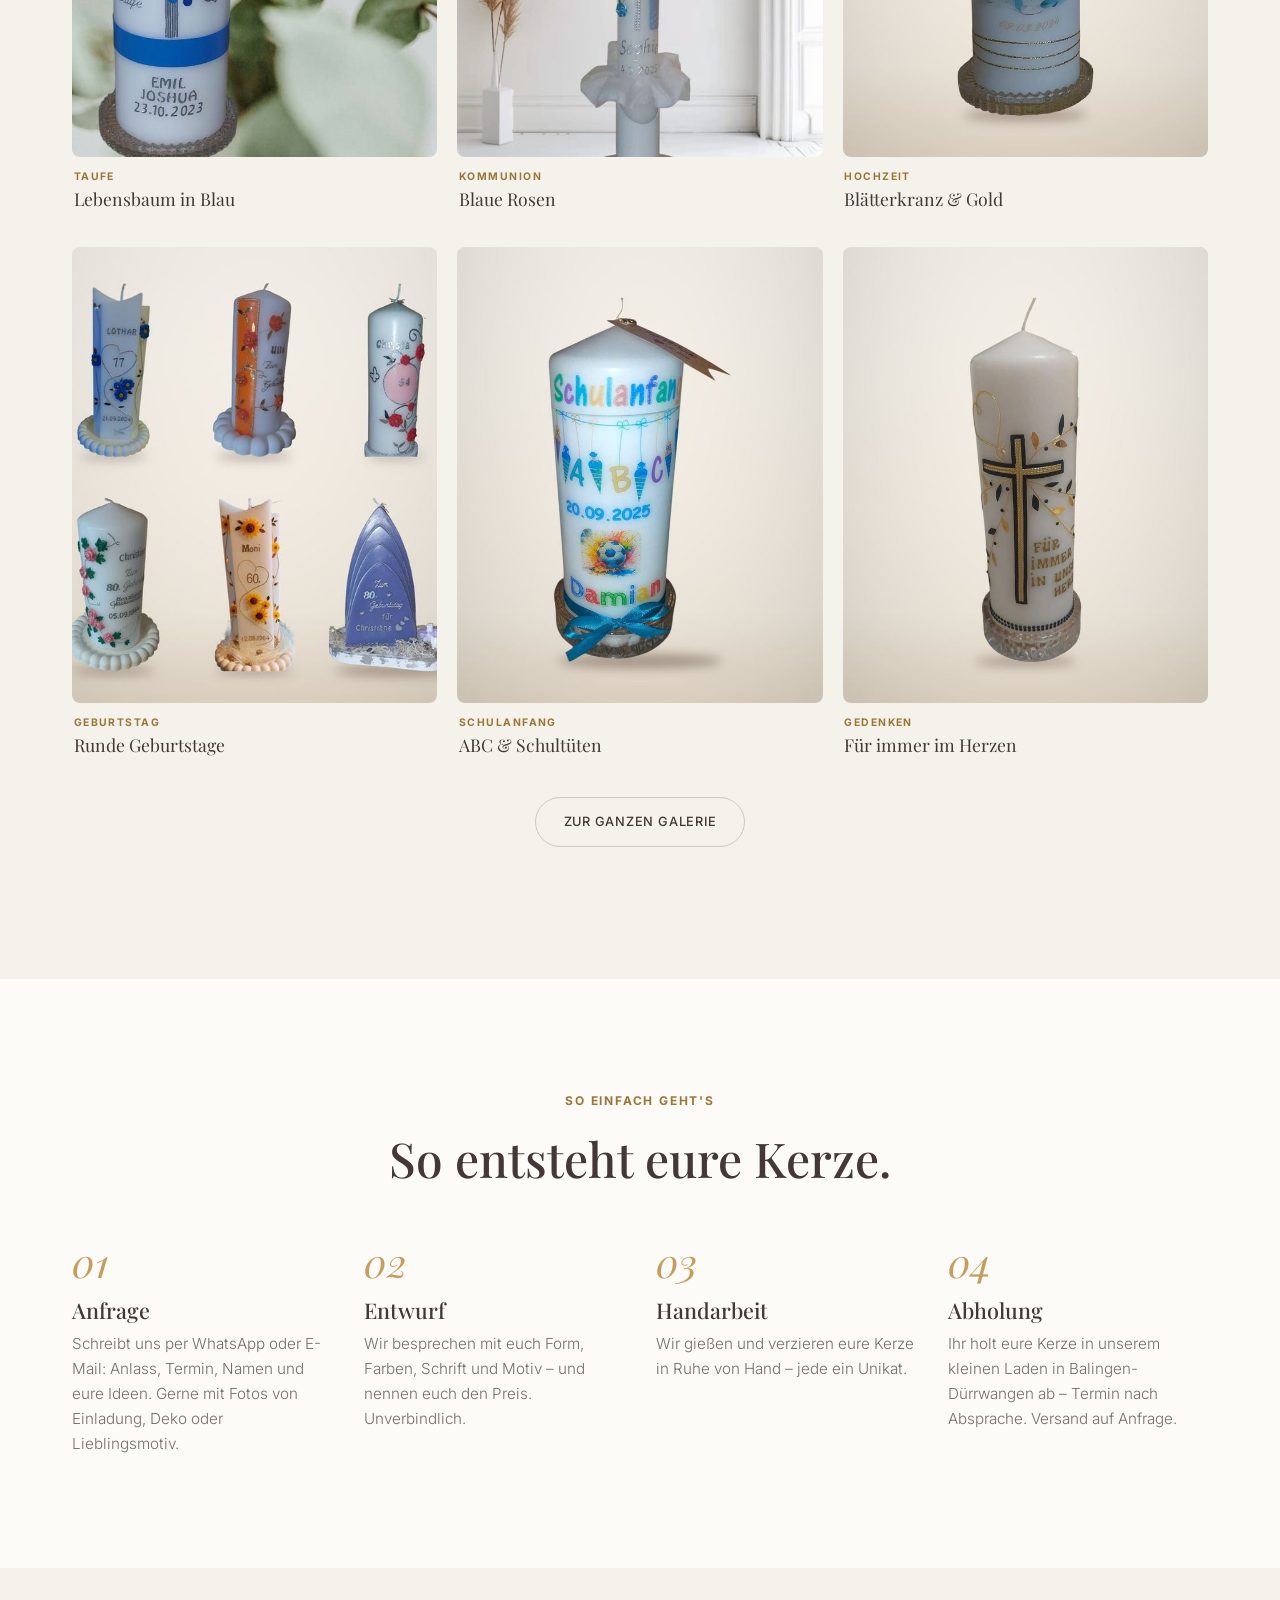
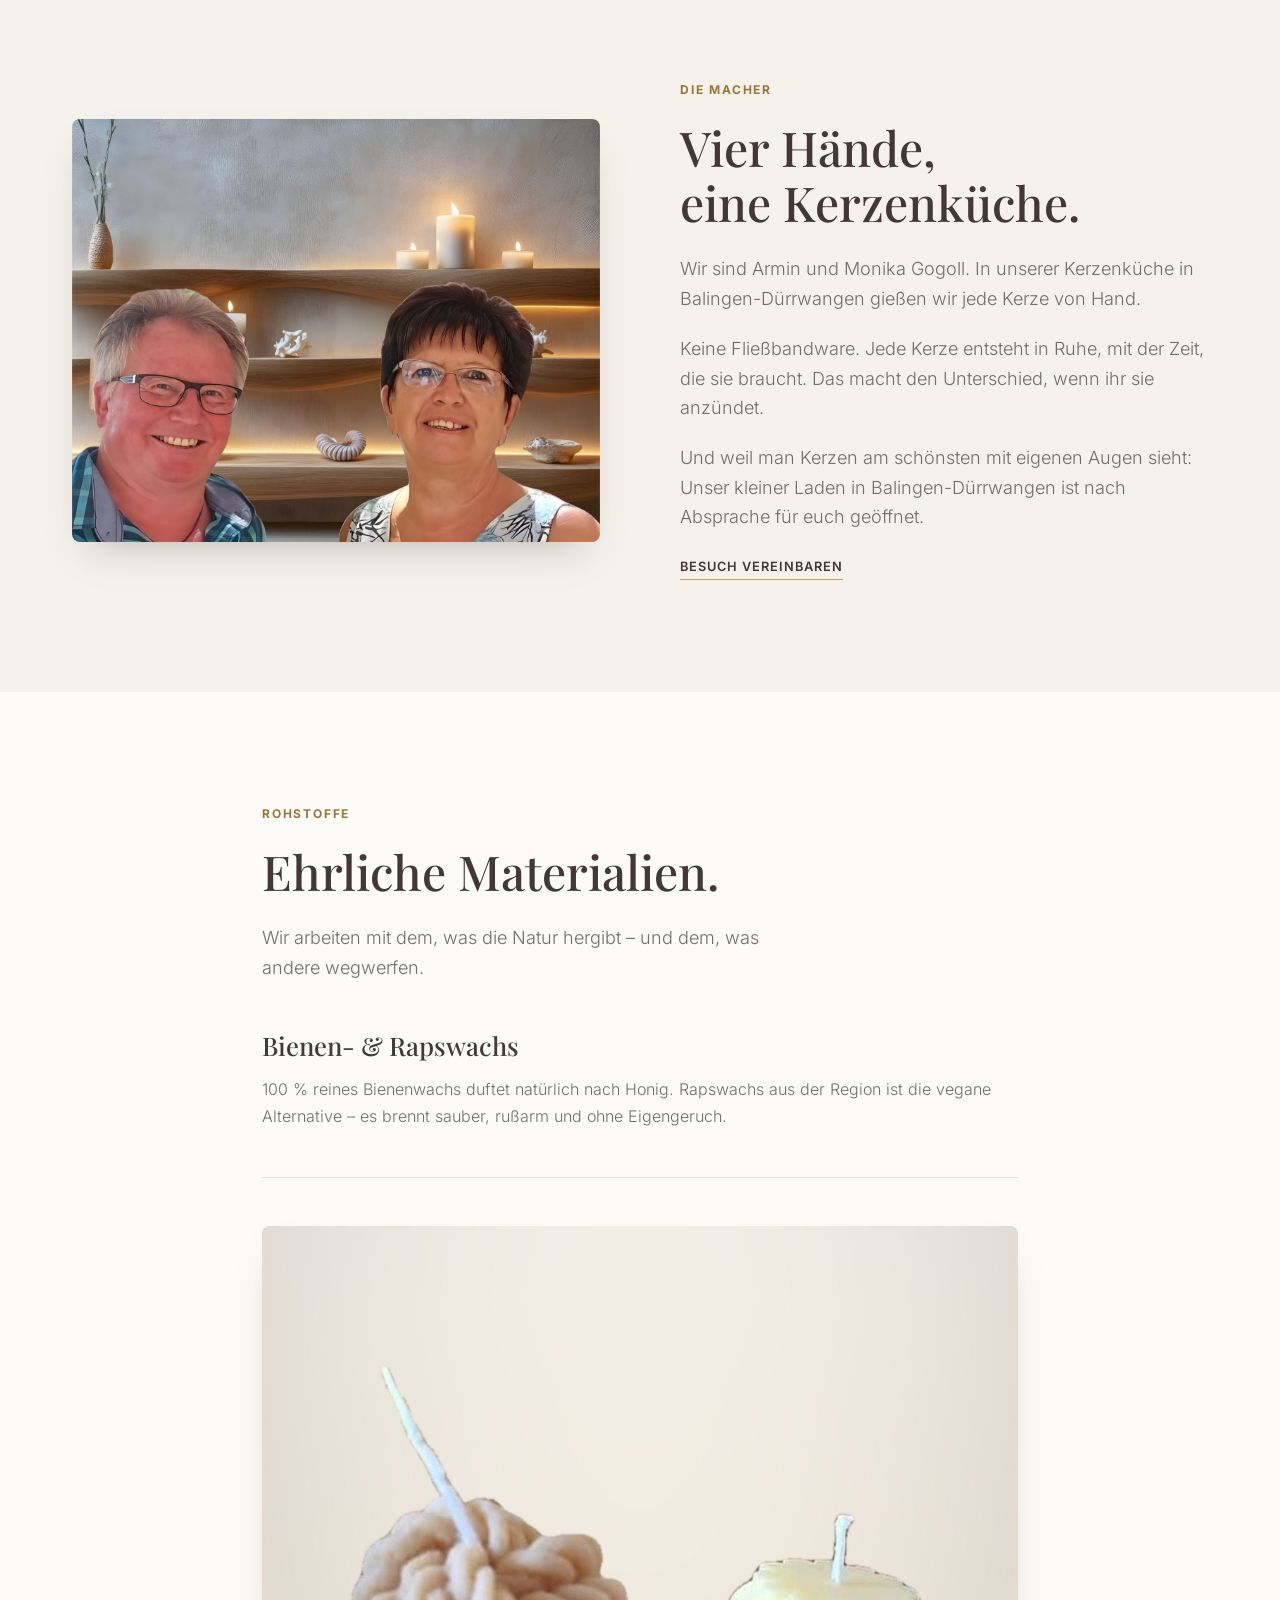
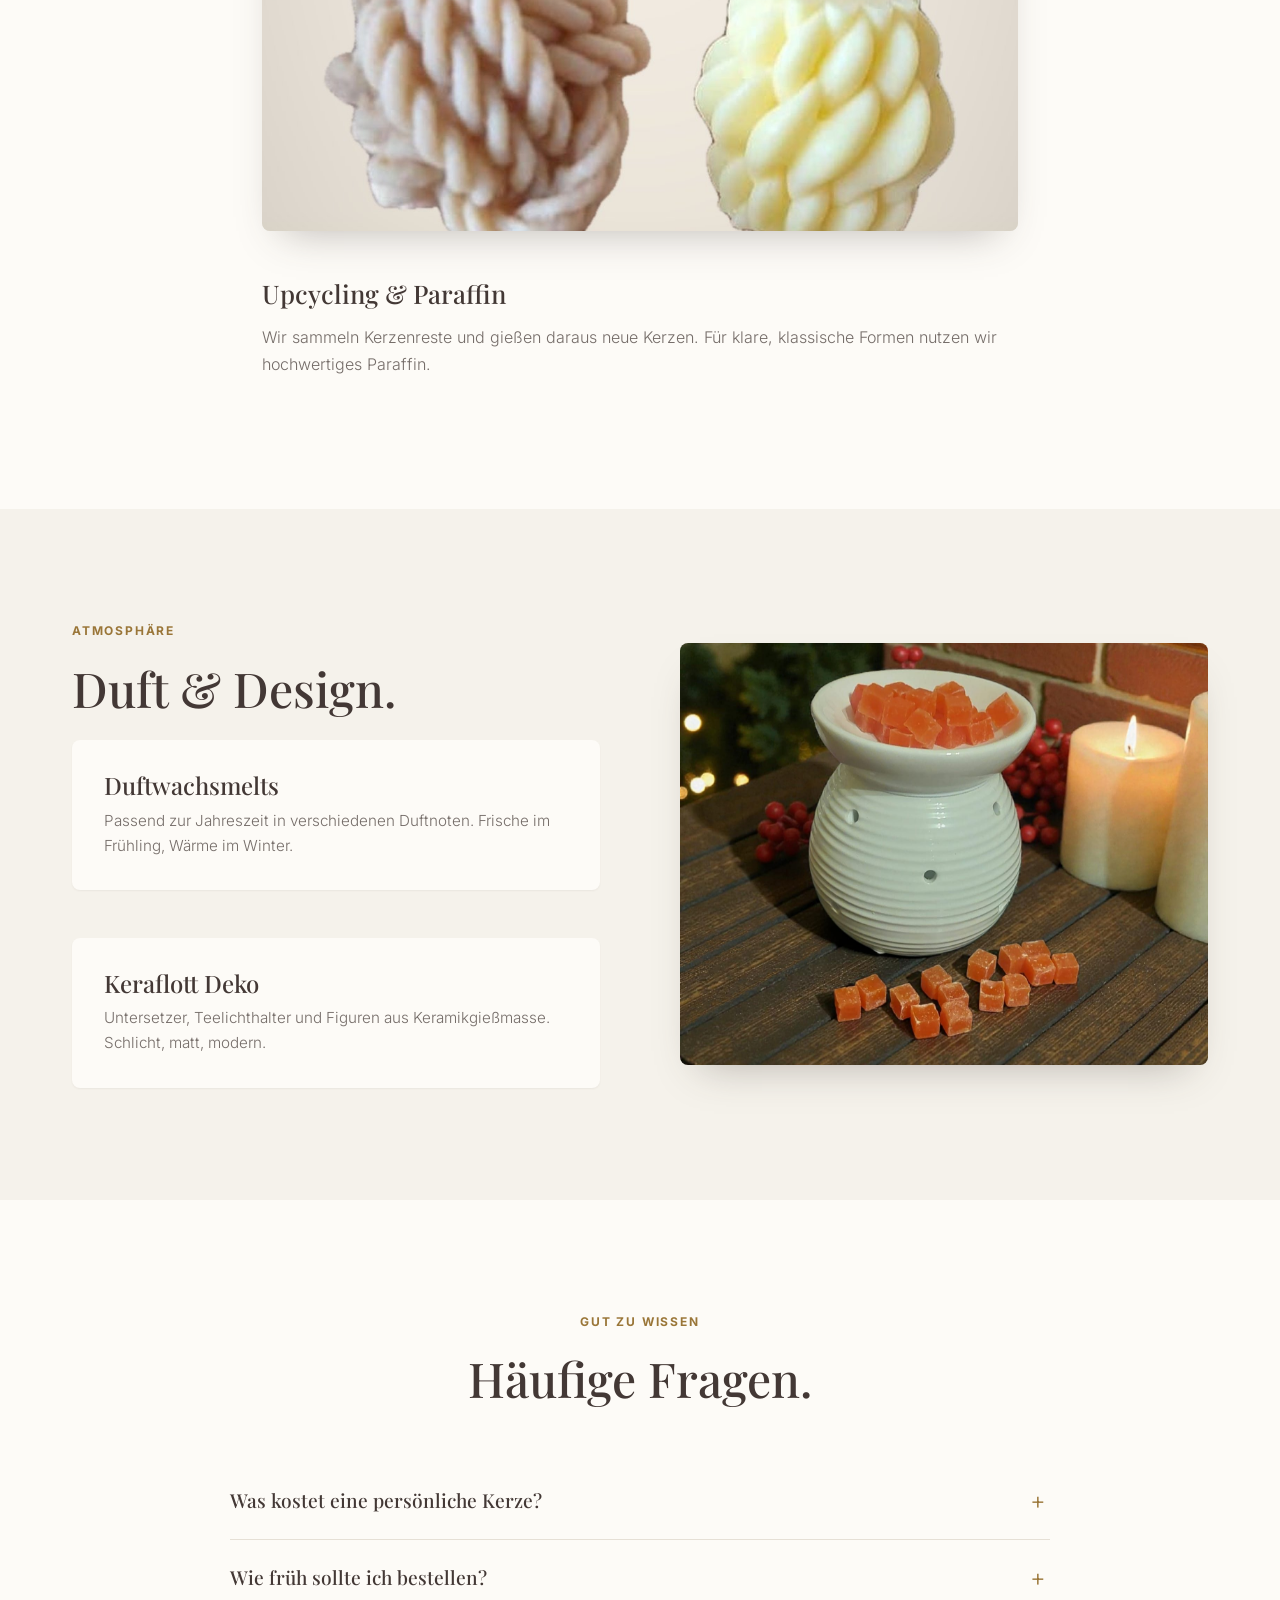
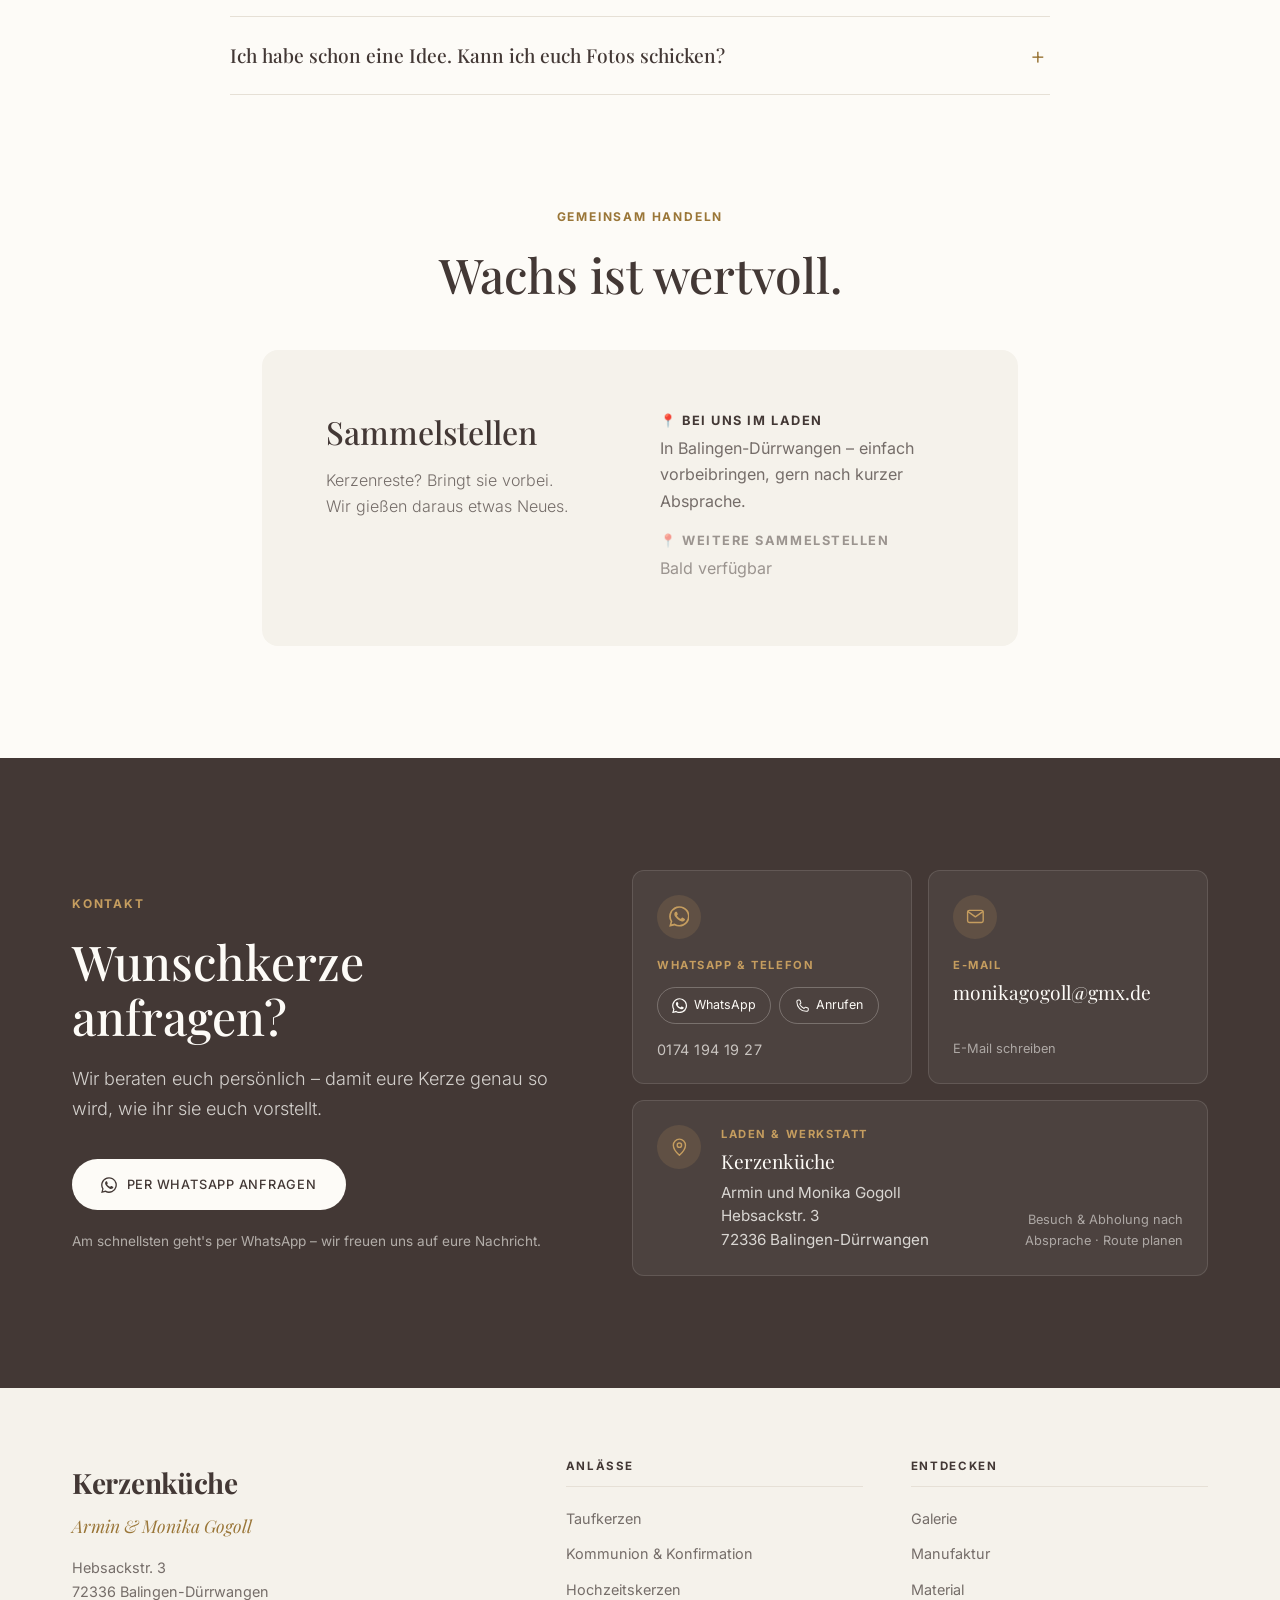
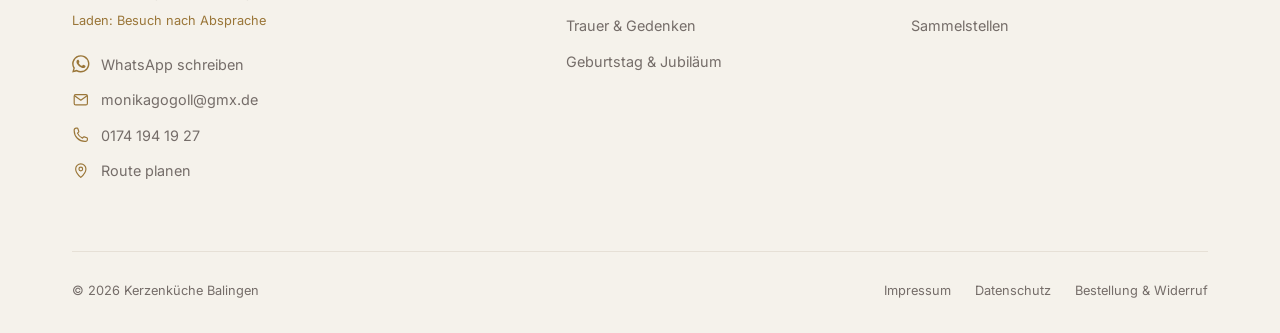
==== commit ed49e056: "Alle Galerie-Bilder einheitlich auf Creme-Hintergrund - Einzelkerzen mit Magnific freigestellt, auf " ====
--- a/index.html
+++ b/index.html
@@ -325,7 +325,7 @@
 
                 <hr class="divider">
                 <div class="media">
-                    <img src="/bienenwachs.jpg" width="1080" height="1091" loading="lazy" alt="Handgegossene Formkerzen in Creme und Honiggelb">
+                    <img src="/galerie/bilder/formkerzen-creme-geflochten.jpg" width="1200" height="1500" loading="lazy" alt="Handgegossene Formkerzen in Creme und Natur">
                 </div>
 
                 <h3 style="font-size:1.6rem;margin-top:3rem">Upcycling &amp; Paraffin</h3>
@@ -491,7 +491,7 @@
         </div>
     </footer>
 
-    <script src="/galerie/bilder.js?v=4"></script>
+    <script src="/galerie/bilder.js?v=5"></script>
     <script src="/js/main.js?v=11"></script>
 </body>
 </html>
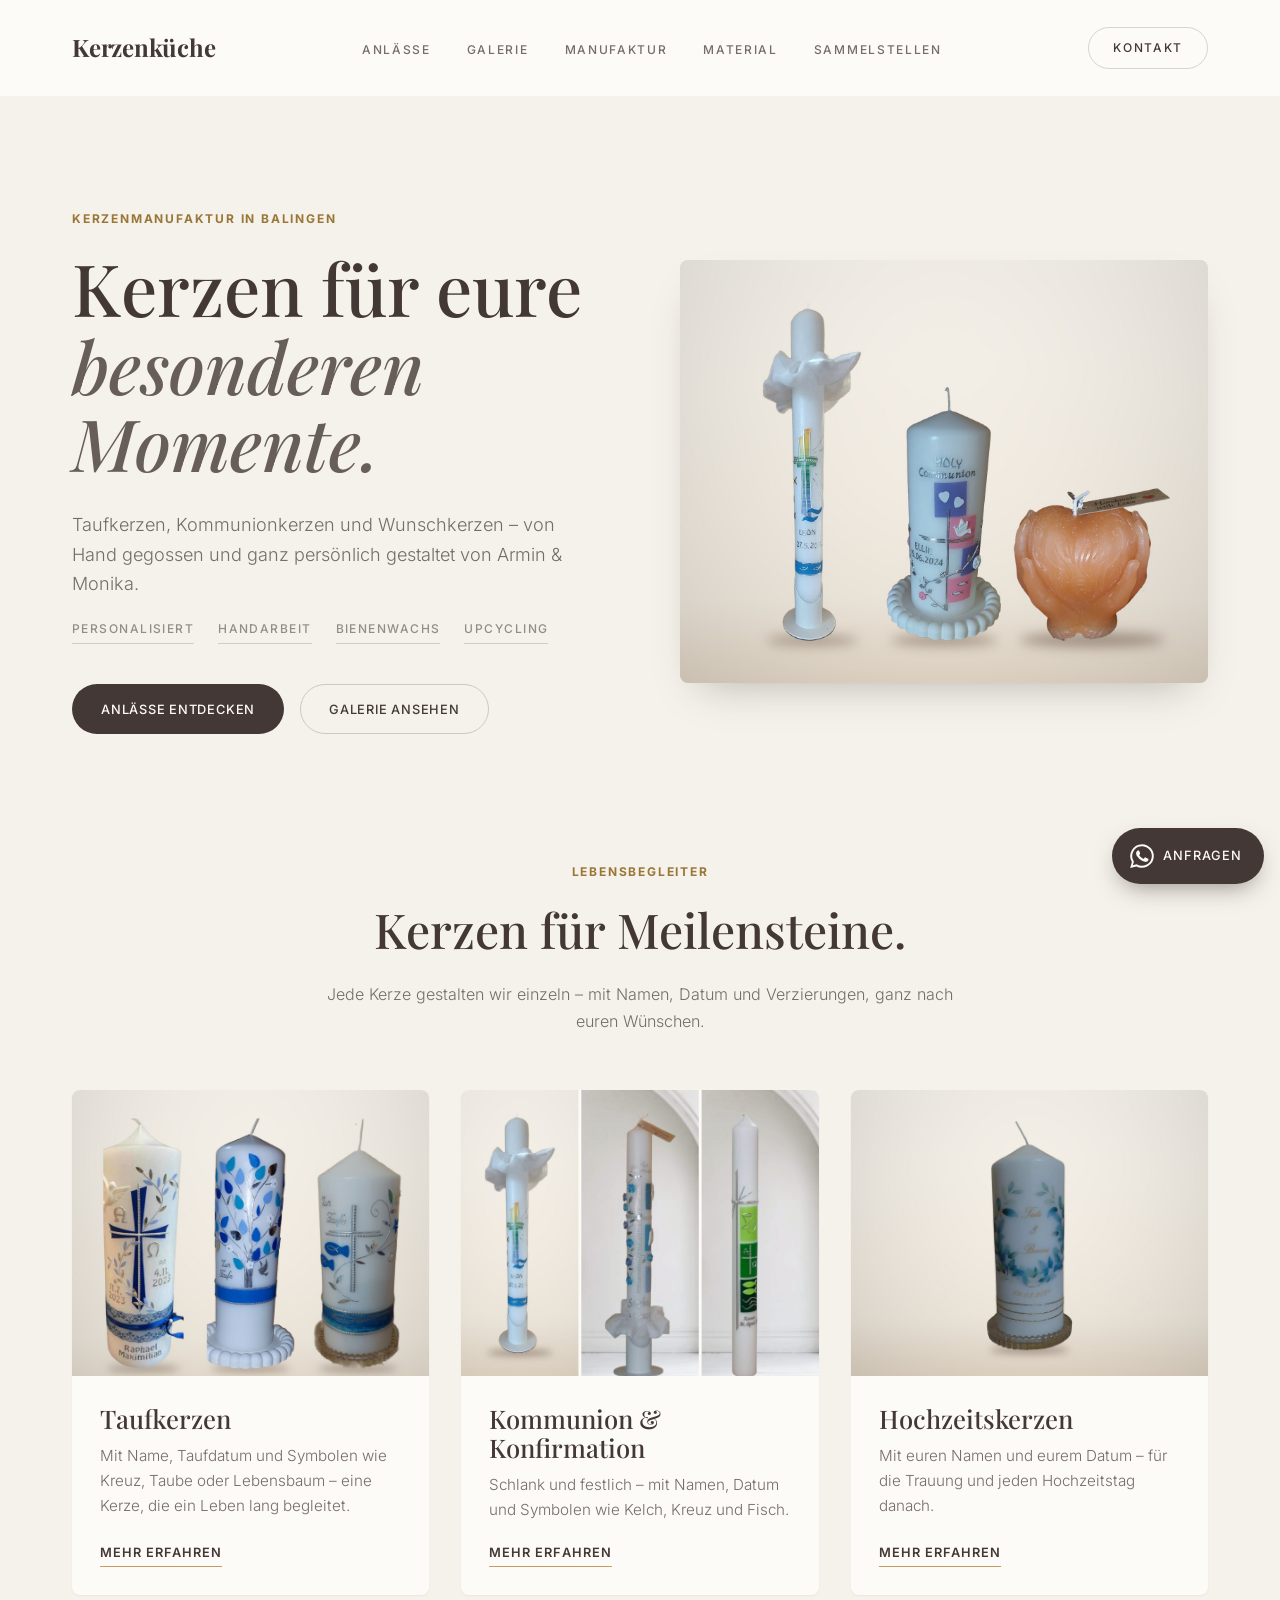
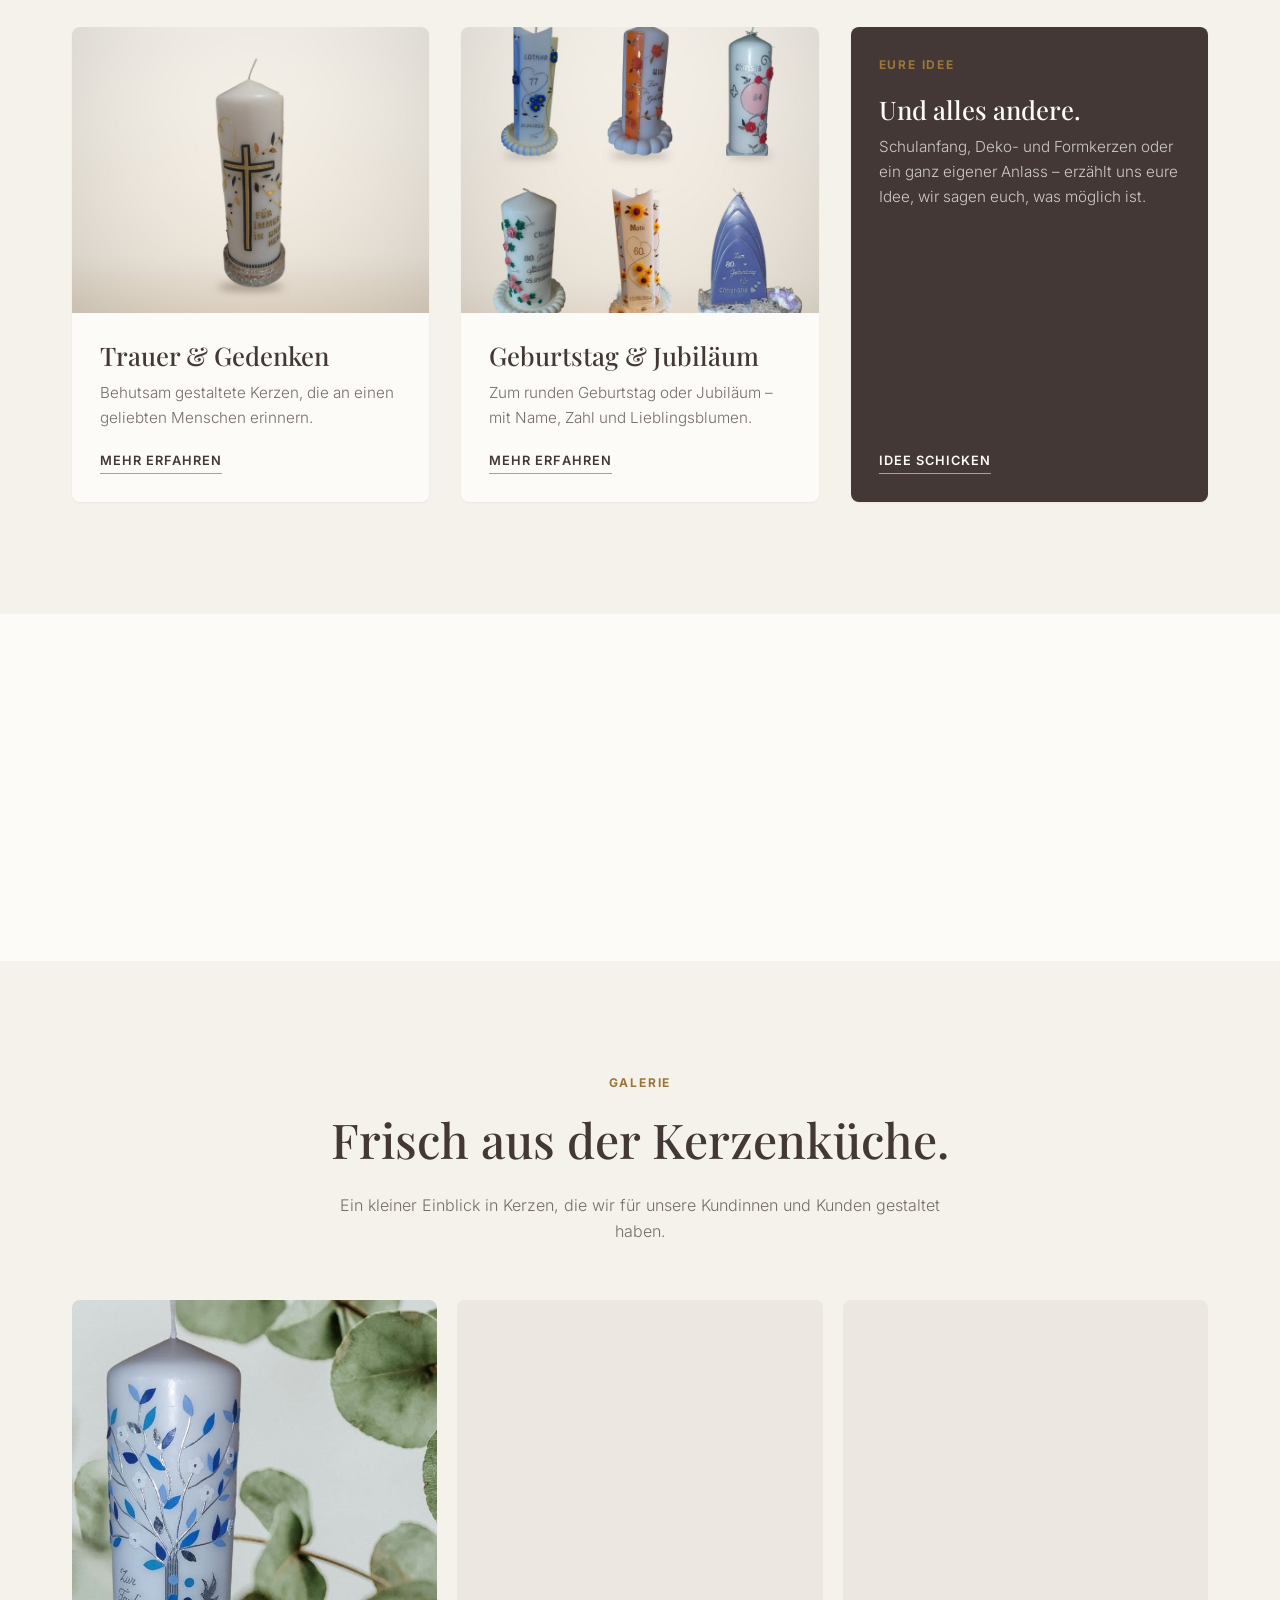
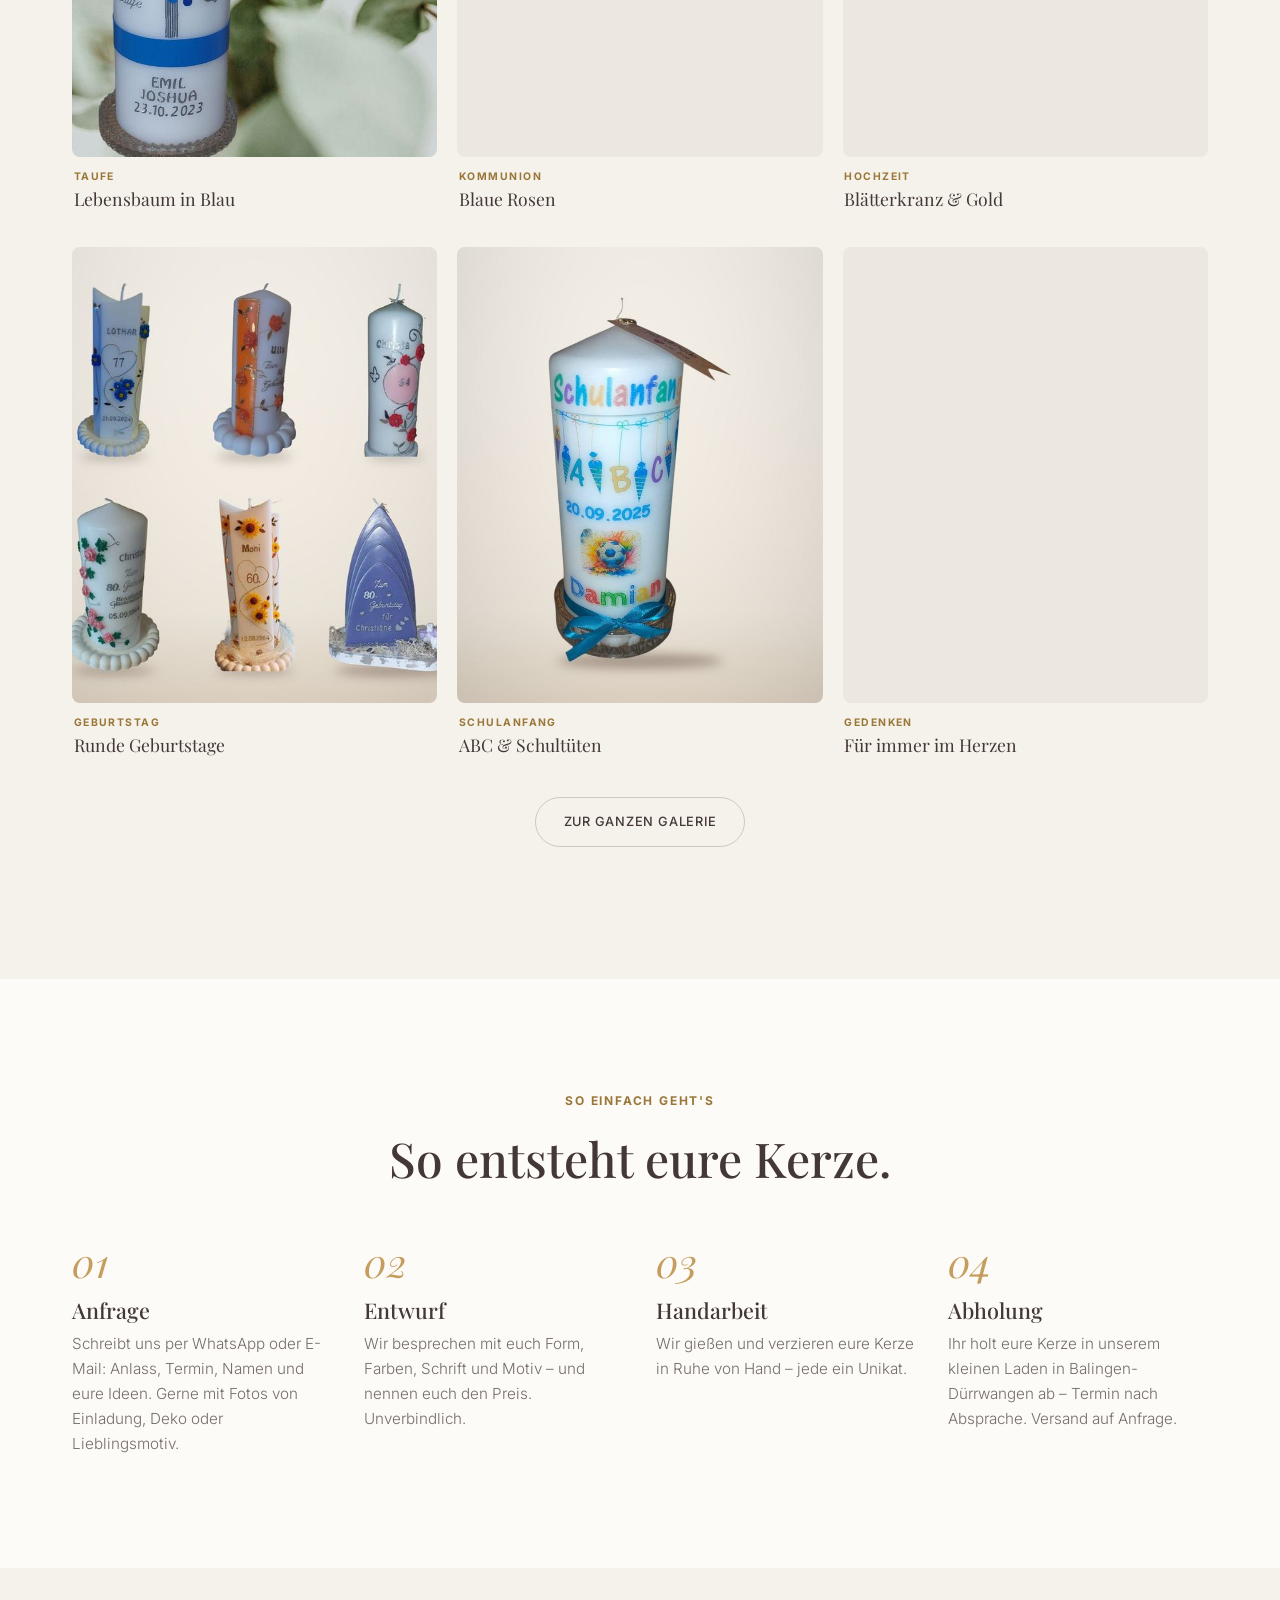
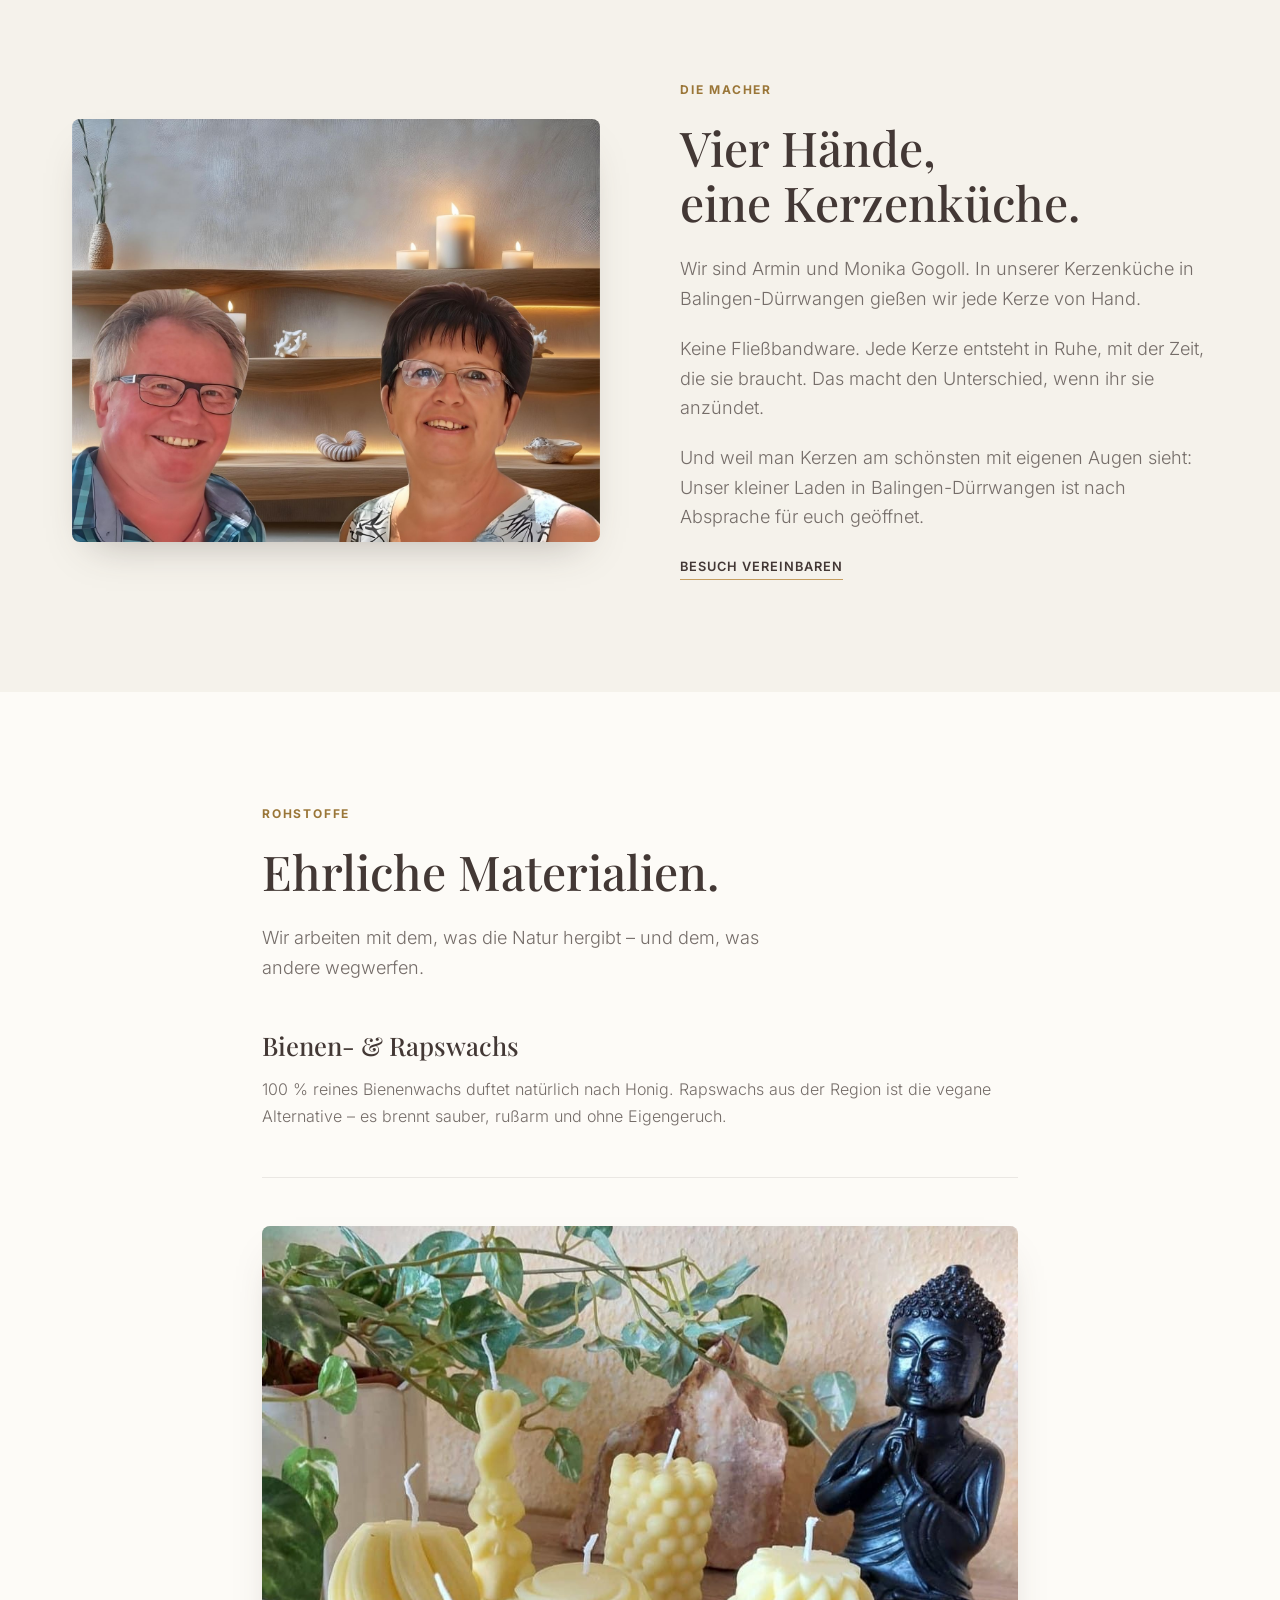
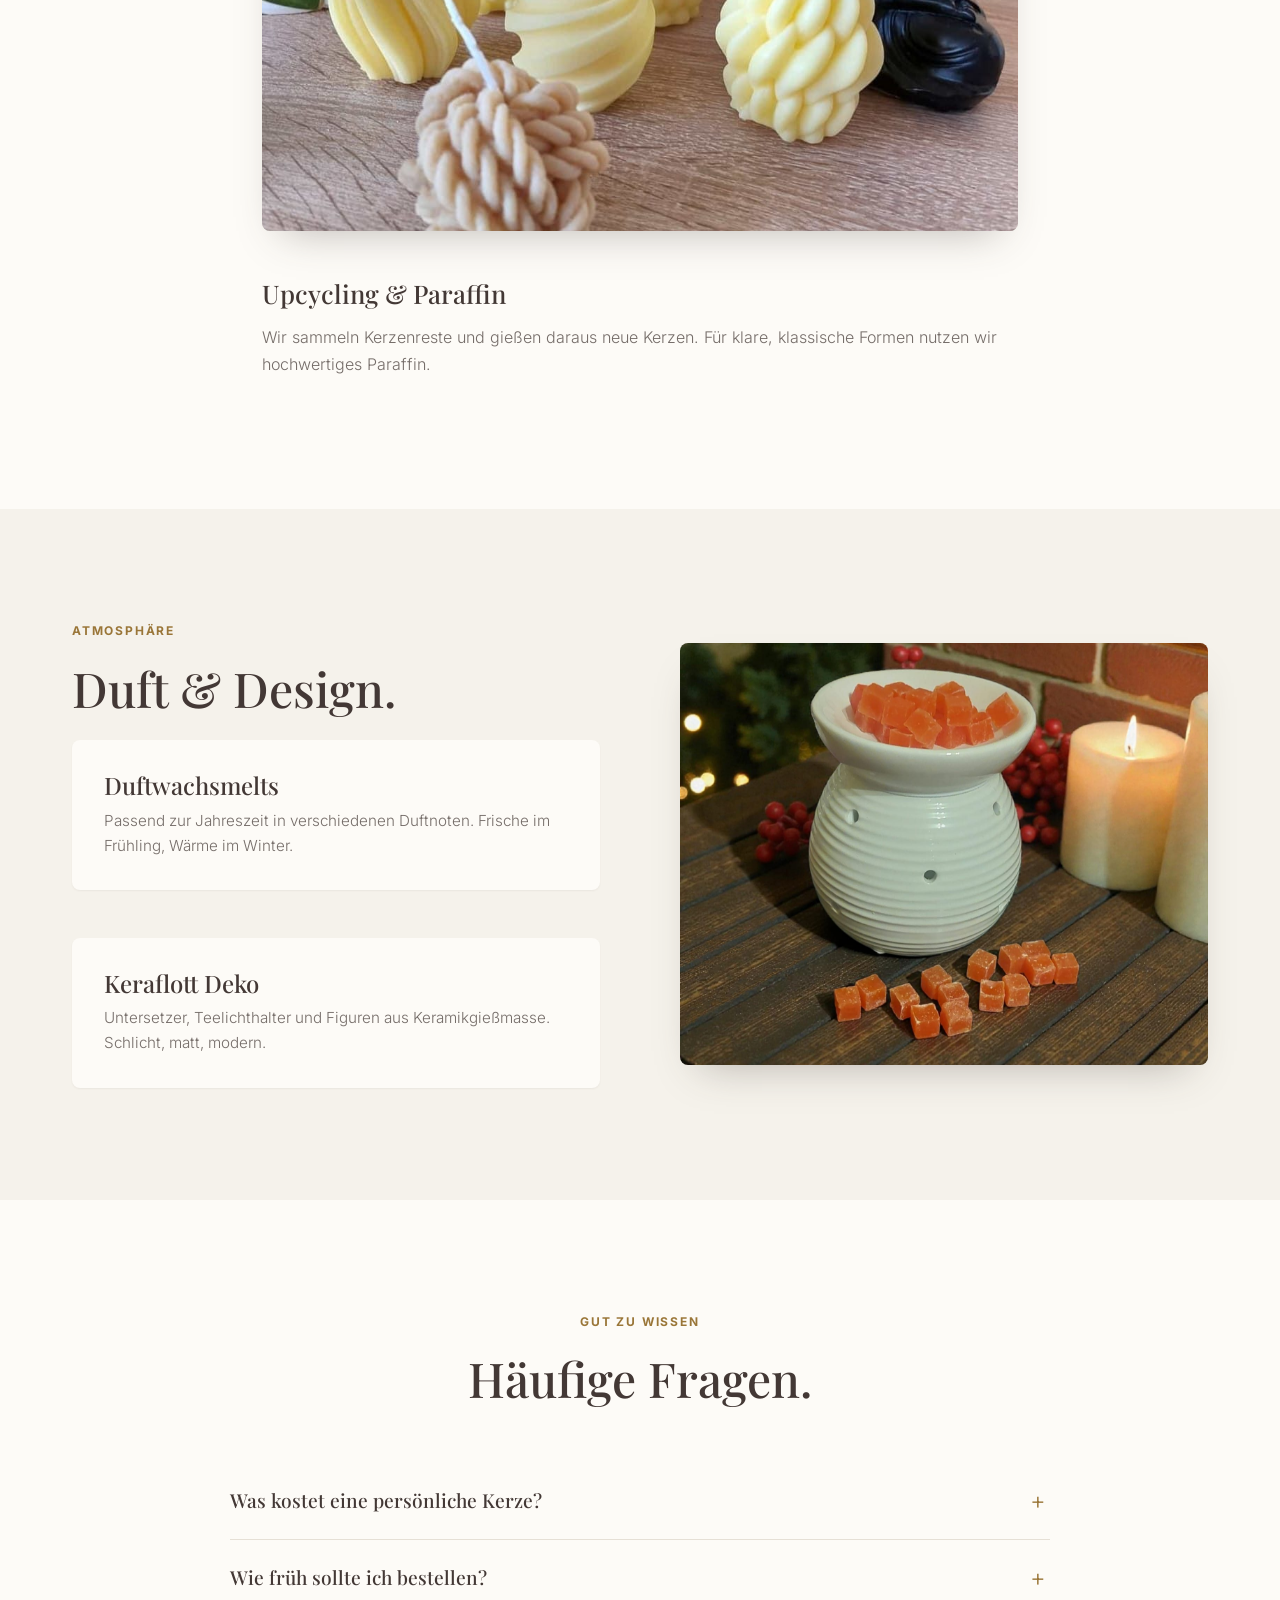
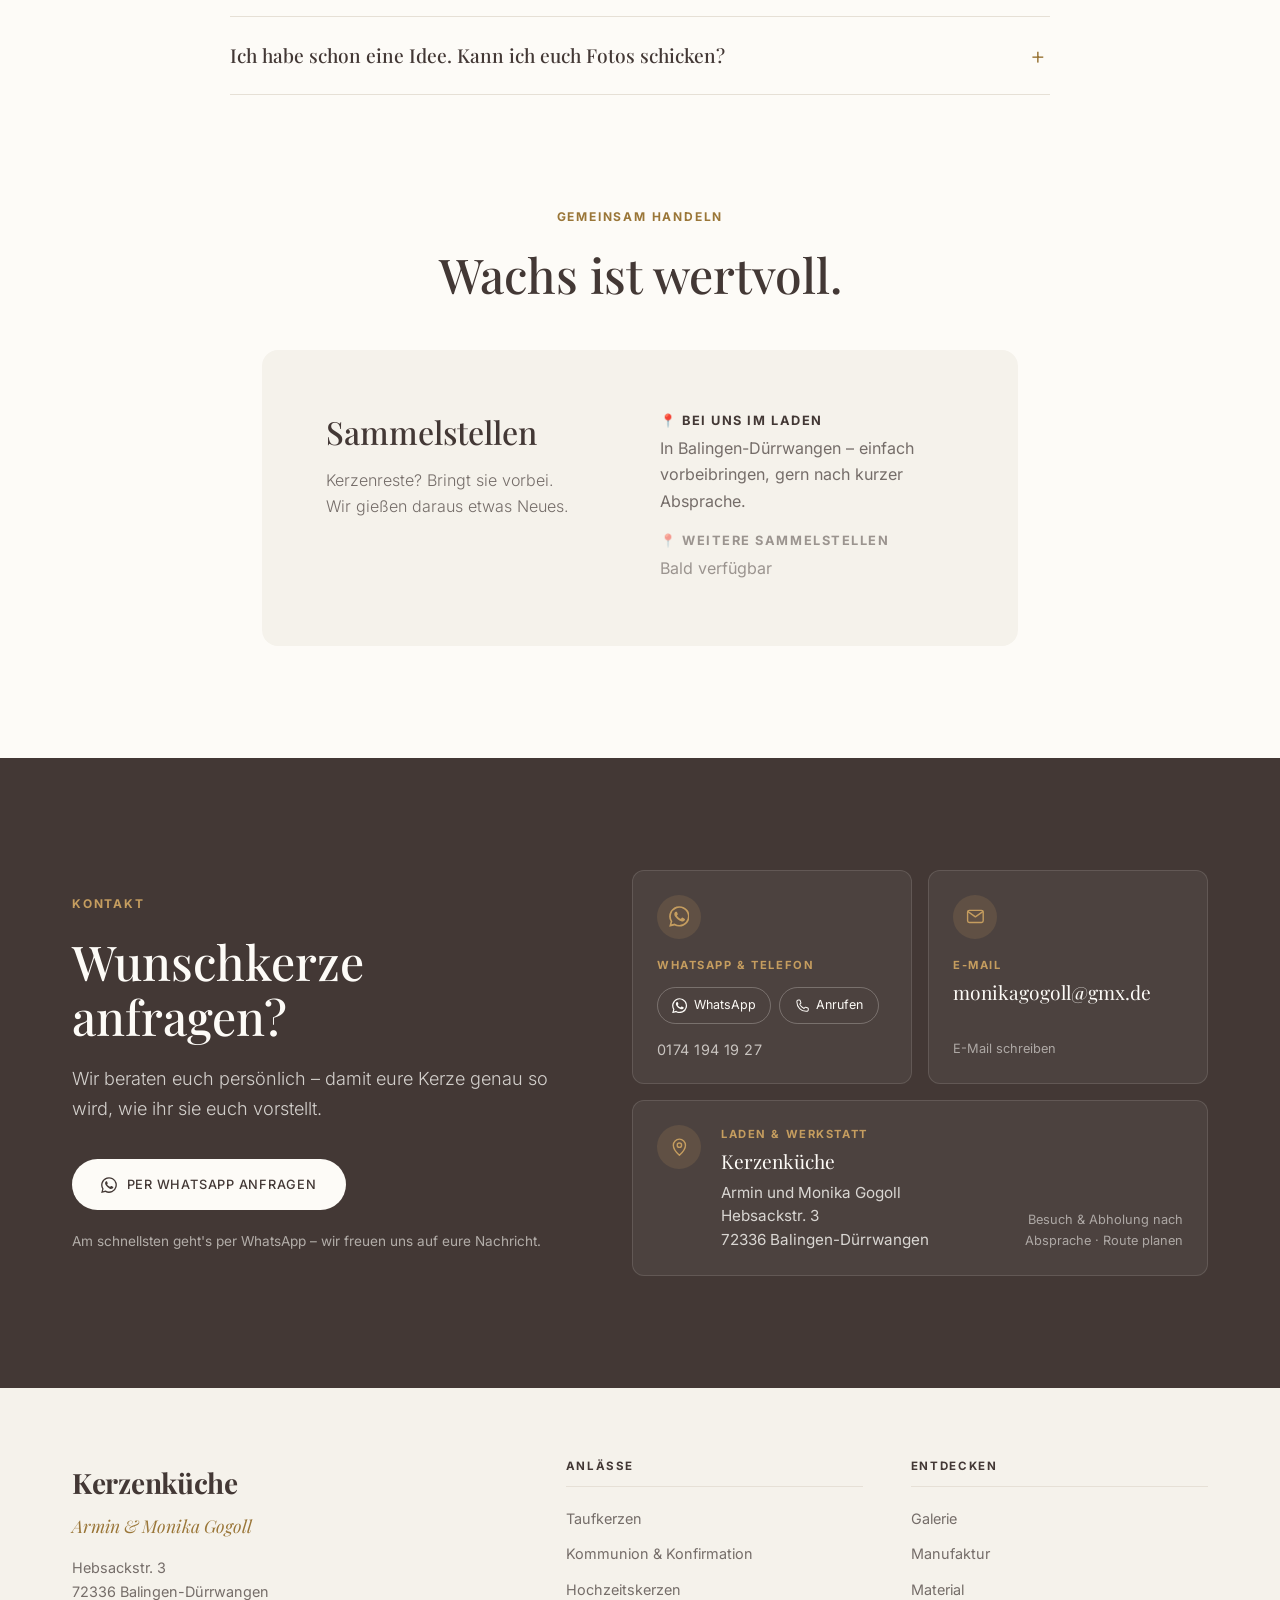
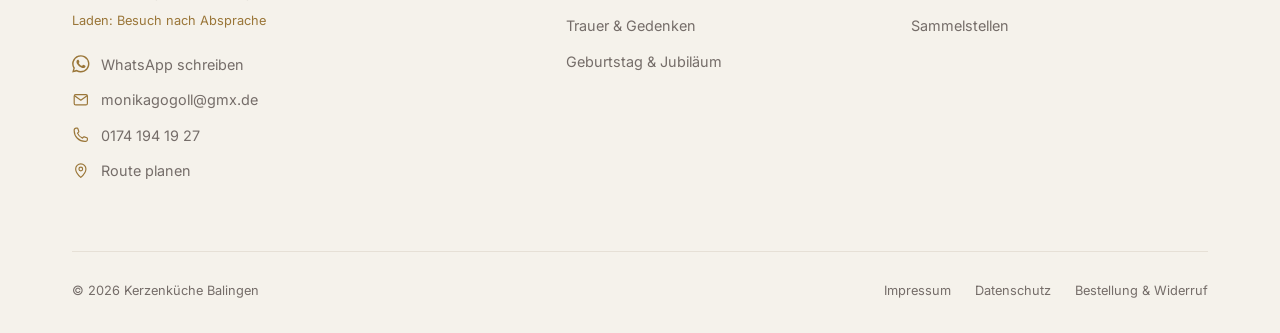
==== commit 153b476f: "Deko- und Formkerzen wieder mit Originalfotos Die freigestellten Reihen wirkten künstlich; die Origi" ====
--- a/index.html
+++ b/index.html
@@ -325,7 +325,7 @@
 
                 <hr class="divider">
                 <div class="media">
-                    <img src="/galerie/bilder/formkerzen-creme-geflochten.jpg" width="1200" height="1500" loading="lazy" alt="Handgegossene Formkerzen in Creme und Natur">
+                    <img src="/galerie/bilder/formkerzen-creme-gedreht.jpg" width="1080" height="1091" loading="lazy" alt="Handgegossene Formkerzen in Creme und Honiggelb">
                 </div>
 
                 <h3 style="font-size:1.6rem;margin-top:3rem">Upcycling &amp; Paraffin</h3>
@@ -491,7 +491,7 @@
         </div>
     </footer>
 
-    <script src="/galerie/bilder.js?v=5"></script>
+    <script src="/galerie/bilder.js?v=6"></script>
     <script src="/js/main.js?v=11"></script>
 </body>
 </html>
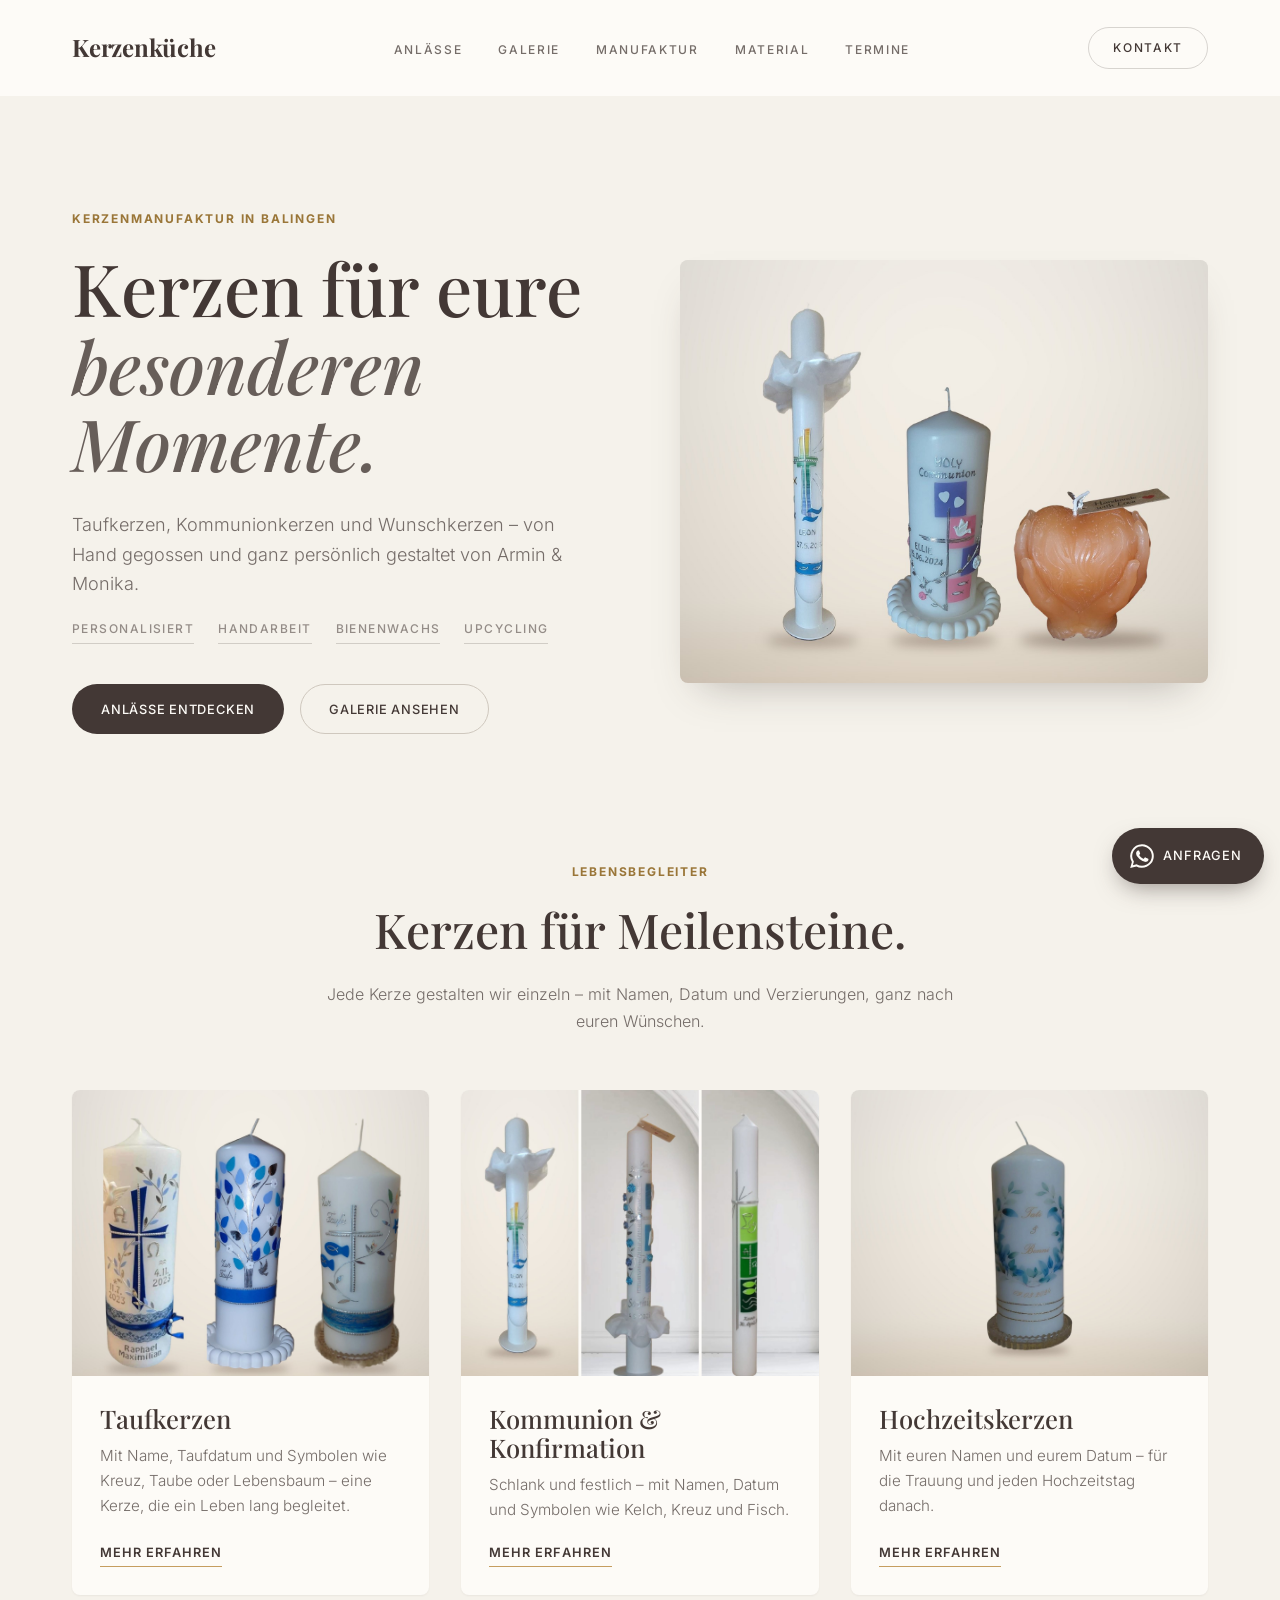
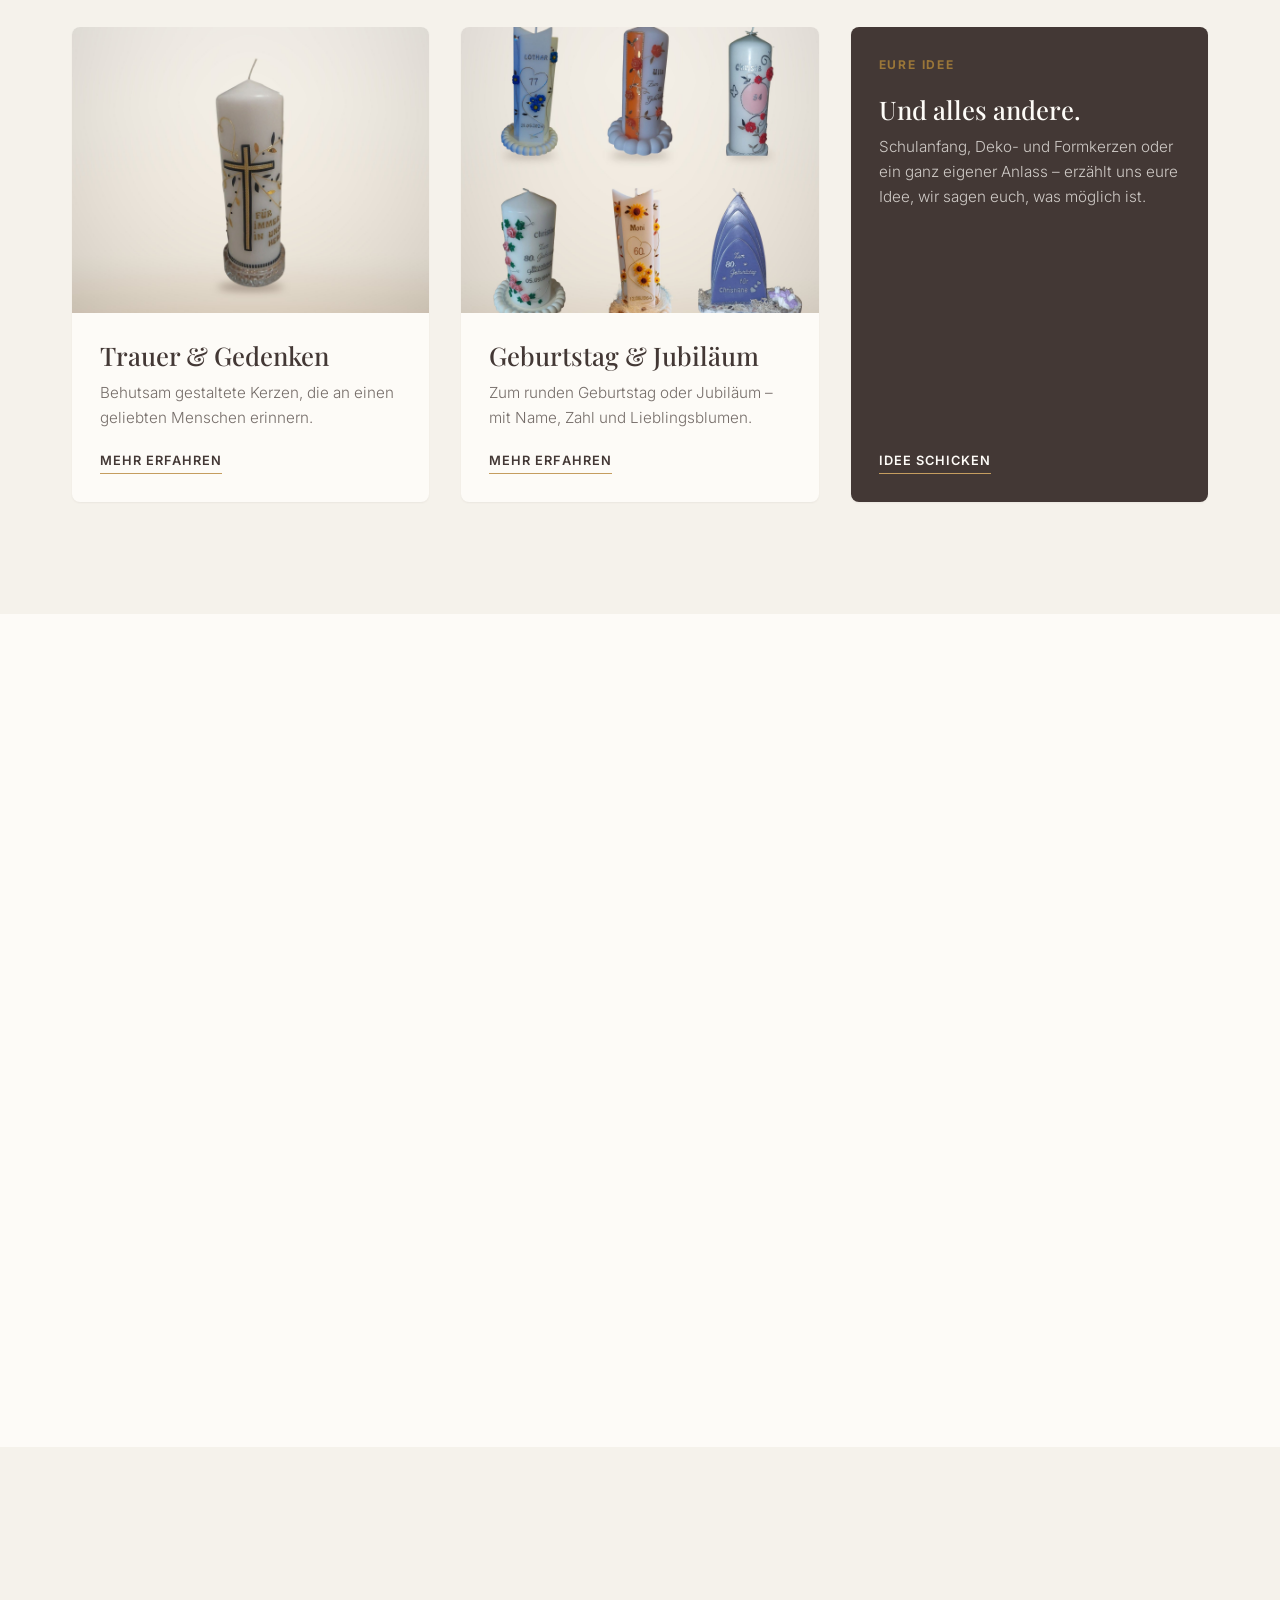
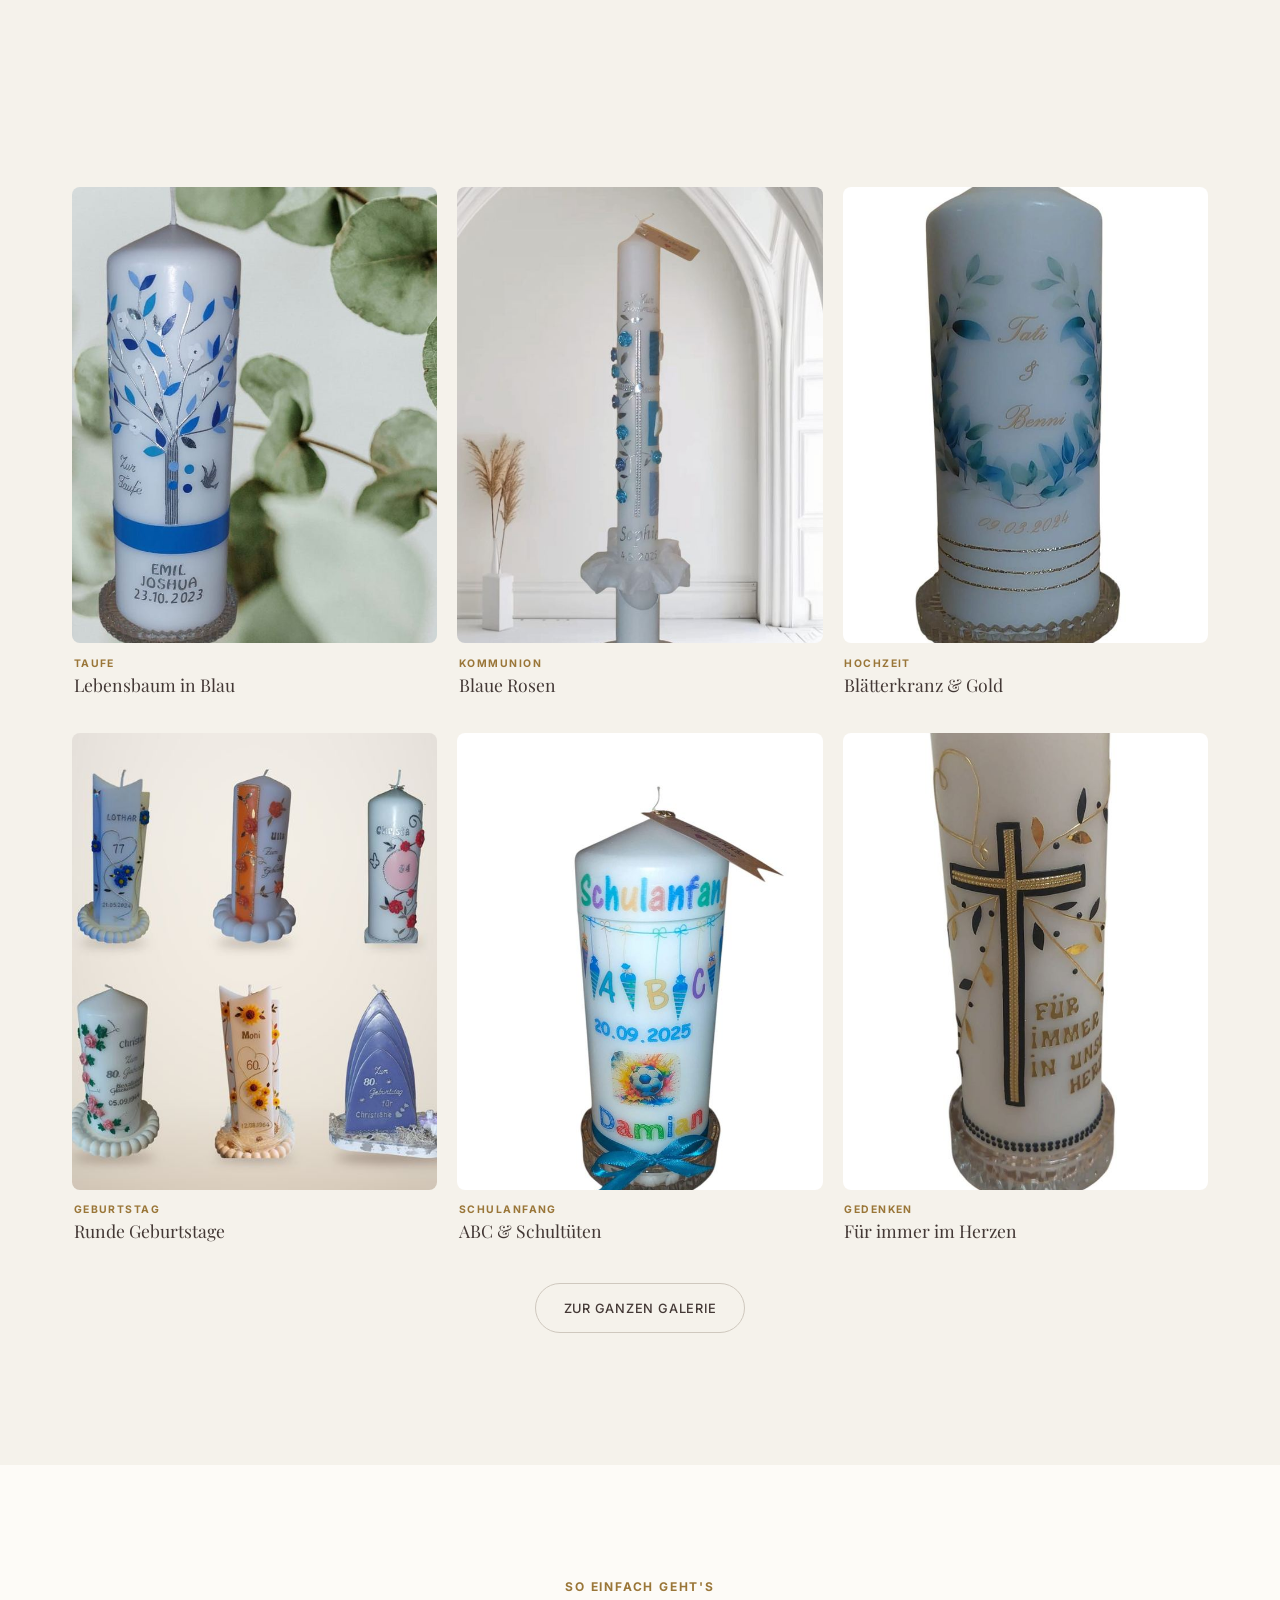
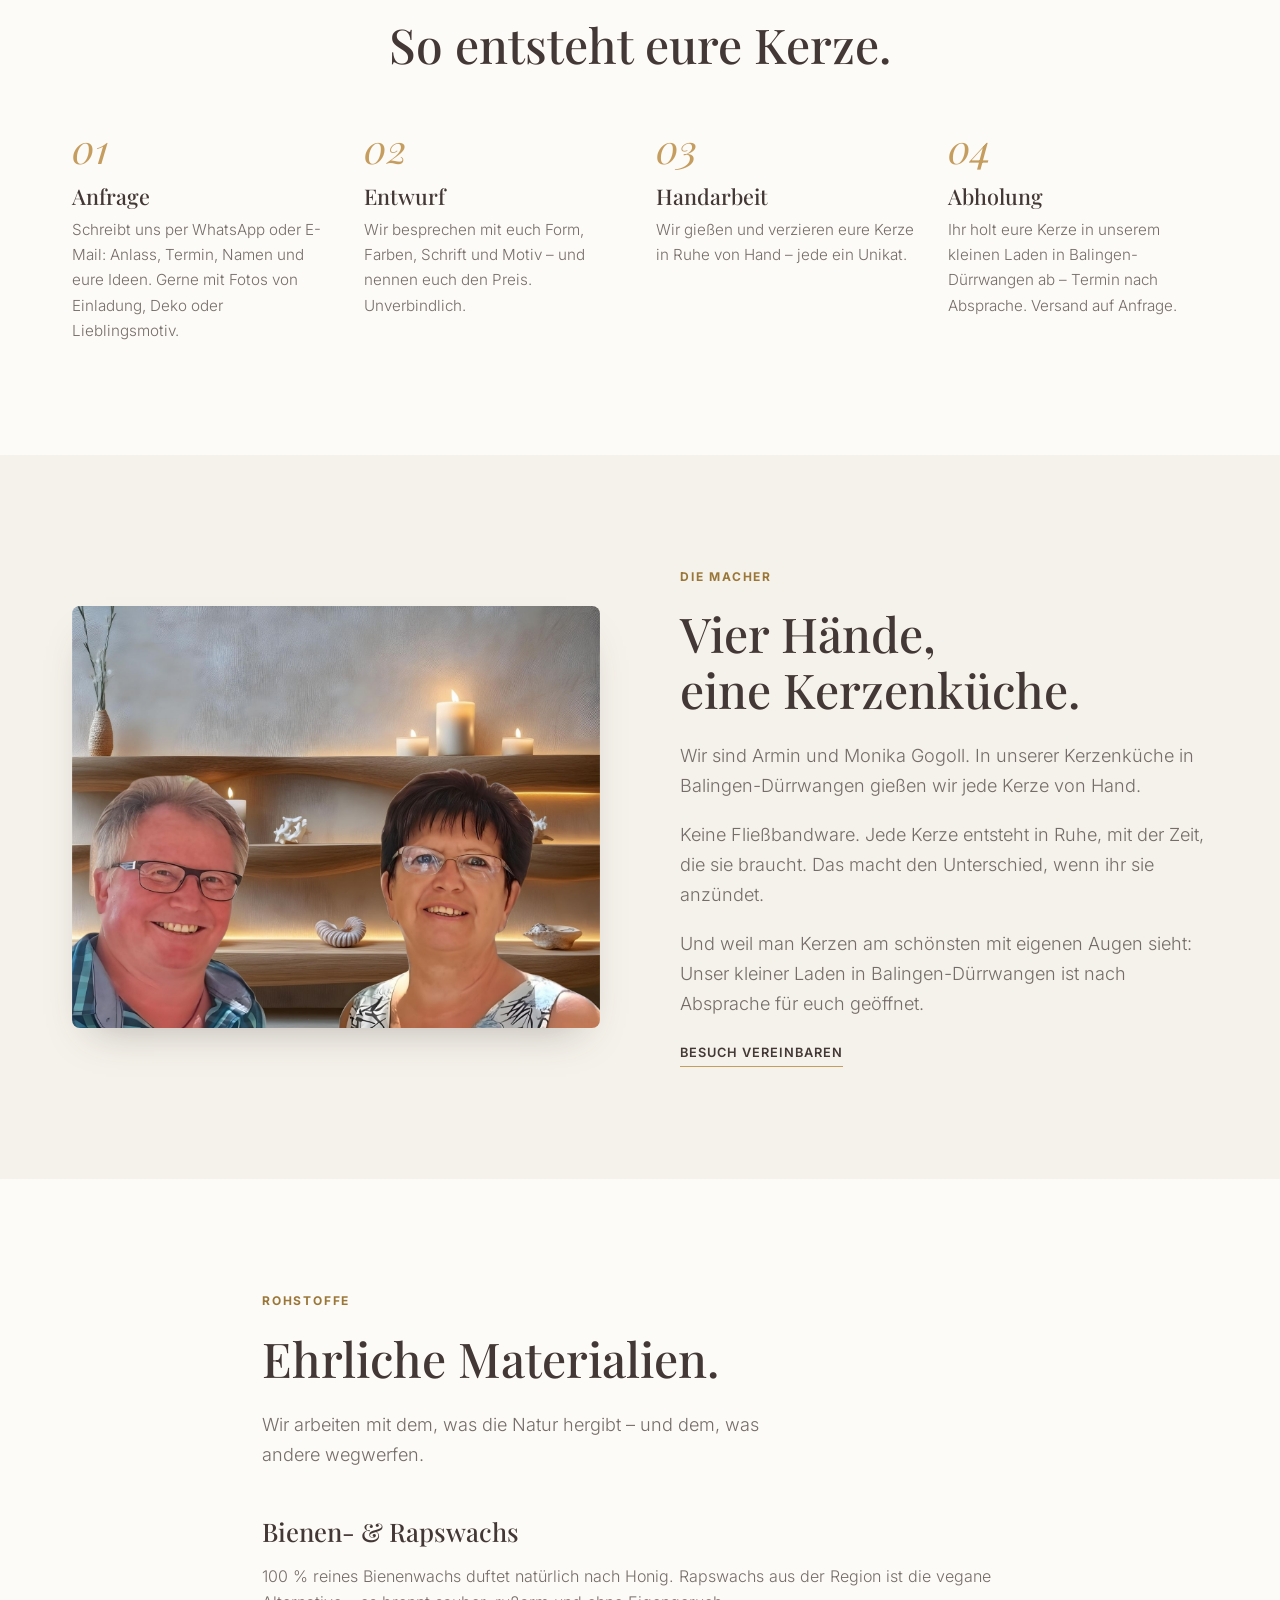
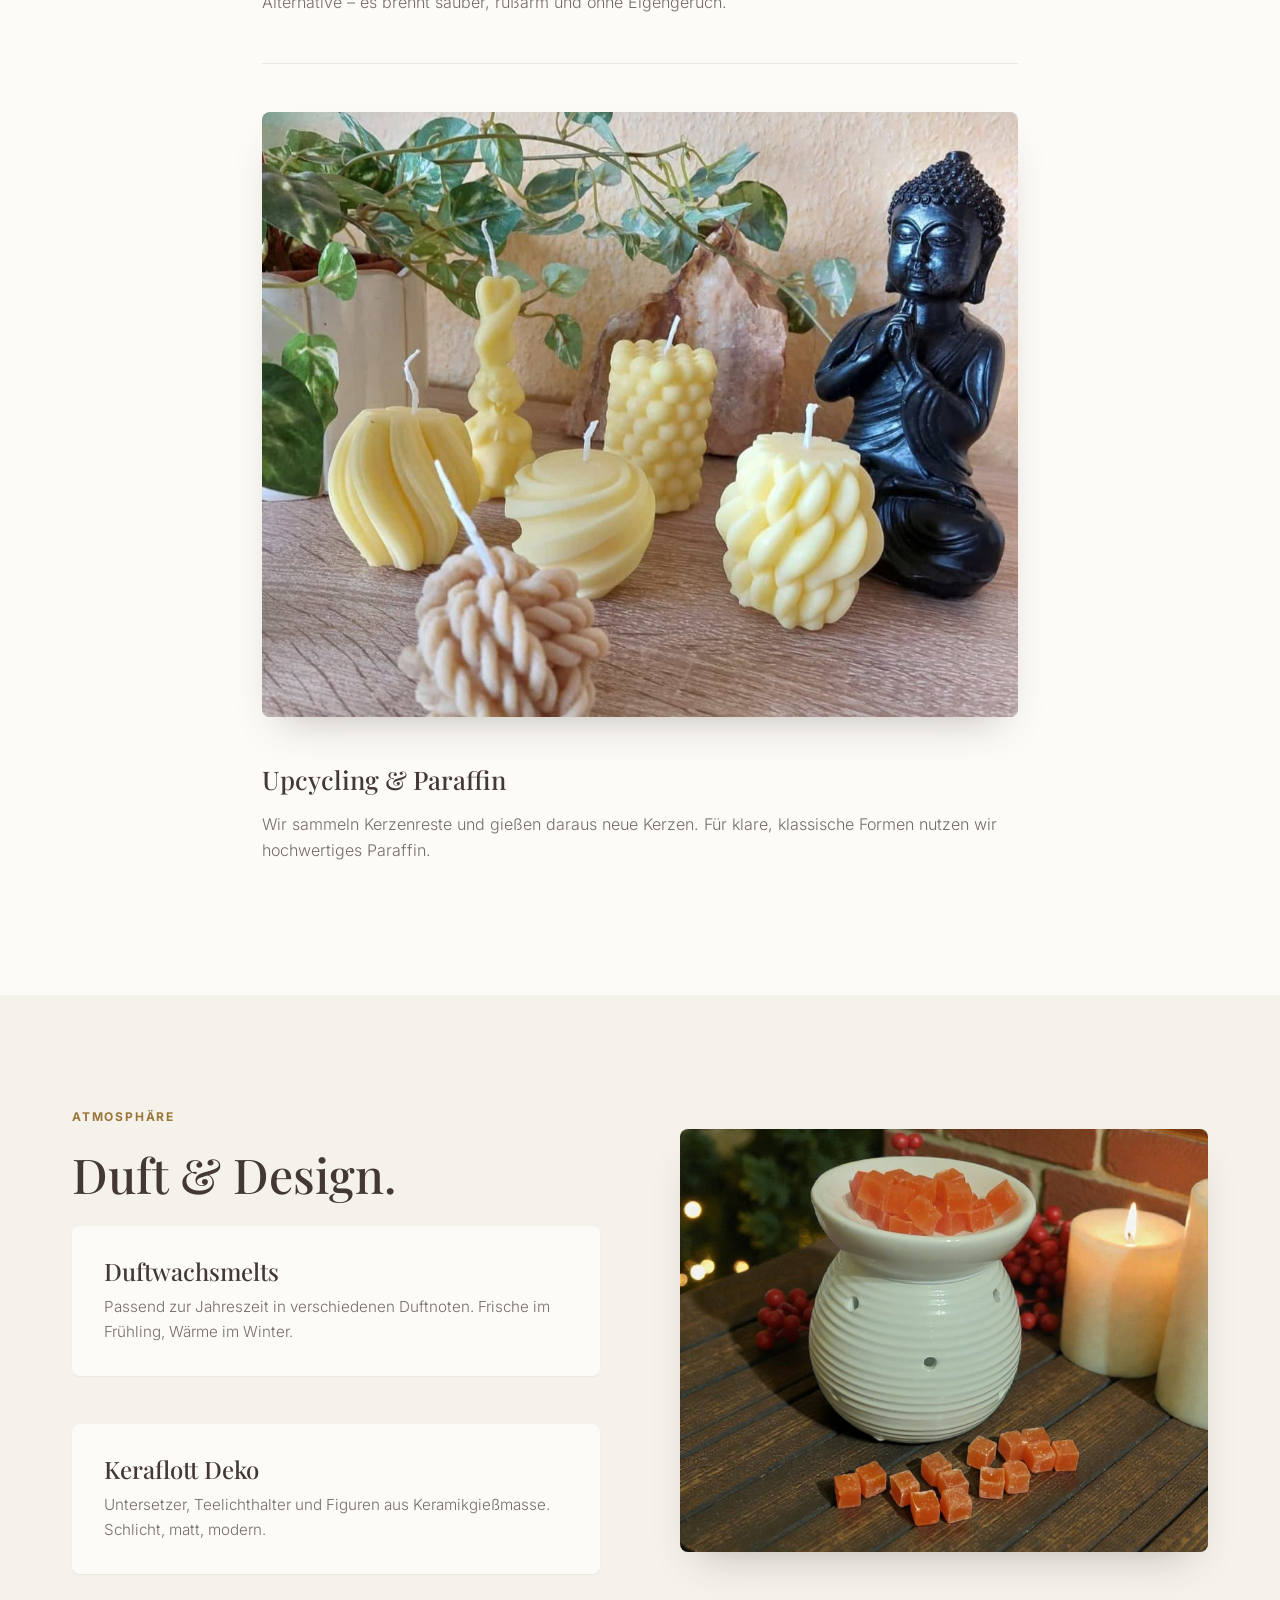
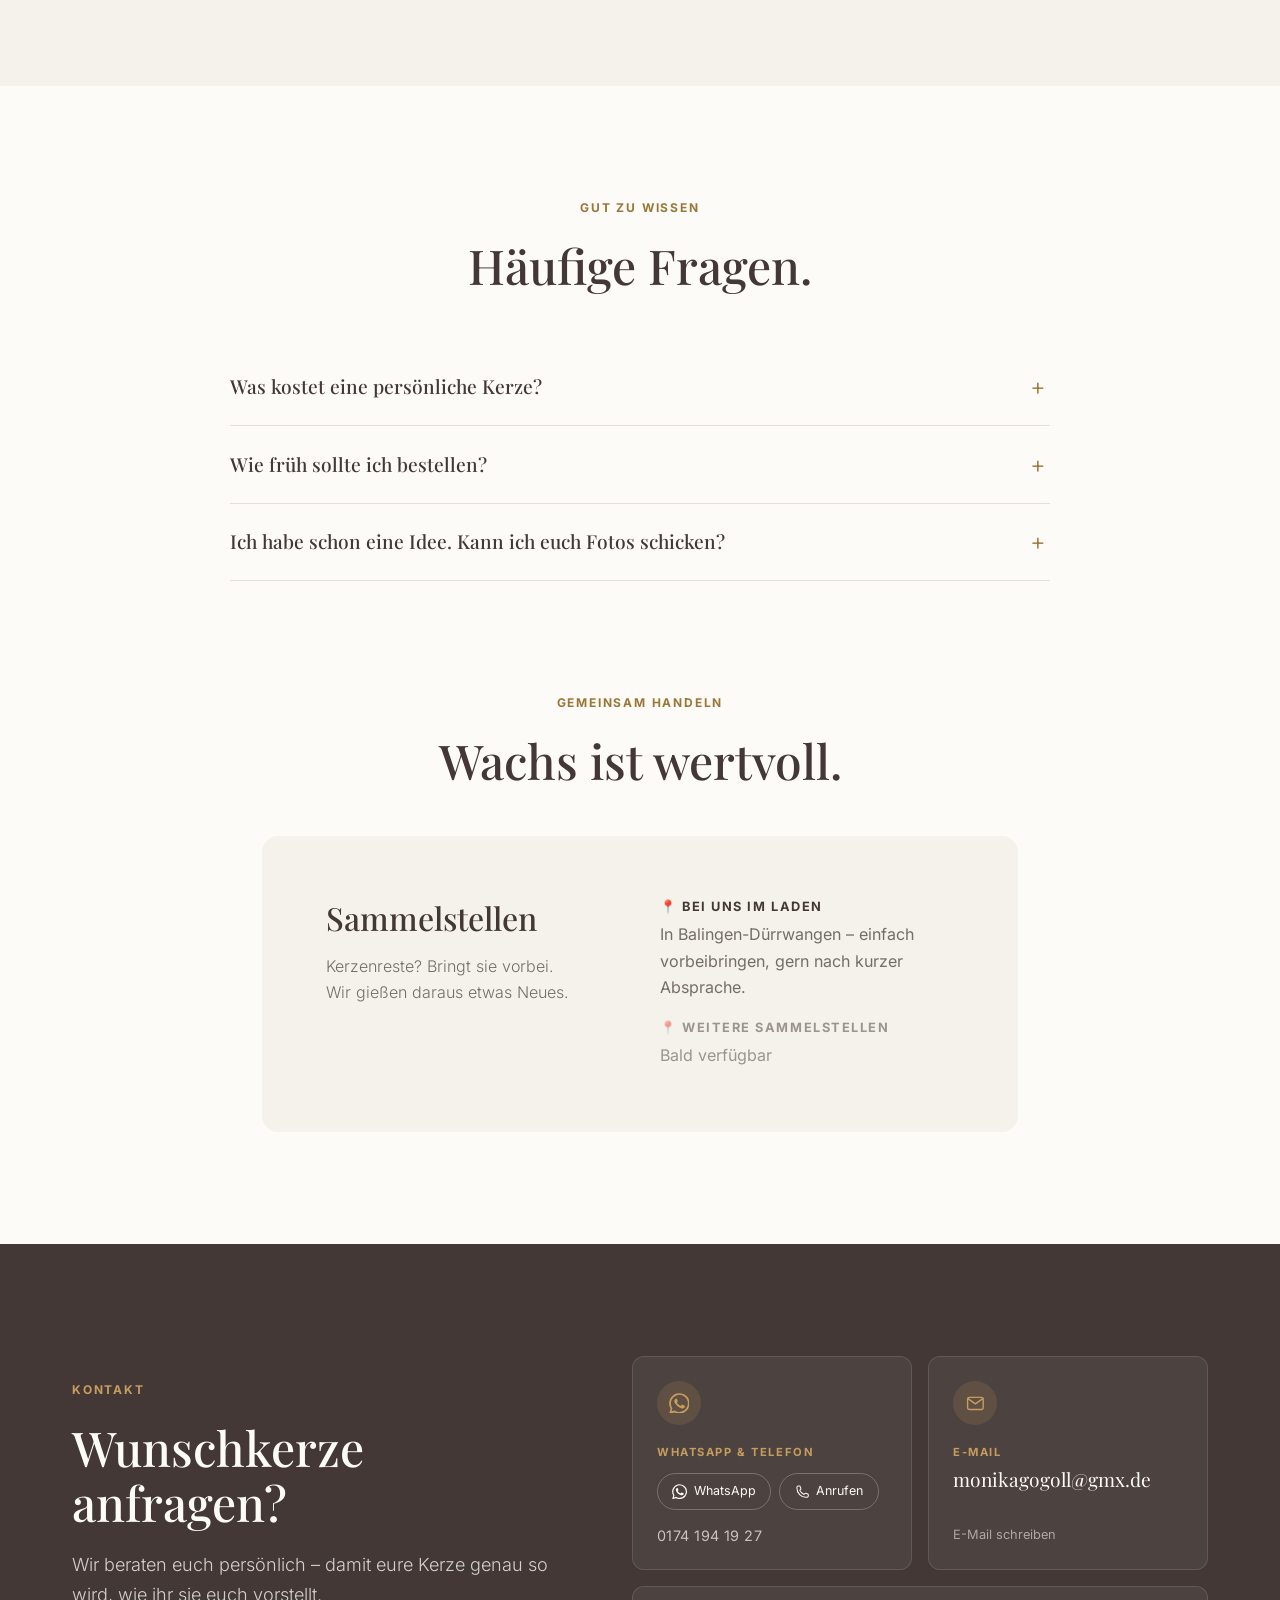
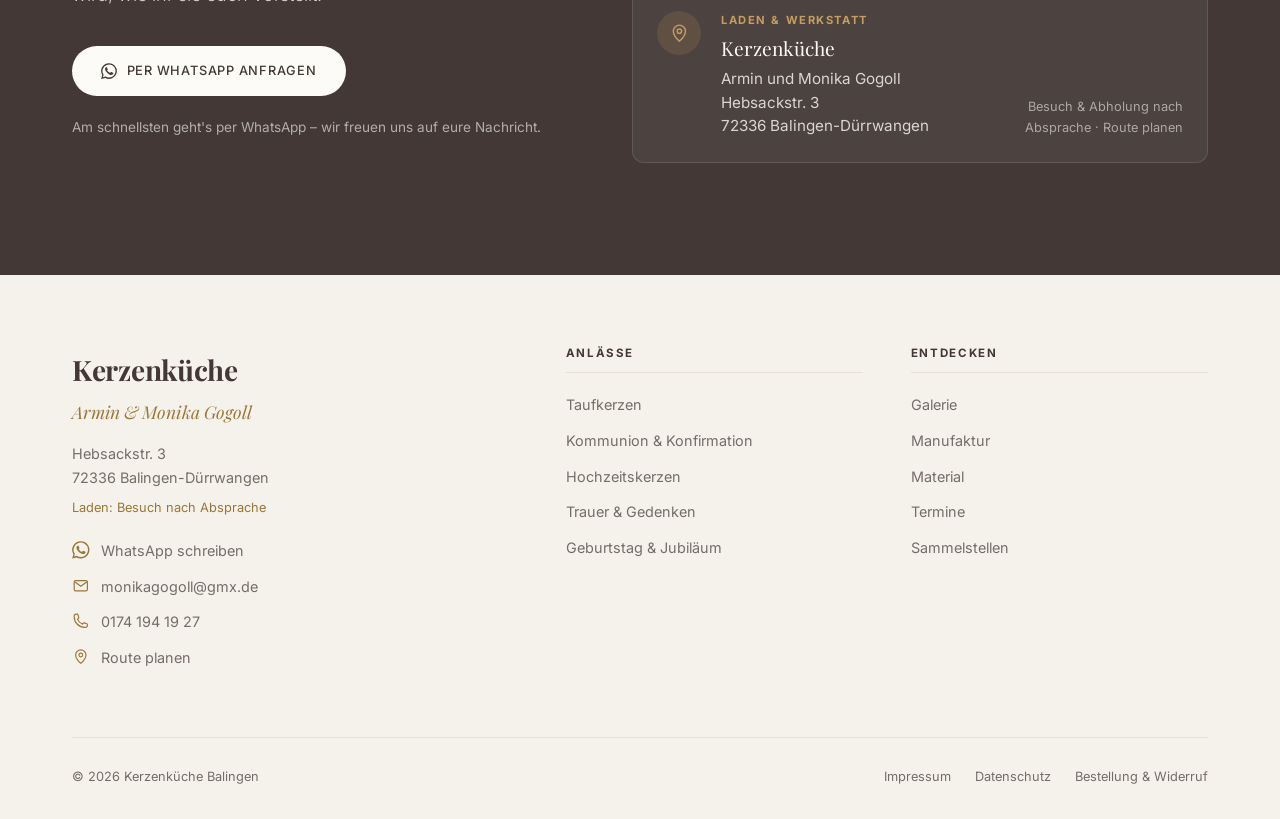
==== commit 13516c69: "Termine: "Hier trefft ihr uns" mit den nächsten Märkten - ALB-GOLD Adventsmarkt 7.–8.11.2026 (Trocht" ====
--- a/index.html
+++ b/index.html
@@ -20,7 +20,7 @@
     <link rel="icon" href="/favicon.svg" type="image/svg+xml">
     <link rel="preload" href="/fonts/playfair-display-latin-wght-normal.woff2" as="font" type="font/woff2" crossorigin>
     <link rel="preload" href="/fonts/inter-latin-wght-normal.woff2" as="font" type="font/woff2" crossorigin>
-    <link rel="stylesheet" href="/css/style.css?v=17">
+    <link rel="stylesheet" href="/css/style.css?v=20">
     <script>document.documentElement.classList.add('js');</script>
     <script type="application/ld+json">
 {
@@ -127,7 +127,7 @@
                     <li><a href="/galerie/">Galerie</a></li>
                     <li><a href="/#manufaktur">Manufaktur</a></li>
                     <li><a href="/#material">Material</a></li>
-                    <li><a href="/#sammelstellen">Sammelstellen</a></li>
+                    <li><a href="/#termine">Termine</a></li>
                 </ul>
 
                 <a href="#kontakt" class="nav-cta">Kontakt</a>
@@ -149,6 +149,7 @@
                     <li><a href="/galerie/">Galerie</a></li>
                     <li><a href="/#manufaktur">Manufaktur</a></li>
                     <li><a href="/#material">Material</a></li>
+                    <li><a href="/#termine">Termine</a></li>
                     <li><a href="/#sammelstellen">Sammelstellen</a></li>
                 </ul>
                 <a href="#kontakt" class="btn btn--primary">Kontakt &amp; Anfrage</a>
@@ -251,6 +252,50 @@
                 <ul class="places">
                     <li>Balingen</li><li>Albstadt</li><li>Hechingen</li><li>Geislingen</li><li>Rosenfeld</li>
                     <li>Meßstetten</li><li>Haigerloch</li><li>Dotternhausen</li><li>Rottweil</li><li>Zollernalbkreis</li>
+                </ul>
+            </div>
+        </section>
+
+        <section id="termine" class="section section--tight bg-paper termine-section">
+            <div class="container">
+                <div class="section-head reveal">
+                    <span class="eyebrow">Termine</span>
+                    <h2 class="title">Hier trefft ihr uns.</h2>
+                    <p class="muted text-light">Schaut an unserem Stand vorbei – dort könnt ihr unsere Kerzen in die Hand nehmen und eure Wunschkerze direkt mit uns besprechen.</p>
+                </div>
+                <ul class="termine reveal">
+                    <li class="termin" data-ende="2026-11-08">
+                        <div class="termin-datum"><span class="termin-tag">7.–8.</span><span class="termin-monat">Nov 2026</span></div>
+                        <div class="termin-info">
+                            <h3>ALB-GOLD Adventsmarkt</h3>
+                            <span class="termin-zeit">Sa &amp; So, 11–18 Uhr</span>
+                            <a href="https://www.google.com/maps/search/?api=1&query=ALB-GOLD%20Kundenzentrum%2C%20Klaus-Freidler-Stra%C3%9Fe%201%2C%2072818%20Trochtelfingen" target="_blank" rel="noopener" class="termin-ort"><svg viewBox="0 0 24 24" fill="none" stroke="currentColor" stroke-width="1.6" aria-hidden="true"><path stroke-linecap="round" stroke-linejoin="round" d="M12 21s-7-6.1-7-11.5a7 7 0 0114 0C19 14.9 12 21 12 21z"/><circle cx="12" cy="9.5" r="2.5"/></svg><span>ALB-GOLD Kundenzentrum, Klaus-Freidler-Straße 1, 72818 Trochtelfingen</span></a>
+                        </div>
+                    </li>
+                    <li class="termin" data-ende="2026-11-29">
+                        <div class="termin-datum"><span class="termin-tag">28.–29.</span><span class="termin-monat">Nov 2026</span></div>
+                        <div class="termin-info">
+                            <h3>Christkindlesmarkt Balingen</h3>
+                            <span class="termin-zeit">Sa &amp; So, 11–20 Uhr</span>
+                            <a href="https://www.google.com/maps/search/?api=1&query=Kirchplatz%2C%2072336%20Balingen" target="_blank" rel="noopener" class="termin-ort"><svg viewBox="0 0 24 24" fill="none" stroke="currentColor" stroke-width="1.6" aria-hidden="true"><path stroke-linecap="round" stroke-linejoin="round" d="M12 21s-7-6.1-7-11.5a7 7 0 0114 0C19 14.9 12 21 12 21z"/><circle cx="12" cy="9.5" r="2.5"/></svg><span>Kirchplatz, 72336 Balingen</span></a>
+                        </div>
+                    </li>
+                    <li class="termin">
+                        <div class="termin-datum"><span class="termin-tag">Termin</span><span class="termin-monat">folgt</span></div>
+                        <div class="termin-info">
+                            <h3>Nikolausmarkt Heselwangen</h3>
+                            <span class="termin-zeit">Der genaue Termin steht noch nicht fest.</span>
+                            <a href="https://www.google.com/maps/search/?api=1&query=Gemeindehaus%20Heselwangen%2C%20B%C3%BCrgermeister-Jetter-Stra%C3%9Fe%207%2C%2072336%20Balingen" target="_blank" rel="noopener" class="termin-ort"><svg viewBox="0 0 24 24" fill="none" stroke="currentColor" stroke-width="1.6" aria-hidden="true"><path stroke-linecap="round" stroke-linejoin="round" d="M12 21s-7-6.1-7-11.5a7 7 0 0114 0C19 14.9 12 21 12 21z"/><circle cx="12" cy="9.5" r="2.5"/></svg><span>Gemeindehaus Heselwangen, Bürgermeister-Jetter-Straße 7, 72336 Balingen</span></a>
+                        </div>
+                    </li>
+                    <li class="termin">
+                        <div class="termin-datum"><span class="termin-tag">Termin</span><span class="termin-monat">folgt</span></div>
+                        <div class="termin-info">
+                            <h3>Weihnachtsmarkt Frommern</h3>
+                            <span class="termin-zeit">Der genaue Termin steht noch nicht fest.</span>
+                            <a href="https://www.google.com/maps/search/?api=1&query=72336%20Balingen-Frommern" target="_blank" rel="noopener" class="termin-ort"><svg viewBox="0 0 24 24" fill="none" stroke="currentColor" stroke-width="1.6" aria-hidden="true"><path stroke-linecap="round" stroke-linejoin="round" d="M12 21s-7-6.1-7-11.5a7 7 0 0114 0C19 14.9 12 21 12 21z"/><circle cx="12" cy="9.5" r="2.5"/></svg><span>72336 Balingen-Frommern</span></a>
+                        </div>
+                    </li>
                 </ul>
             </div>
         </section>
@@ -476,6 +521,7 @@
                         <li><a href="/galerie/">Galerie</a></li>
                         <li><a href="/#manufaktur">Manufaktur</a></li>
                         <li><a href="/#material">Material</a></li>
+                        <li><a href="/#termine">Termine</a></li>
                         <li><a href="/#sammelstellen">Sammelstellen</a></li>
                     </ul>
                 </nav>
@@ -492,6 +538,6 @@
     </footer>
 
     <script src="/galerie/bilder.js?v=6"></script>
-    <script src="/js/main.js?v=11"></script>
+    <script src="/js/main.js?v=12"></script>
 </body>
 </html>
--- a/css/style.css
+++ b/css/style.css
@@ -290,6 +290,31 @@
     border: 1px solid var(--line); border-radius: 999px; padding: 0.35rem 0.9rem; background: var(--paper);
 }
 
+/* ---------- Termine ---------- */
+
+.termine { list-style: none; margin: 0 auto; padding: 0; display: grid; gap: 1rem; max-width: 980px; }
+@media (min-width: 768px) { .termine { grid-template-columns: 1fr 1fr; gap: 1.25rem; } }
+.termin {
+    display: flex; gap: 1.25rem; align-items: flex-start;
+    background: var(--sand); border-radius: 0.75rem; padding: 1.25rem;
+}
+.termin-datum {
+    flex: none; width: 5rem; padding: 0.7rem 0.4rem; text-align: center;
+    background: var(--primary); color: var(--paper); border-radius: 0.5rem;
+    font-variant-numeric: lining-nums;
+}
+.termin-tag { display: block; font-family: var(--serif); font-size: 1.3rem; line-height: 1.15; }
+.termin-monat { display: block; margin-top: 0.2rem; font-size: 0.7rem; font-weight: 600; letter-spacing: 0.1em; text-transform: uppercase; color: var(--accent); }
+.termine > li { min-width: 0; }
+.termin-info { flex: 1; min-width: 0; overflow-wrap: anywhere; }
+.termin-info h3 { font-size: 1.25rem; margin: 0.1rem 0 0.3rem; }
+.termin-zeit { display: block; font-size: 0.9rem; color: var(--primary); margin-bottom: 0.5rem; }
+.termin-ort { display: inline-flex; gap: 0.45rem; align-items: flex-start; font-size: 0.85rem; color: var(--muted); text-decoration: none; }
+.termin-ort svg { width: 1rem; height: 1rem; flex: none; margin-top: 0.15rem; color: var(--accent-dark); }
+.termin-ort:hover { color: var(--primary); }
+.termin:not([data-ende]) .termin-datum { background: var(--line); color: var(--muted); }
+.termin:not([data-ende]) .termin-tag { font-size: 1rem; }
+
 /* ---------- Ablauf ---------- */
 
 .steps { display: grid; gap: 2rem; counter-reset: step; list-style: none; margin: 0; padding: 0; }
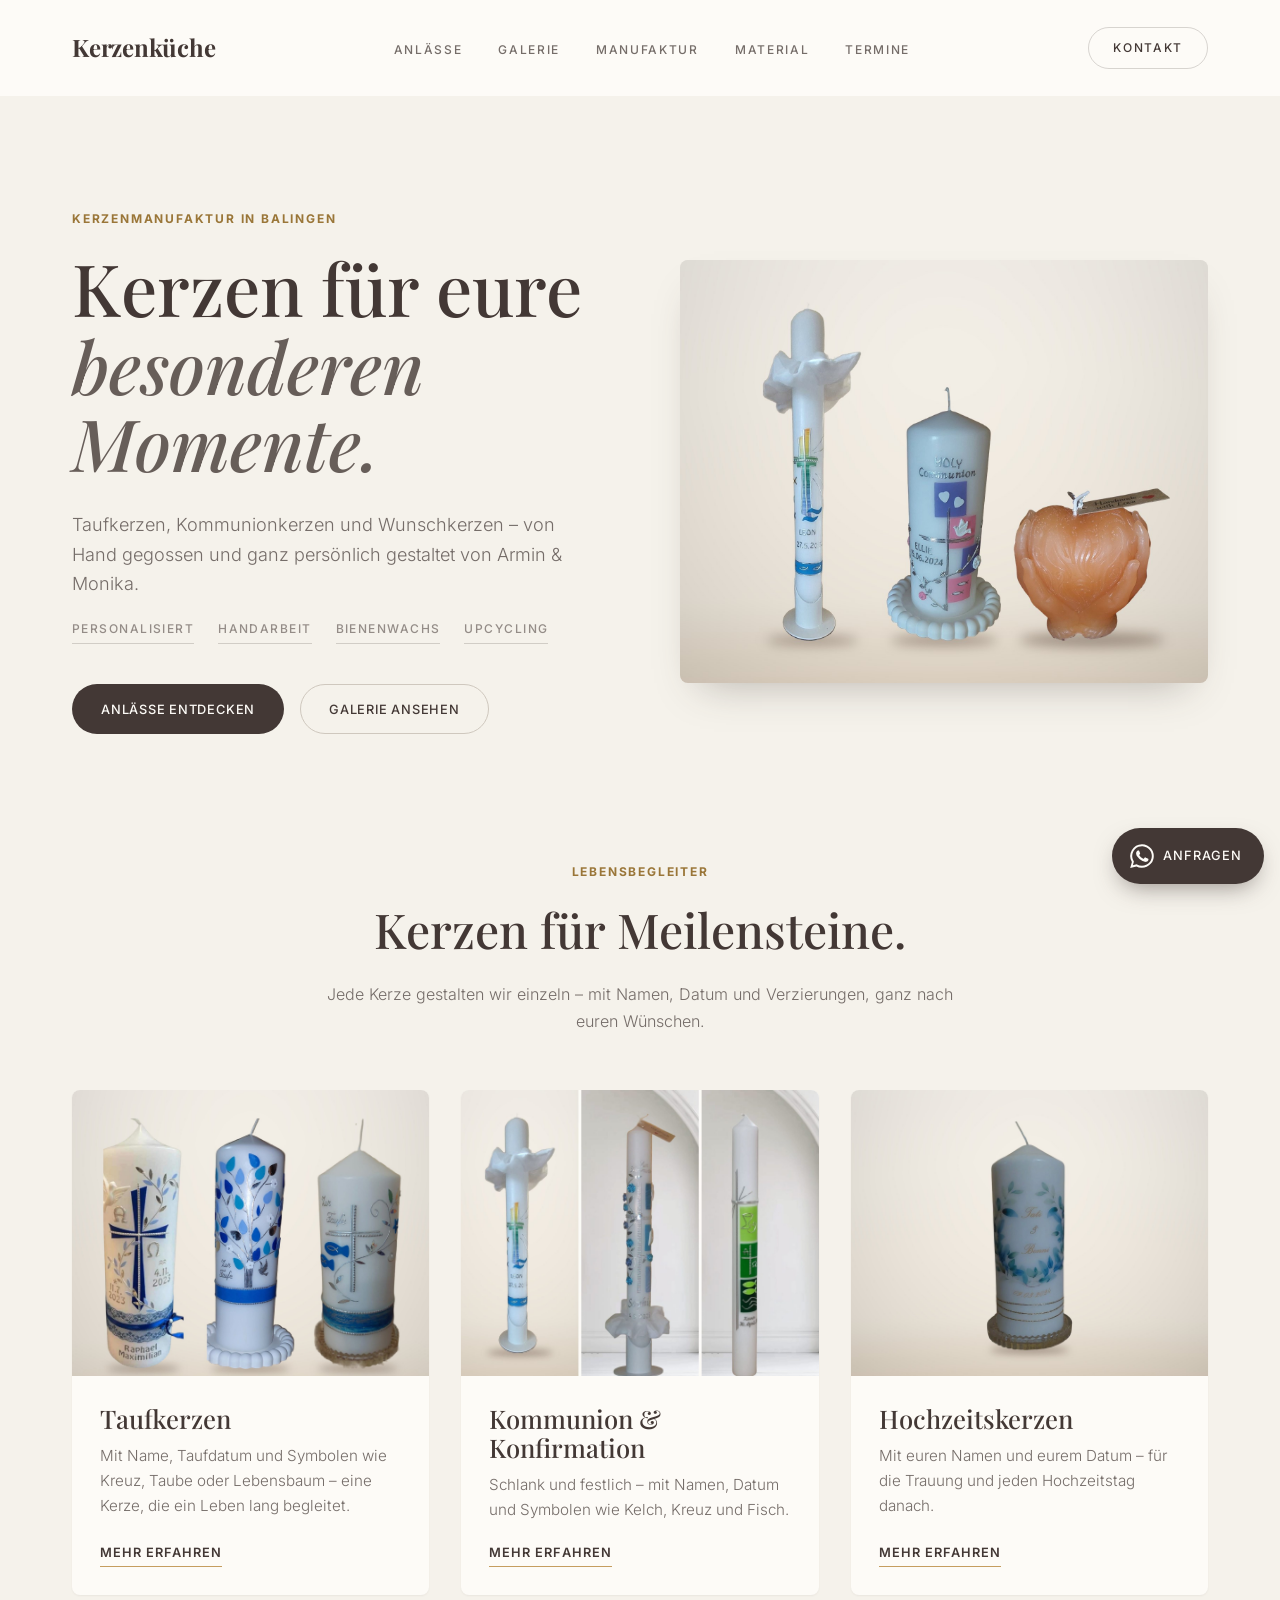
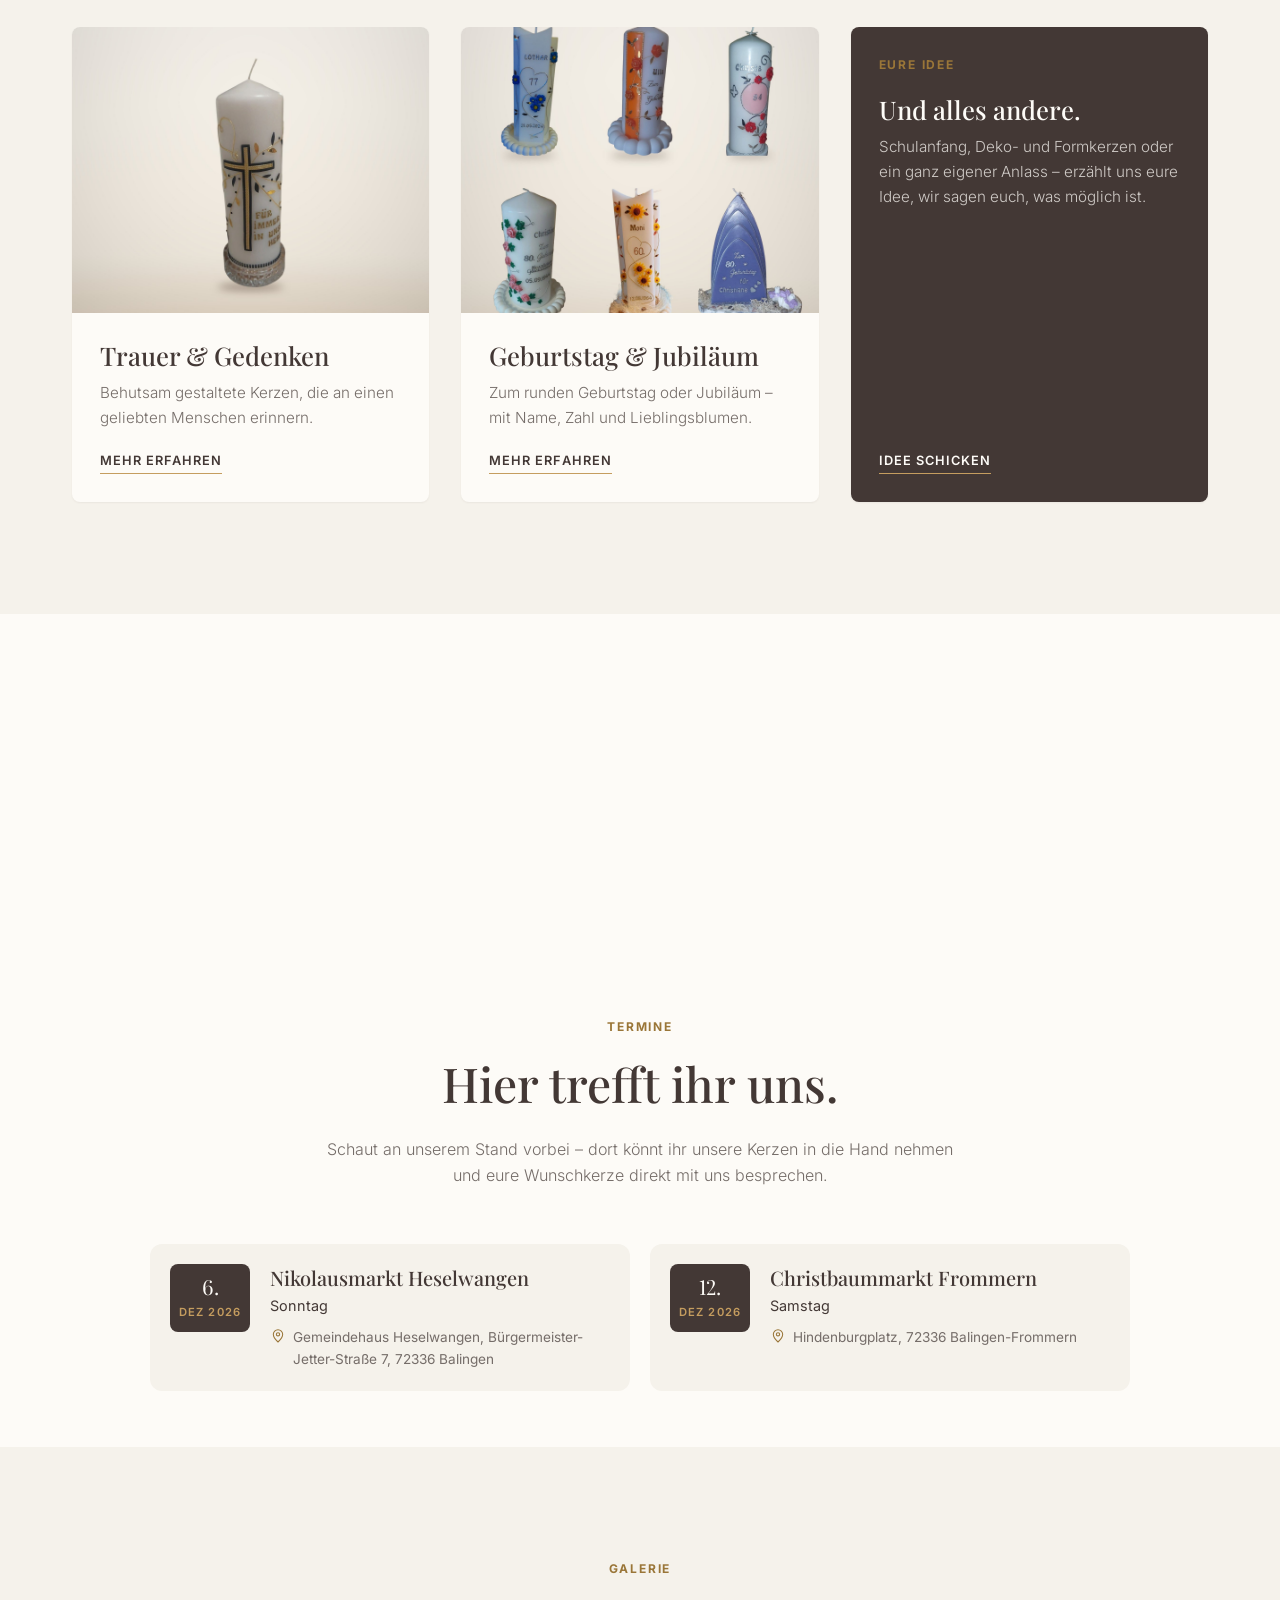
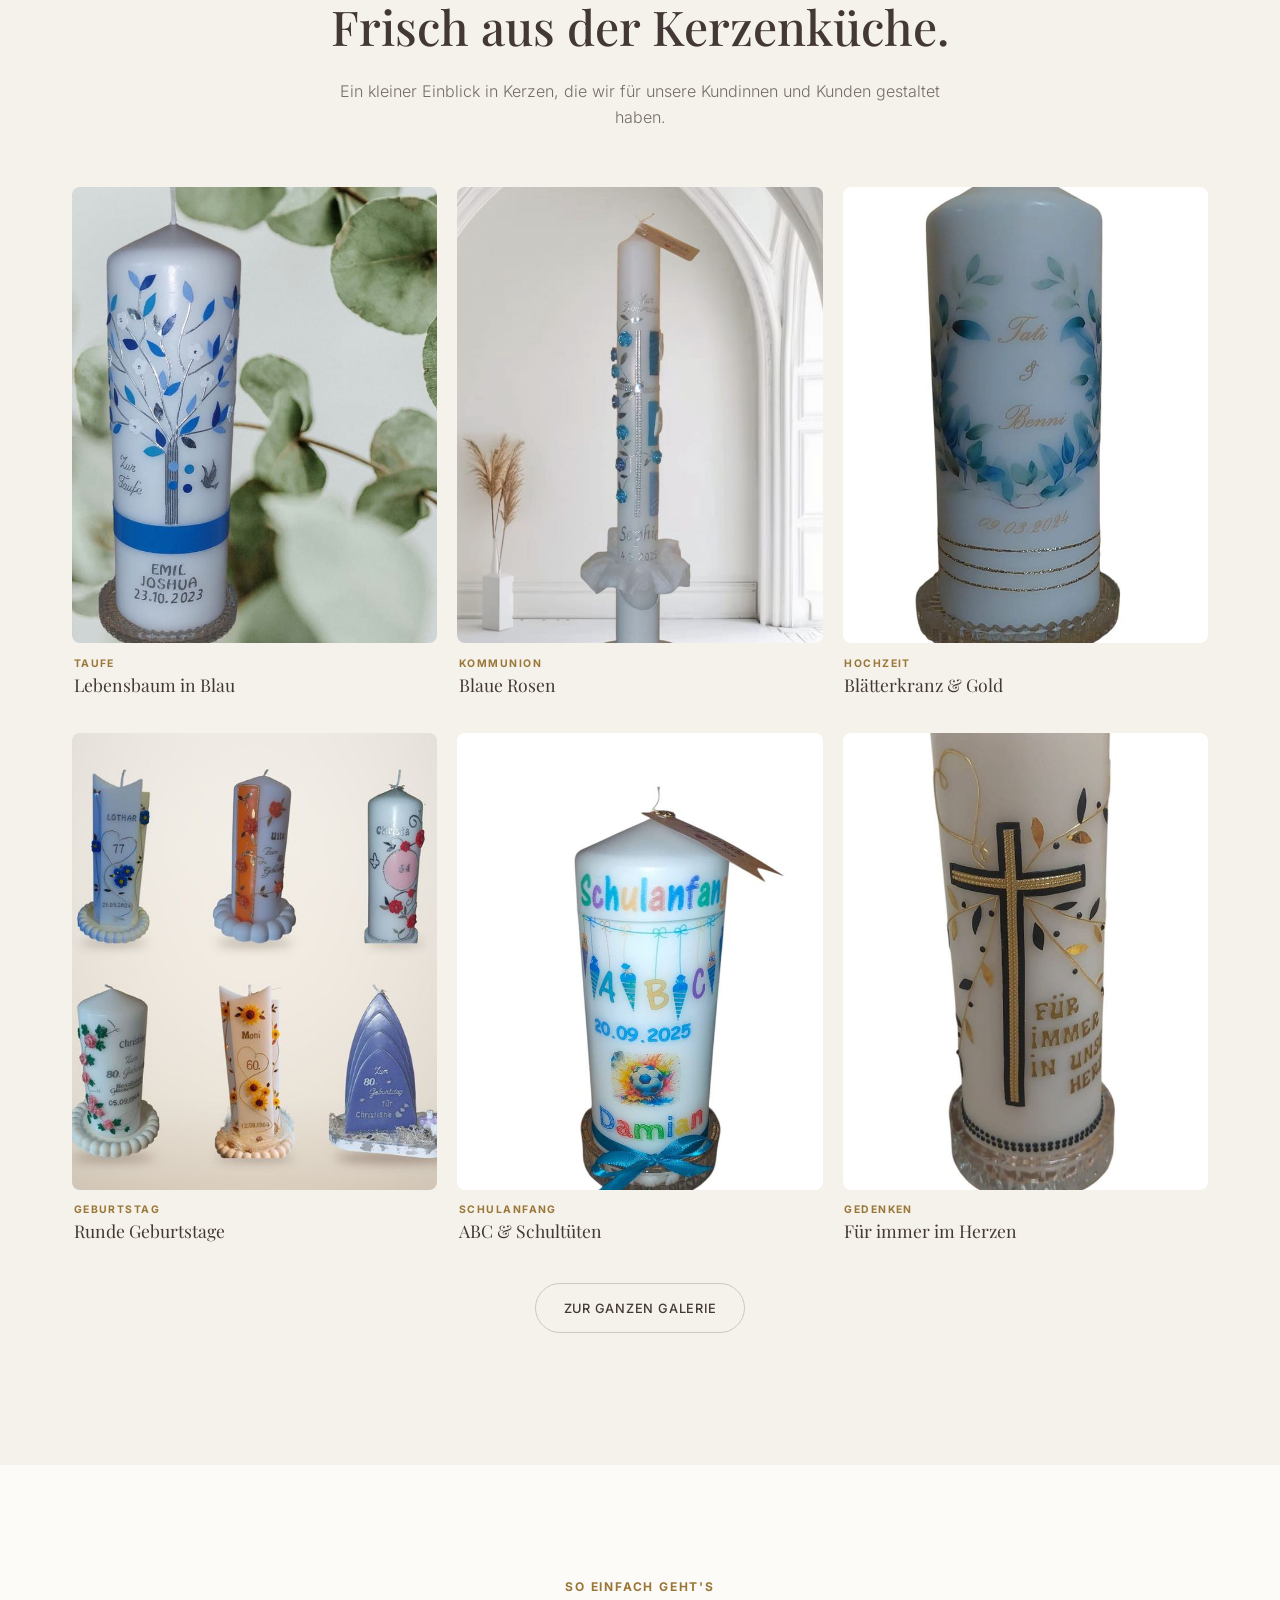
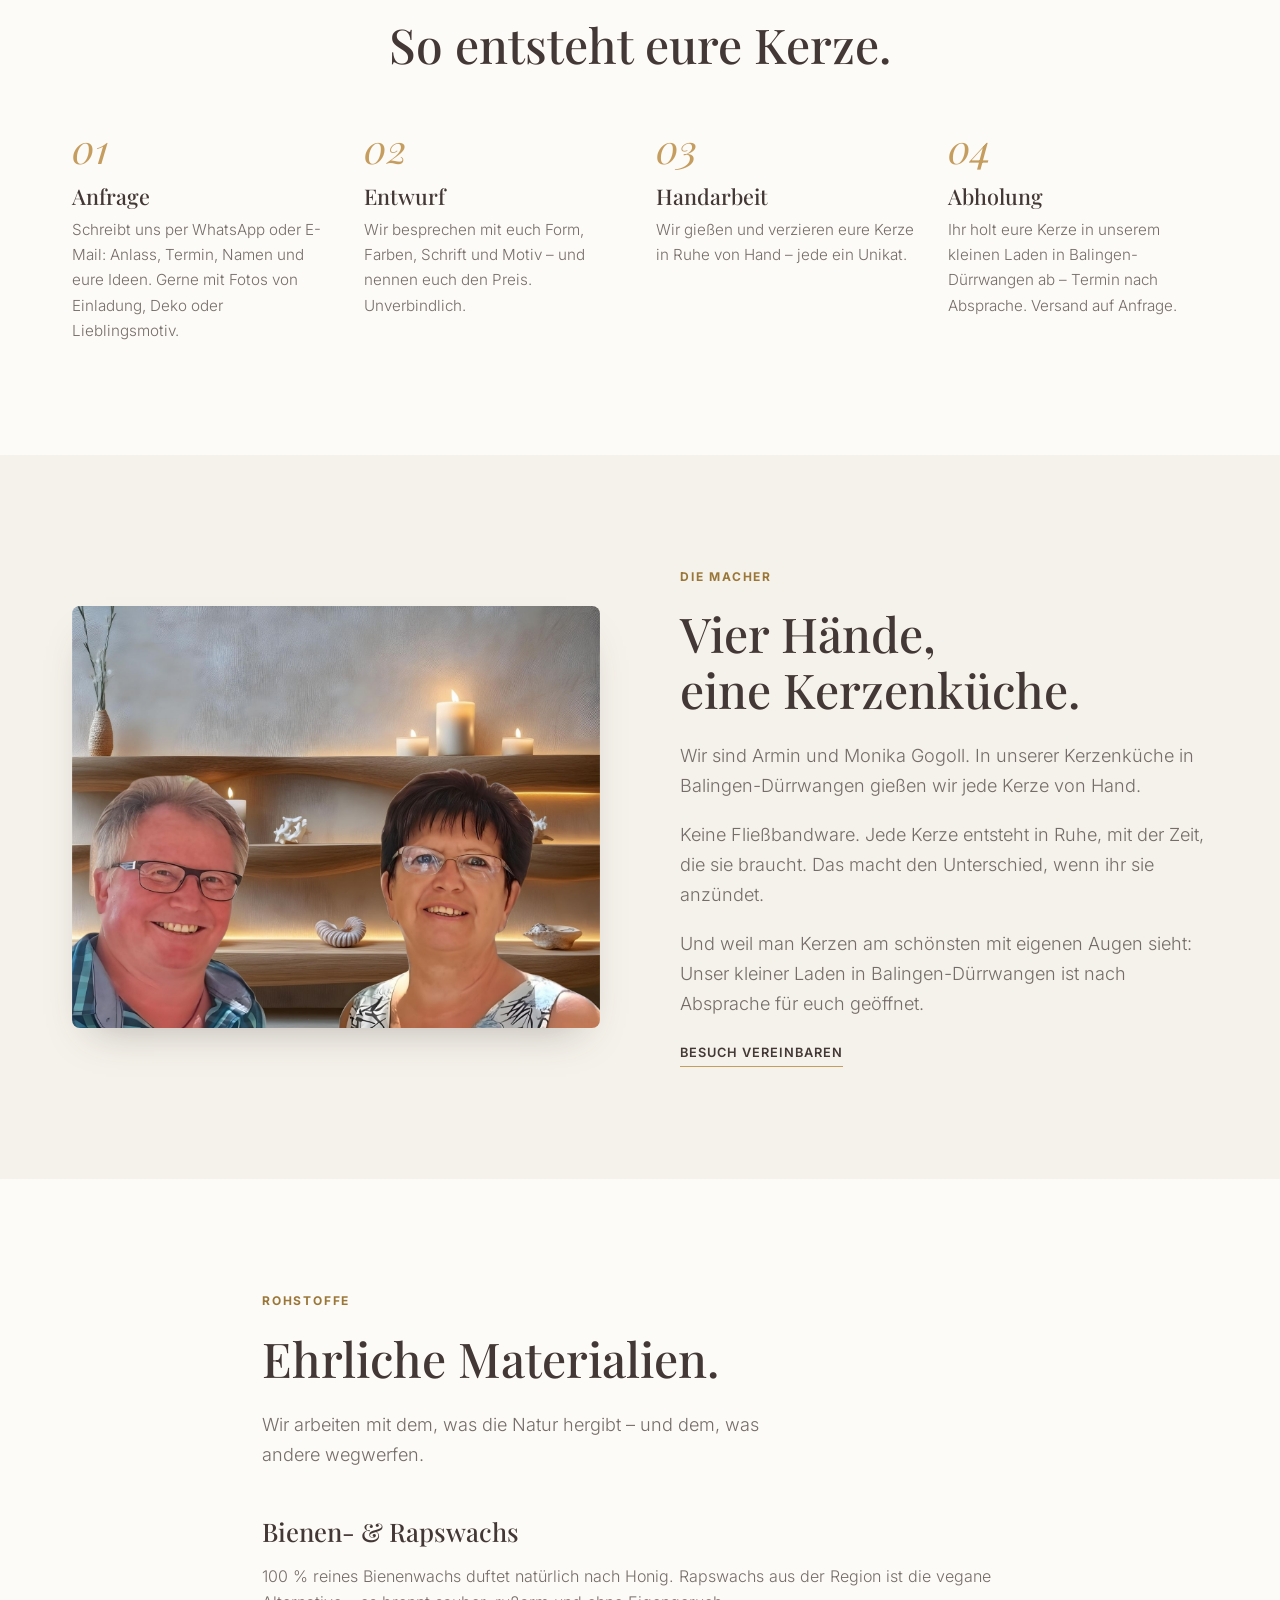
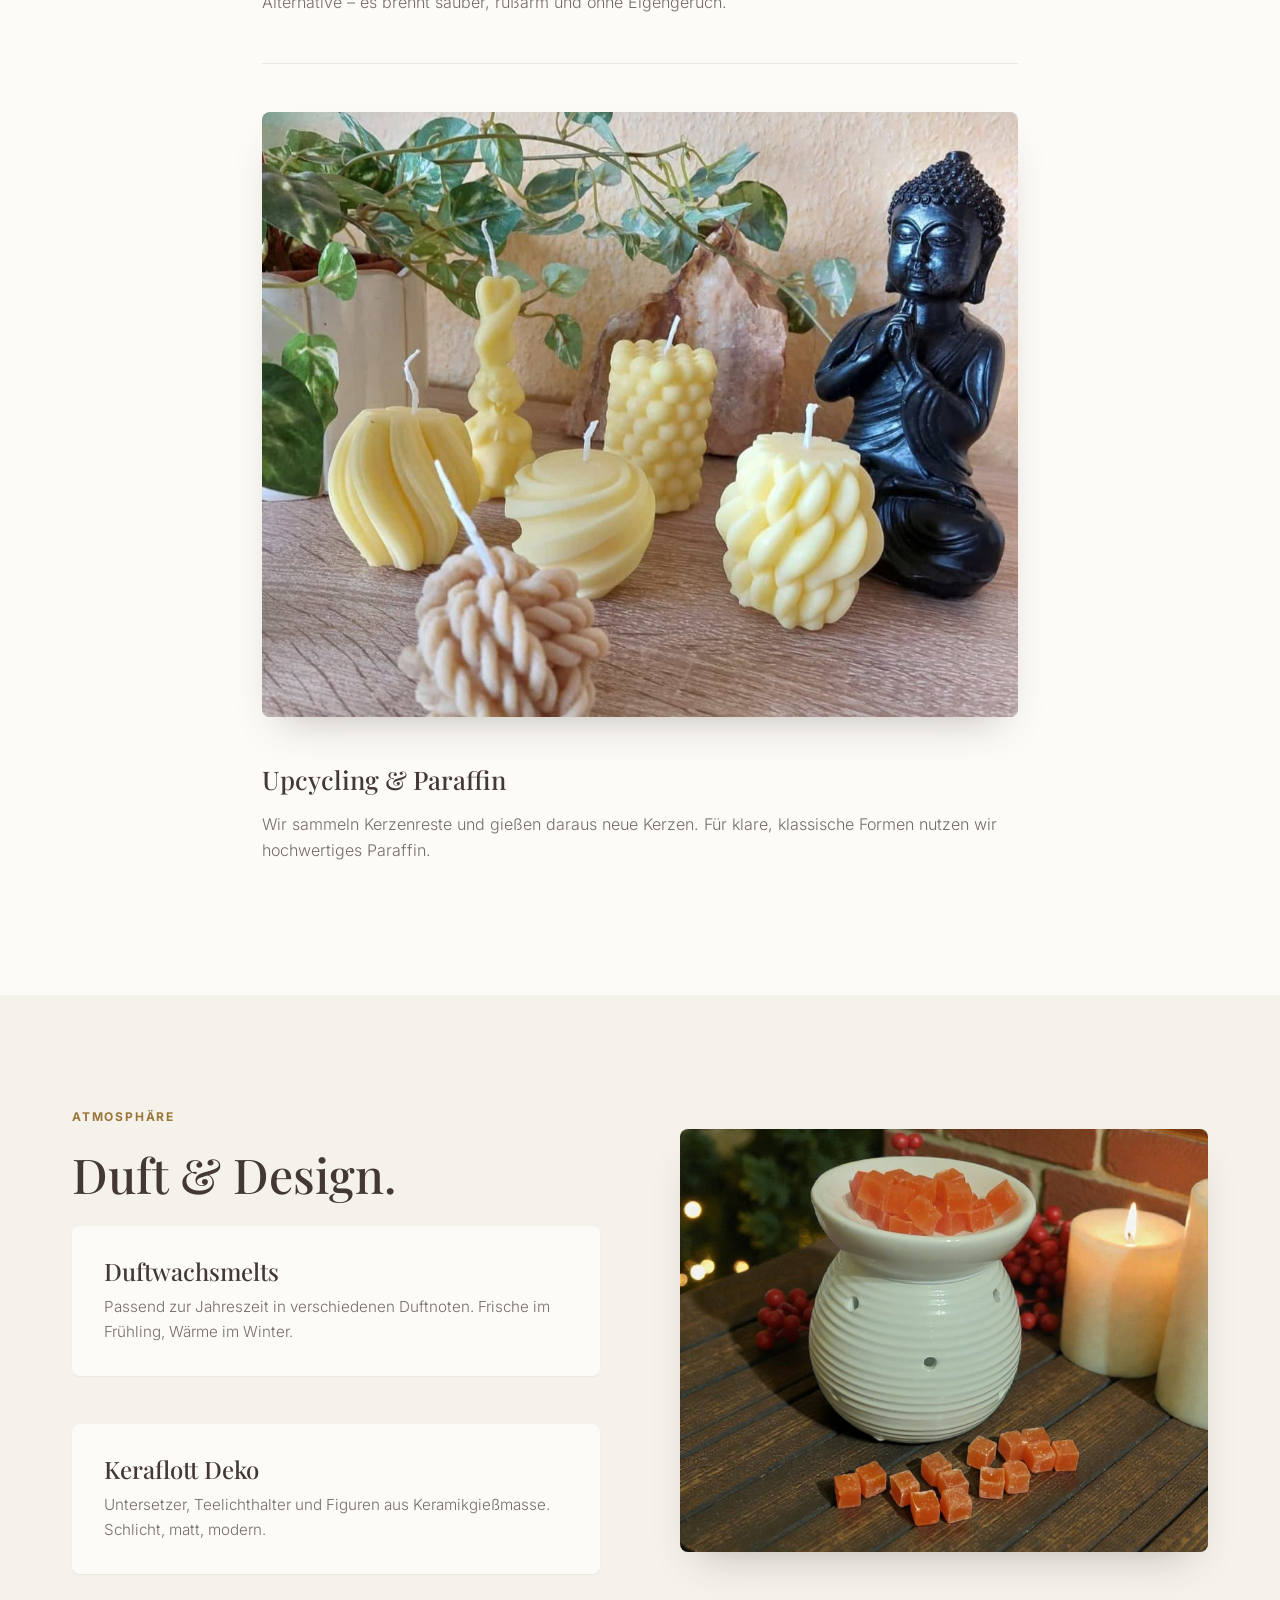
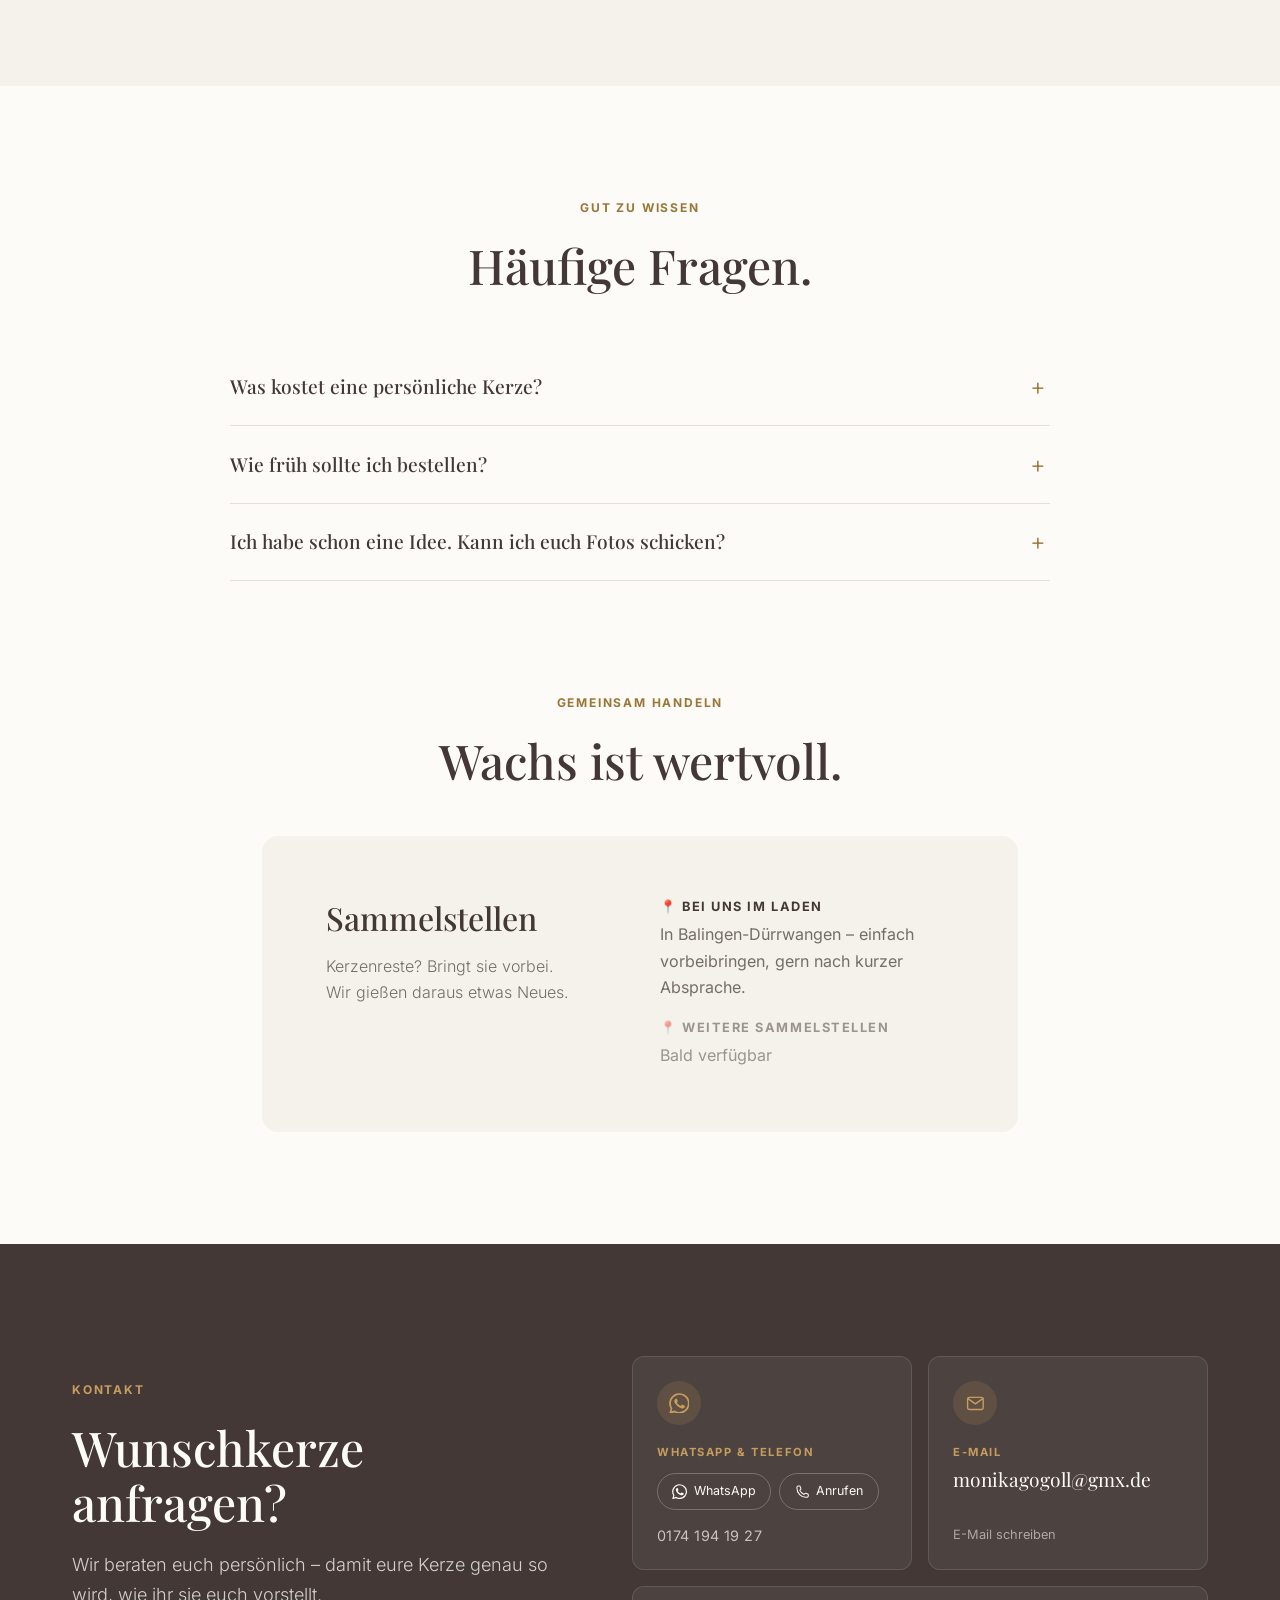
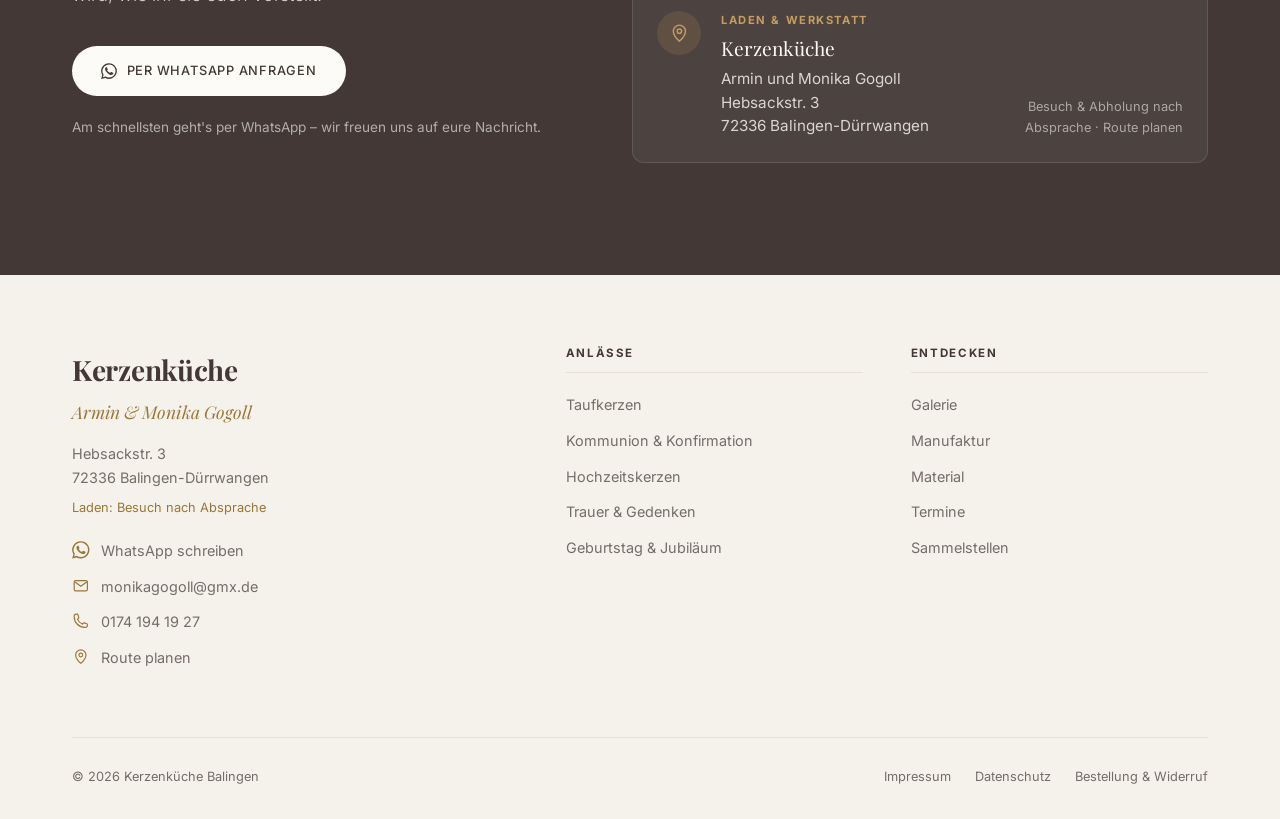
==== commit 7b849fd7: "Termine: Nikolausmarkt Heselwangen 6.12. und Christbaummarkt Frommern 12.12. Ohne Uhrzeit wird der W" ====
--- a/index.html
+++ b/index.html
@@ -280,20 +280,20 @@
                             <a href="https://www.google.com/maps/search/?api=1&query=Kirchplatz%2C%2072336%20Balingen" target="_blank" rel="noopener" class="termin-ort"><svg viewBox="0 0 24 24" fill="none" stroke="currentColor" stroke-width="1.6" aria-hidden="true"><path stroke-linecap="round" stroke-linejoin="round" d="M12 21s-7-6.1-7-11.5a7 7 0 0114 0C19 14.9 12 21 12 21z"/><circle cx="12" cy="9.5" r="2.5"/></svg><span>Kirchplatz, 72336 Balingen</span></a>
                         </div>
                     </li>
-                    <li class="termin">
-                        <div class="termin-datum"><span class="termin-tag">Termin</span><span class="termin-monat">folgt</span></div>
+                    <li class="termin" data-ende="2026-12-06">
+                        <div class="termin-datum"><span class="termin-tag">6.</span><span class="termin-monat">Dez 2026</span></div>
                         <div class="termin-info">
                             <h3>Nikolausmarkt Heselwangen</h3>
-                            <span class="termin-zeit">Der genaue Termin steht noch nicht fest.</span>
+                            <span class="termin-zeit">Sonntag</span>
                             <a href="https://www.google.com/maps/search/?api=1&query=Gemeindehaus%20Heselwangen%2C%20B%C3%BCrgermeister-Jetter-Stra%C3%9Fe%207%2C%2072336%20Balingen" target="_blank" rel="noopener" class="termin-ort"><svg viewBox="0 0 24 24" fill="none" stroke="currentColor" stroke-width="1.6" aria-hidden="true"><path stroke-linecap="round" stroke-linejoin="round" d="M12 21s-7-6.1-7-11.5a7 7 0 0114 0C19 14.9 12 21 12 21z"/><circle cx="12" cy="9.5" r="2.5"/></svg><span>Gemeindehaus Heselwangen, Bürgermeister-Jetter-Straße 7, 72336 Balingen</span></a>
                         </div>
                     </li>
-                    <li class="termin">
-                        <div class="termin-datum"><span class="termin-tag">Termin</span><span class="termin-monat">folgt</span></div>
+                    <li class="termin" data-ende="2026-12-12">
+                        <div class="termin-datum"><span class="termin-tag">12.</span><span class="termin-monat">Dez 2026</span></div>
                         <div class="termin-info">
-                            <h3>Weihnachtsmarkt Frommern</h3>
-                            <span class="termin-zeit">Der genaue Termin steht noch nicht fest.</span>
-                            <a href="https://www.google.com/maps/search/?api=1&query=72336%20Balingen-Frommern" target="_blank" rel="noopener" class="termin-ort"><svg viewBox="0 0 24 24" fill="none" stroke="currentColor" stroke-width="1.6" aria-hidden="true"><path stroke-linecap="round" stroke-linejoin="round" d="M12 21s-7-6.1-7-11.5a7 7 0 0114 0C19 14.9 12 21 12 21z"/><circle cx="12" cy="9.5" r="2.5"/></svg><span>72336 Balingen-Frommern</span></a>
+                            <h3>Christbaummarkt Frommern</h3>
+                            <span class="termin-zeit">Samstag</span>
+                            <a href="https://www.google.com/maps/search/?api=1&query=Hindenburgplatz%2C%2072336%20Balingen-Frommern" target="_blank" rel="noopener" class="termin-ort"><svg viewBox="0 0 24 24" fill="none" stroke="currentColor" stroke-width="1.6" aria-hidden="true"><path stroke-linecap="round" stroke-linejoin="round" d="M12 21s-7-6.1-7-11.5a7 7 0 0114 0C19 14.9 12 21 12 21z"/><circle cx="12" cy="9.5" r="2.5"/></svg><span>Hindenburgplatz, 72336 Balingen-Frommern</span></a>
                         </div>
                     </li>
                 </ul>
